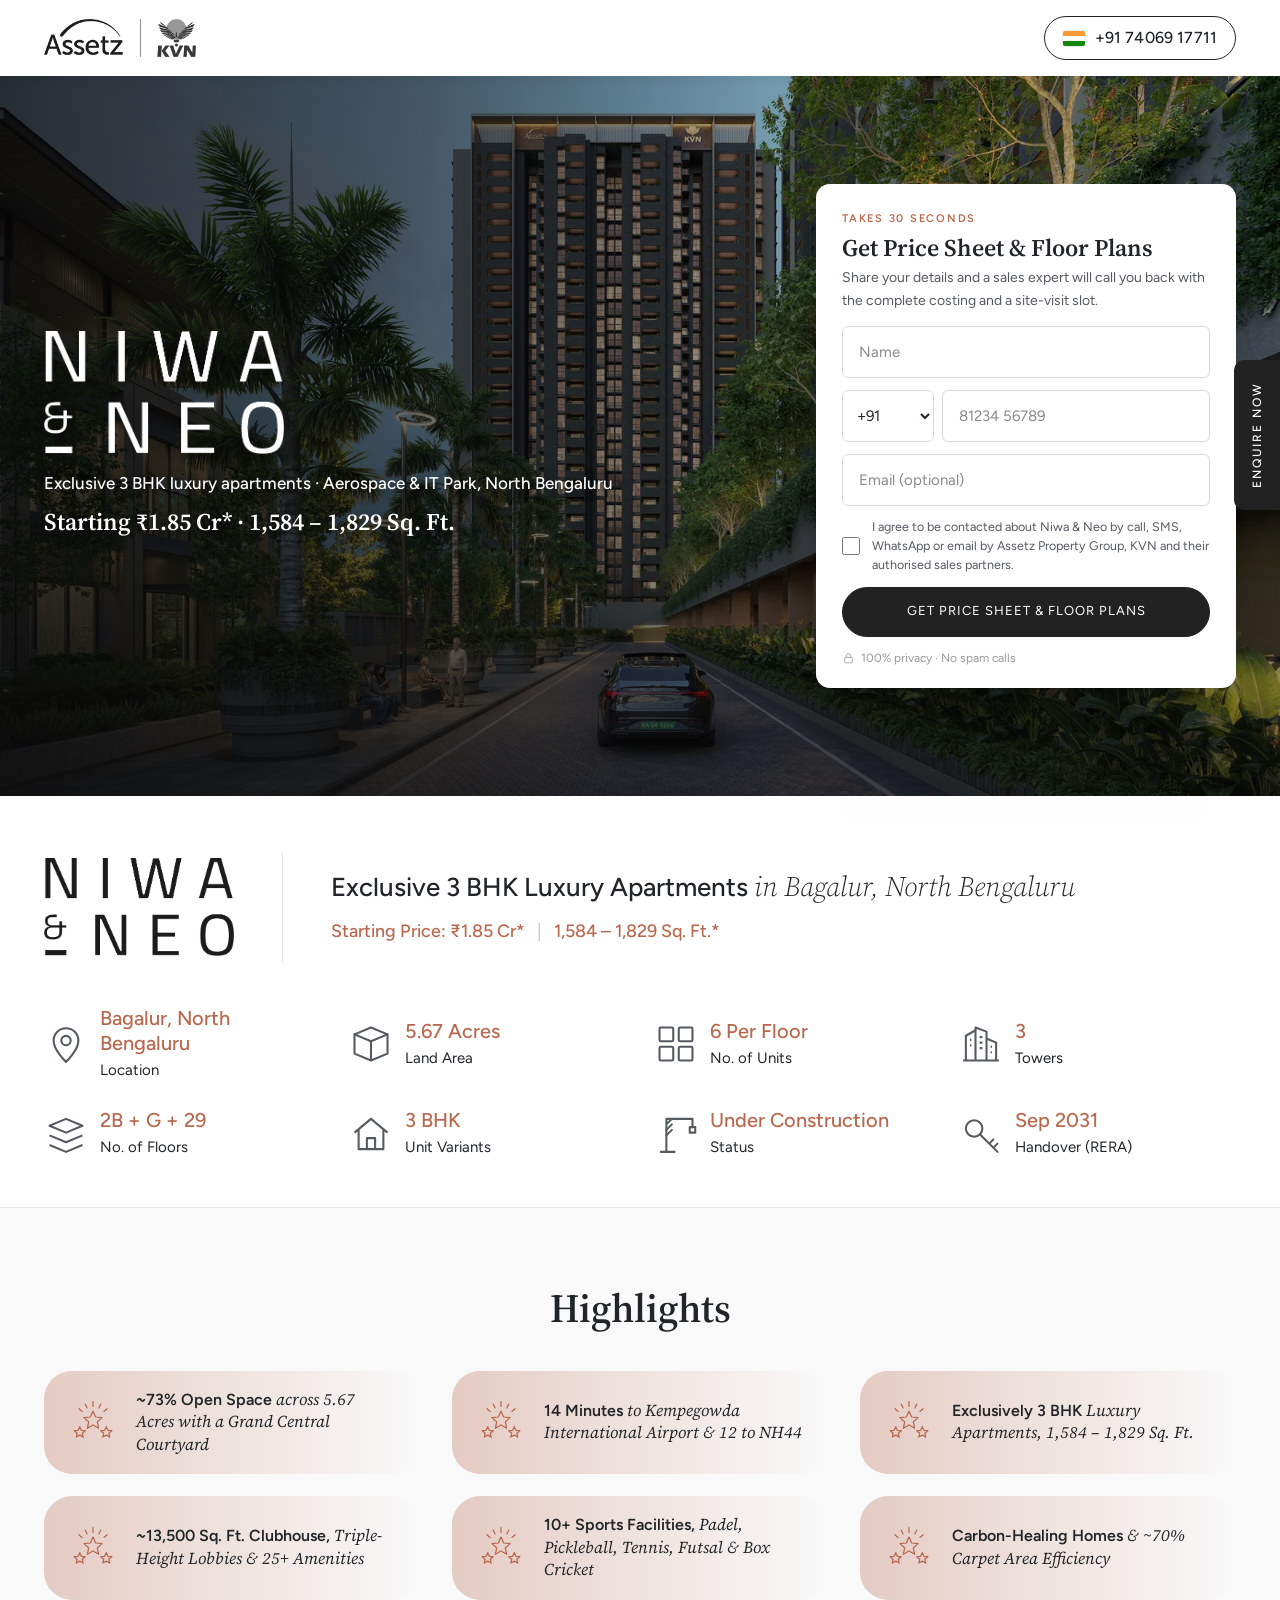
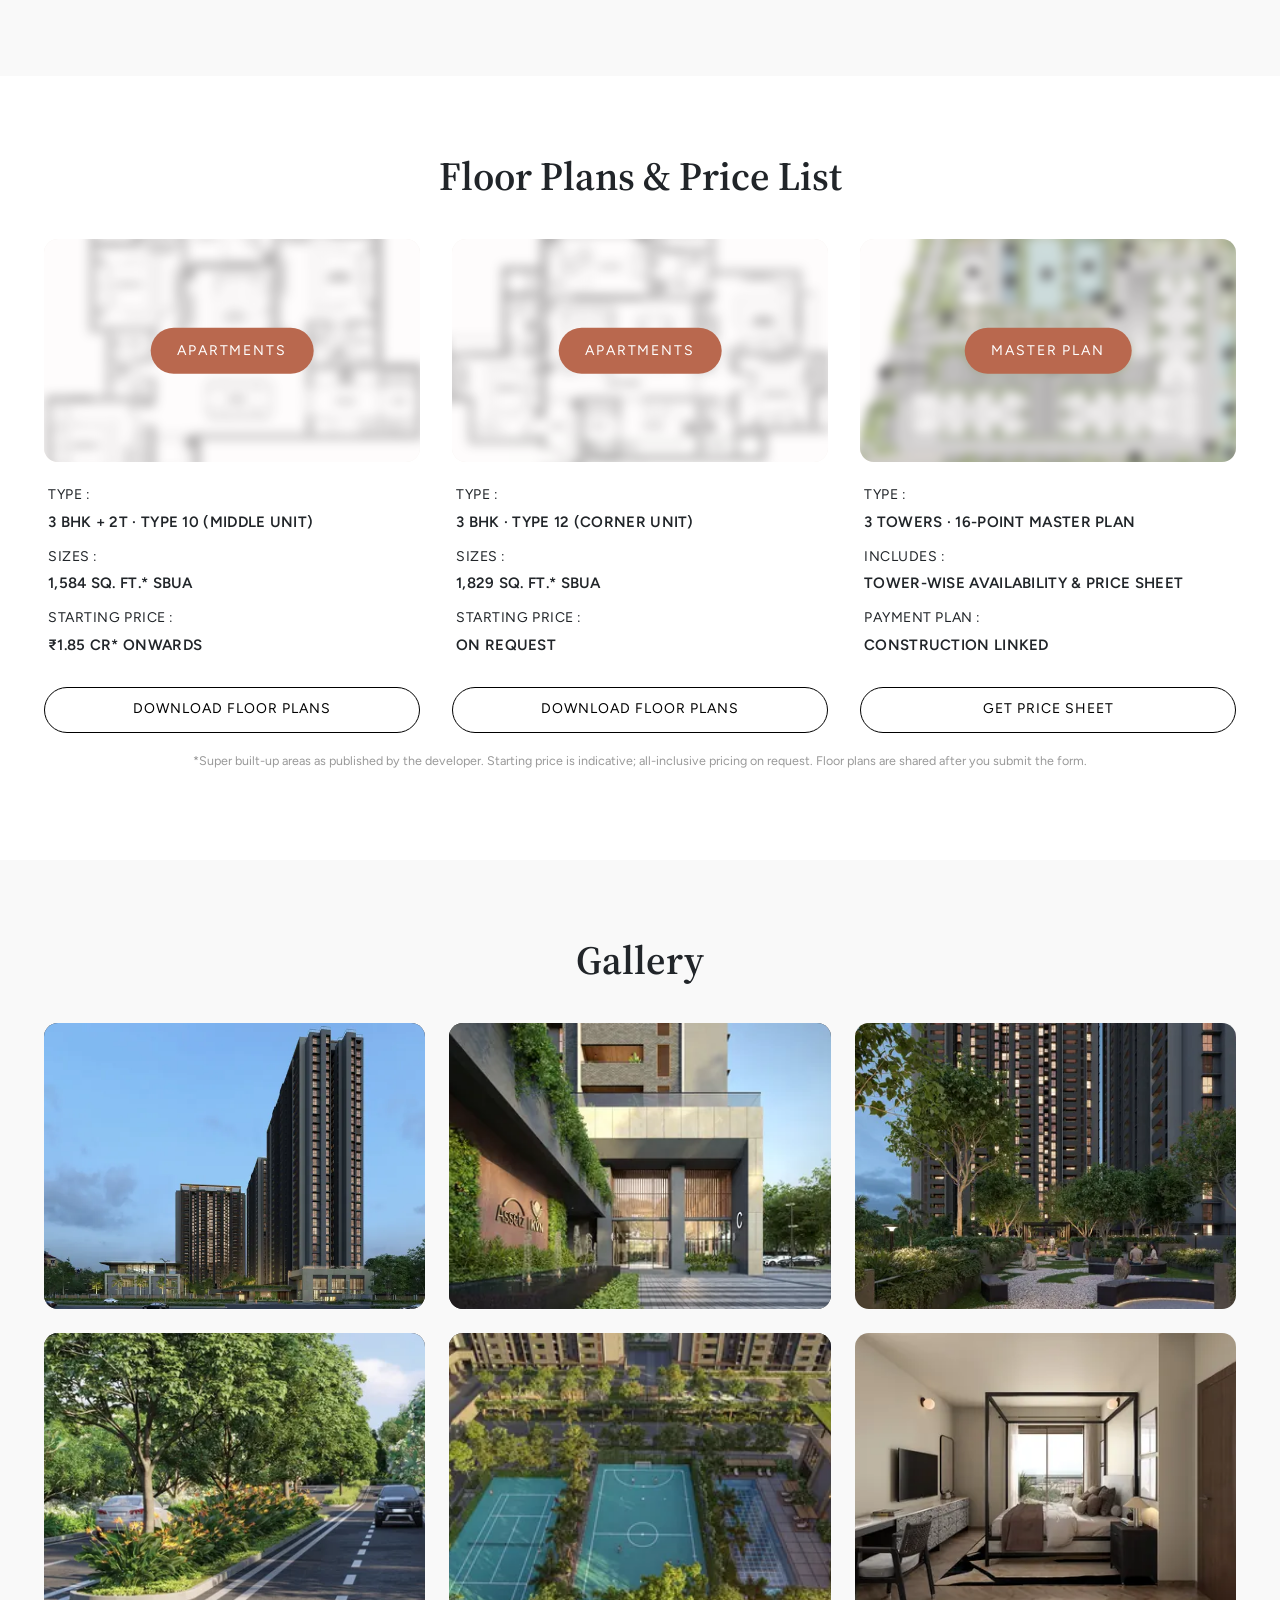
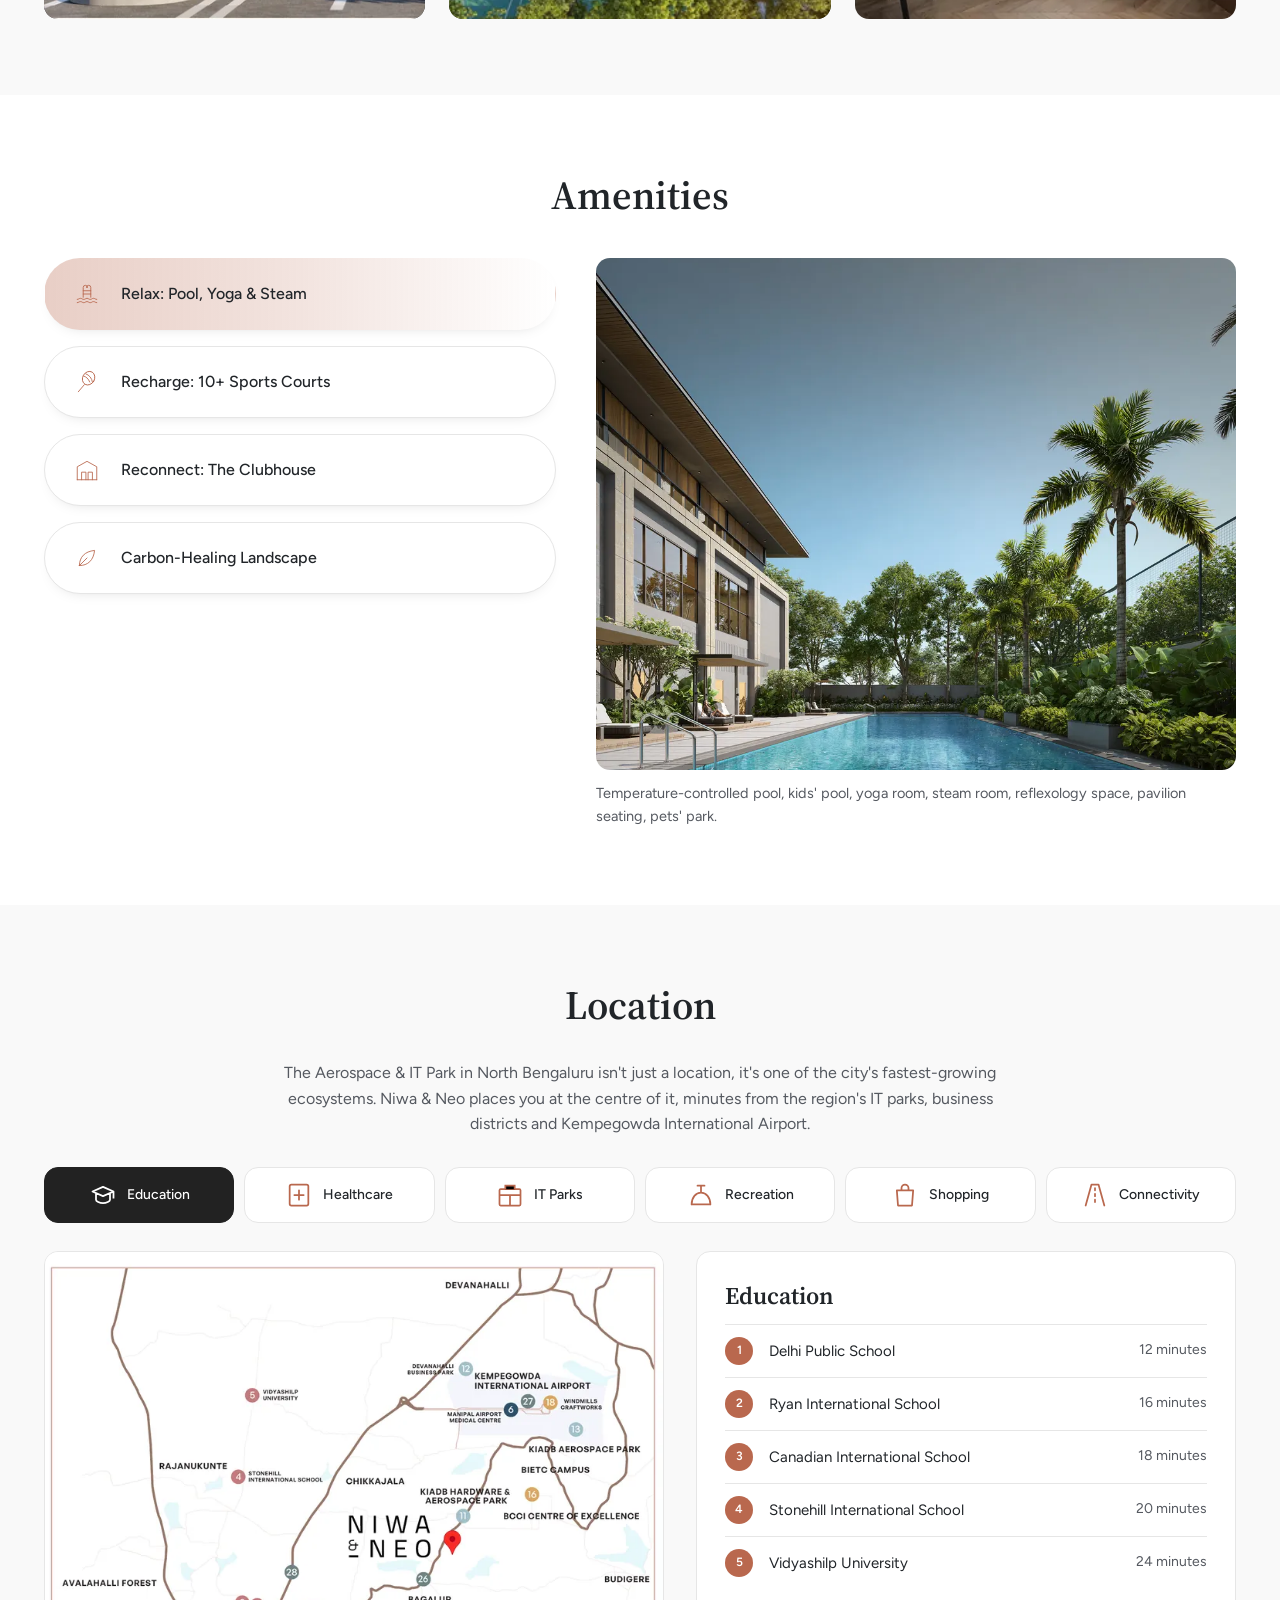
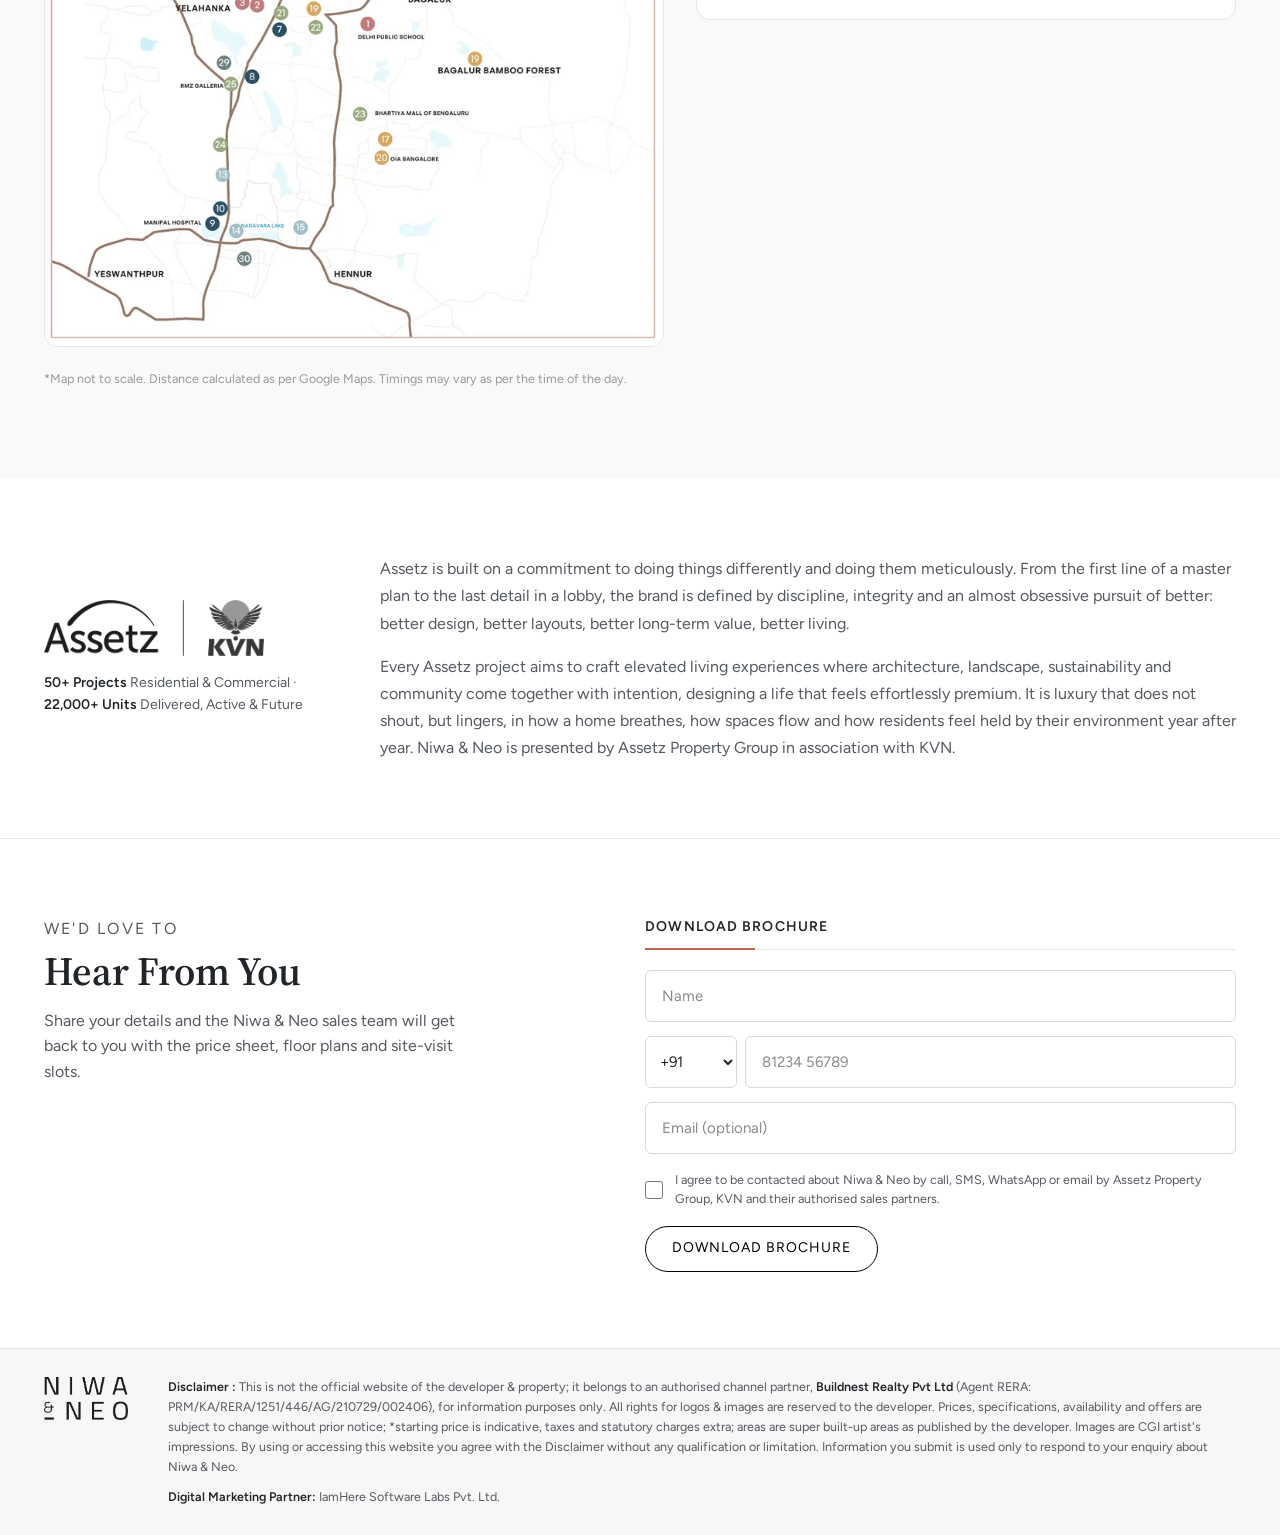
==== index.html @ aed6b08c "Remove Authorized Channel Partner tag from header Co-Authored-By: Claude Opus 5.5 <noreply@anthropic" ====
<!DOCTYPE html>
<html lang="en-IN">
<head>
<meta charset="utf-8">
<meta name="viewport" content="width=device-width, initial-scale=1, viewport-fit=cover">
<title>Niwa and Neo Landing</title>
<meta name="description" content="Assetz Niwa & Neo: exclusive 3 BHK luxury apartments at Aerospace & IT Park, Bagalur, North Bengaluru. Three towers around a grand courtyard on 5.67 acres with ~73% open space, 25+ amenities and a ~13,500 sq ft clubhouse. Starting ₹1.85 Cr*. RERA registered.">
<meta name="theme-color" content="#222222">
<meta property="og:type" content="website">
<meta property="og:title" content="Assetz Niwa &amp; Neo, North Bengaluru — 3 BHK Luxury Apartments">
<meta property="og:description" content="Exclusive 3 BHK luxury apartments near Kempegowda International Airport and the Aerospace &amp; IT Park. 5.67 acres, 3 towers, ~73% open space. By Assetz Property Group &amp; KVN.">
<meta property="og:image" content="assets/img/hero-1600.webp">
<meta name="twitter:card" content="summary_large_image">
<link rel="icon" href="favicon.ico" sizes="any">
<link rel="icon" href="assets/img/favicon-32.png" type="image/png" sizes="32x32">
<link rel="icon" href="assets/img/favicon-512.png" type="image/png" sizes="512x512">
<link rel="apple-touch-icon" href="assets/img/apple-touch-icon.png">

<link rel="preconnect" href="https://fonts.googleapis.com">
<link rel="preconnect" href="https://fonts.gstatic.com" crossorigin>
<link href="https://fonts.googleapis.com/css2?family=Source+Serif+4:ital,opsz,wght@0,8..60,400;0,8..60,600;1,8..60,300;1,8..60,400&family=Figtree:wght@300;400;500;600&display=swap" rel="stylesheet">
<link rel="preload" as="image" href="assets/img/hero-1000.webp" media="(max-width: 899px)">
<link rel="preload" as="image" href="assets/img/hero-1600.webp" media="(min-width: 900px)">
<link rel="stylesheet" href="assets/css/styles.css">

<script src="assets/js/config.js"></script>
<script>
  window.dataLayer = window.dataLayer || [];
  (function (id) {
    if (!id) return;
    (function(w,d,s,l,i){w[l]=w[l]||[];w[l].push({'gtm.start':new Date().getTime(),event:'gtm.js'});var f=d.getElementsByTagName(s)[0],j=d.createElement(s),dl=l!='dataLayer'?'&l='+l:'';j.async=true;j.src='https://www.googletagmanager.com/gtm.js?id='+i+dl;f.parentNode.insertBefore(j,f);})(window,document,'script','dataLayer',id);
  })(window.SS_CONFIG && window.SS_CONFIG.gtmId);
</script>

<script type="application/ld+json">
{
  "@context": "https://schema.org",
  "@type": "ApartmentComplex",
  "name": "Assetz Niwa & Neo",
  "description": "Exclusive 3 BHK luxury apartments by Assetz Property Group and KVN at Aerospace & IT Park, Bagalur, North Bengaluru.",
  "address": {"@type": "PostalAddress", "streetAddress": "Aerospace & IT Park, Bagalur", "addressLocality": "Bengaluru", "addressRegion": "Karnataka", "postalCode": "562149", "addressCountry": "IN"}
}
</script>
</head>

<body>
<!-- Inline icon sprite -->
<svg class="sprite" width="0" height="0" aria-hidden="true" focusable="false">
  <symbol id="i-pin" viewBox="0 0 24 24"><path d="M12 22s7-6.4 7-12a7 7 0 1 0-14 0c0 5.6 7 12 7 12z" fill="none" stroke="currentColor" stroke-width="1.5"/><circle cx="12" cy="10" r="2.6" fill="none" stroke="currentColor" stroke-width="1.5"/></symbol>
  <symbol id="i-phone" viewBox="0 0 24 24"><path fill="currentColor" d="M6.6 10.8a15.1 15.1 0 0 0 6.6 6.6l2.2-2.2c.3-.3.7-.4 1-.2 1.1.4 2.3.6 3.6.6.6 0 1 .4 1 1V20c0 .6-.4 1-1 1A17 17 0 0 1 3 4c0-.6.4-1 1-1h3.5c.6 0 1 .4 1 1 0 1.3.2 2.5.6 3.6.1.3 0 .7-.2 1z"/></symbol>
  <symbol id="i-wa" viewBox="0 0 24 24"><path fill="currentColor" d="M12 2a10 10 0 0 0-8.6 15.1L2 22l5-1.3A10 10 0 1 0 12 2zm0 18.2c-1.6 0-3.1-.4-4.4-1.2l-.3-.2-3 .8.8-2.9-.2-.3A8.2 8.2 0 1 1 12 20.2zm4.5-6.1c-.2-.1-1.5-.7-1.7-.8-.2-.1-.4-.1-.6.1l-.8 1c-.1.2-.3.2-.5.1a6.7 6.7 0 0 1-3.3-2.9c-.3-.4.2-.4.7-1.4.1-.2 0-.3 0-.5l-.8-1.8c-.2-.5-.4-.4-.6-.4h-.5c-.2 0-.5.1-.7.3-.2.3-.9.9-.9 2.2s.9 2.5 1 2.7c.1.2 1.8 2.8 4.4 3.9 1.6.7 2.3.8 3.1.6.5-.1 1.5-.6 1.7-1.2.2-.6.2-1.1.2-1.2-.1-.1-.3-.2-.5-.3z"/></symbol>
  <symbol id="i-lock" viewBox="0 0 24 24"><rect x="5" y="10" width="14" height="10" rx="1.5" fill="none" stroke="currentColor" stroke-width="1.5"/><path d="M8 10V7a4 4 0 0 1 8 0v3" fill="none" stroke="currentColor" stroke-width="1.5"/></symbol>
  <symbol id="i-check" viewBox="0 0 24 24"><circle cx="12" cy="12" r="11" fill="none" stroke="currentColor" stroke-width="1.4"/><path d="M7 12.5l3.2 3.2L17 9" fill="none" stroke="currentColor" stroke-width="1.8" stroke-linecap="round" stroke-linejoin="round"/></symbol>
  <symbol id="i-close" viewBox="0 0 24 24"><path d="M6 6l12 12M18 6L6 18" stroke="currentColor" stroke-width="1.8" stroke-linecap="round"/></symbol>
  <symbol id="i-school" viewBox="0 0 24 24"><path d="M3 9l9-4 9 4-9 4z M6 11v5c0 1.5 3 3 6 3s6-1.5 6-3v-5M21 9v6" fill="none" stroke="currentColor" stroke-width="1.5" stroke-linejoin="round"/></symbol>
  <symbol id="i-hospital" viewBox="0 0 24 24"><rect x="4" y="3" width="16" height="18" rx="1.5" fill="none" stroke="currentColor" stroke-width="1.5"/><path d="M12 8v8M8 12h8" stroke="currentColor" stroke-width="1.5" stroke-linecap="round"/></symbol>
  <symbol id="i-office" viewBox="0 0 24 24"><rect x="3" y="7" width="18" height="14" rx="1" fill="none" stroke="currentColor" stroke-width="1.5"/><path d="M8 7V4h8v3M3 12h18M12 12v9" stroke="currentColor" stroke-width="1.5"/></symbol>
  <symbol id="i-leisure" viewBox="0 0 24 24"><path d="M4 20c0-6 3.6-10 8-10s8 4 8 10M12 10V4M9 4h6" fill="none" stroke="currentColor" stroke-width="1.5" stroke-linecap="round" stroke-linejoin="round"/><path d="M4 20h16" stroke="currentColor" stroke-width="1.5" stroke-linecap="round"/></symbol>
  <symbol id="i-bag" viewBox="0 0 24 24"><path d="M5 8h14l-1 13H6z M9 8V6a3 3 0 0 1 6 0v2" fill="none" stroke="currentColor" stroke-width="1.5" stroke-linejoin="round"/></symbol>
  <symbol id="i-road" viewBox="0 0 24 24"><path d="M4 21L9 3h6l5 18M12 6v2M12 11v2M12 16v2" fill="none" stroke="currentColor" stroke-width="1.5" stroke-linecap="round" stroke-linejoin="round"/></symbol>
  <symbol id="i-stars" viewBox="0 0 64 64"><g fill="none" stroke="currentColor" stroke-width="1.6" stroke-linejoin="round" stroke-linecap="round"><path d="M32 18l3.4 7.6 8.3.8-6.3 5.5 1.9 8.1L32 35.8 24.7 40l1.9-8.1-6.3-5.5 8.3-.8z"/><path d="M15 38l2.1 4.6 5 .5-3.8 3.3 1.1 4.9L15 48.8l-4.4 2.5 1.1-4.9-3.8-3.3 5-.5zM49 38l2.1 4.6 5 .5-3.8 3.3 1.1 4.9L49 48.8l-4.4 2.5 1.1-4.9-3.8-3.3 5-.5z"/><path d="M32 6v6M22 9l2.5 5M42 9l-2.5 5M14 15l4 3.5M50 15l-4 3.5"/></g></symbol>
  <!-- key fact icons -->
  <symbol id="f-pin" viewBox="0 0 32 32"><g fill="none" stroke="currentColor" stroke-width="1.5" stroke-linejoin="round"><path d="M16 29s9-8.2 9-15.5a9 9 0 0 0-18 0C7 20.8 16 29 16 29z"/><circle cx="16" cy="13.5" r="3.4"/></g></symbol>
  <symbol id="f-area" viewBox="0 0 32 32"><g fill="none" stroke="currentColor" stroke-width="1.5" stroke-linecap="round" stroke-linejoin="round"><path d="M4 9l12-5 12 5-12 5z"/><path d="M4 9v14l12 5 12-5V9M16 14v14"/></g></symbol>
  <symbol id="f-units" viewBox="0 0 32 32"><g fill="none" stroke="currentColor" stroke-width="1.5" stroke-linejoin="round"><rect x="4" y="4" width="10" height="10" rx="1"/><rect x="18" y="4" width="10" height="10" rx="1"/><rect x="4" y="18" width="10" height="10" rx="1"/><rect x="18" y="18" width="10" height="10" rx="1"/></g></symbol>
  <symbol id="f-tower" viewBox="0 0 32 32"><g fill="none" stroke="currentColor" stroke-width="1.5" stroke-linejoin="round"><path d="M5 28V10l7-4v22M12 28V4l8 3v21M20 28V12l7 3v13M3 28h26"/><path d="M15 11h2M15 15h2M15 19h2M8 13h1M8 17h1M23 18h1M23 22h1"/></g></symbol>
  <symbol id="f-floors" viewBox="0 0 32 32"><g fill="none" stroke="currentColor" stroke-width="1.5" stroke-linejoin="round"><path d="M4 24l12 5 12-5M4 17l12 5 12-5M4 10l12-5 12 5-12 5z"/></g></symbol>
  <symbol id="f-home" viewBox="0 0 32 32"><g fill="none" stroke="currentColor" stroke-width="1.5" stroke-linejoin="round"><path d="M4 15L16 5l12 10M7 13v14h18V13"/><path d="M13 27v-8h6v8"/></g></symbol>
  <symbol id="f-crane" viewBox="0 0 32 32"><g fill="none" stroke="currentColor" stroke-width="1.5" stroke-linejoin="round" stroke-linecap="round"><path d="M9 29V5M5 29h10M9 5h19M9 9l4-4M28 5v6M26 11h4v4h-4z"/><path d="M9 13l4-4M9 17l4-4"/></g></symbol>
  <symbol id="f-key" viewBox="0 0 32 32"><g fill="none" stroke="currentColor" stroke-width="1.5" stroke-linejoin="round" stroke-linecap="round"><circle cx="11" cy="12" r="6"/><path d="M15.5 16.5L28 29M22 23l3-3M25 26l3-3"/></g></symbol>
  <symbol id="f-ruler" viewBox="0 0 32 32"><g fill="none" stroke="currentColor" stroke-width="1.5" stroke-linejoin="round" stroke-linecap="round"><rect x="3" y="11" width="26" height="10" rx="1.5"/><path d="M8 11v4M13 11v6M18 11v4M23 11v6"/></g></symbol>
  <symbol id="f-cal" viewBox="0 0 32 32"><g fill="none" stroke="currentColor" stroke-width="1.5" stroke-linejoin="round"><rect x="4" y="7" width="24" height="21" rx="2"/><path d="M4 13h24M10 4v6M22 4v6"/></g></symbol>
  <symbol id="f-doc" viewBox="0 0 32 32"><g fill="none" stroke="currentColor" stroke-width="1.5" stroke-linejoin="round"><path d="M8 3h11l7 7v19H8z M19 3v7h7"/><path d="M12 16h10M12 21h10"/></g></symbol>
  <symbol id="f-plan" viewBox="0 0 32 32"><g fill="none" stroke="currentColor" stroke-width="1.5" stroke-linejoin="round" stroke-linecap="round"><path d="M4 5l8 3 8-3 8 3v19l-8-3-8 3-8-3z M12 8v19M20 5v19"/></g></symbol>
  <!-- amenity icons -->
  <symbol id="a-pool" viewBox="0 0 48 48"><g fill="none" stroke="currentColor" stroke-width="1.6" stroke-linecap="round"><path d="M17 30V12a4 4 0 0 1 8 0M31 30V12a4 4 0 0 0-8 0M17 18h14M17 24h14"/><path d="M6 34c3 0 3-2 6-2s3 2 6 2 3-2 6-2 3 2 6 2 3-2 6-2 3 2 6 2M6 40c3 0 3-2 6-2s3 2 6 2 3-2 6-2 3 2 6 2 3-2 6-2 3 2 6 2"/></g></symbol>
  <symbol id="a-sport" viewBox="0 0 48 48"><g fill="none" stroke="currentColor" stroke-width="1.6" stroke-linecap="round"><ellipse cx="27" cy="17" rx="11" ry="13" transform="rotate(30 27 17)"/><path d="M19 29L8 42M22 9c6 2 11 8 12 15M18 13c4 1 9 5 11 11"/></g></symbol>
  <symbol id="a-club" viewBox="0 0 48 48"><g fill="none" stroke="currentColor" stroke-width="1.6" stroke-linecap="round" stroke-linejoin="round"><path d="M6 42V18l18-10 18 10v24M6 42h36M14 42V28h8v14M26 42V28h8v14"/></g></symbol>
  <symbol id="a-leaf" viewBox="0 0 48 48"><g fill="none" stroke="currentColor" stroke-width="1.6" stroke-linecap="round" stroke-linejoin="round"><path d="M10 38c0-16 10-26 28-28-2 18-12 28-28 28zm0 0l14-14"/></g></symbol>
  <symbol id="a-kids" viewBox="0 0 48 48"><g fill="none" stroke="currentColor" stroke-width="1.6" stroke-linecap="round" stroke-linejoin="round"><path d="M8 42l6-28h20l6 28M14 14l20 28M34 14L14 42"/><path d="M4 42h40"/></g></symbol>
</svg>
<a class="skip" href="#main">Skip to content</a>

<!-- ============ HEADER ============ -->
<header class="site-header" id="top">
  <div class="wrap header-inner">
    <a class="brand" href="#top" aria-label="Assetz KVN, back to top">
      <img src="assets/img/assetz-kvn.png" width="1006" height="252" alt="Assetz | KVN">
    </a>
    <a class="phone-pill js-phone" href="tel:+917406917711" data-cta="header_call" aria-label="Call sales on +91 74069 17711">
      <span class="flag" aria-hidden="true"><i></i><i></i><i></i></span>
      <span>+91 <span class="js-phone-text">74069&nbsp;17711</span></span>
    </a>
  </div>
</header>

<main id="main">

<!-- ============ BANNER ============ -->
<section class="banner hero" id="hero" aria-label="Niwa &amp; Neo">
  <img src="assets/img/hero-1600.webp" srcset="assets/img/hero-640.webp 640w, assets/img/hero-1000.webp 1000w, assets/img/hero-1600.webp 1600w" sizes="100vw" width="3340" height="1908" alt="Artist's impression of the Niwa &amp; Neo towers rising above the trees, North Bengaluru" fetchpriority="high">
  <div class="hero-shade" aria-hidden="true"></div>
  <div class="wrap hero-grid">
    <div class="hero-copy">
      <img class="hero-mark" src="assets/img/niwa-neo-white.png" width="521" height="267" alt="Niwa &amp; Neo">
      <p class="hero-line">Exclusive 3 BHK luxury apartments · Aerospace &amp; IT Park, North Bengaluru</p>
      <p class="hero-price">Starting ₹1.85 Cr* · 1,584 – 1,829 Sq. Ft.</p>
    </div>
    <div class="hero-form">
      <p class="hf-tag">Takes 30 seconds</p>
      <p class="form-title">Get Price Sheet &amp; Floor Plans</p>
      <p class="form-lede">Share your details and a sales expert will call you back with the complete costing and a site-visit slot.</p>
      <div class="js-form-slot" data-form-id="hero" data-submit-label="Get Price Sheet &amp; Floor Plans"></div>
      <p class="assure"><svg aria-hidden="true" width="13" height="13"><use href="#i-lock"/></svg> 100% privacy · No spam calls</p>
    </div>
  </div>
</section>

<!-- ============ INTRO + KEY FACTS ============ -->
<section class="intro-band" id="intro" aria-labelledby="hero-title">
  <div class="wrap">
    <div class="intro-top">
      <div class="intro-logo"><img src="assets/img/niwa-neo.png" width="521" height="267" alt="Niwa &amp; Neo"></div>
      <div class="intro-text">
        <h1 id="hero-title">Exclusive 3 BHK Luxury Apartments <em>in Bagalur, North Bengaluru</em></h1>
        <p class="intro-price">Starting Price: ₹1.85 Cr* <i aria-hidden="true">|</i> 1,584 – 1,829 Sq. Ft.*</p>
      </div>
    </div>
    <ul class="kf-grid">
      <li><svg aria-hidden="true" width="44" height="44"><use href="#f-pin"/></svg><div><strong>Bagalur, North Bengaluru</strong><span>Location</span></div></li>
      <li><svg aria-hidden="true" width="44" height="44"><use href="#f-area"/></svg><div><strong>5.67 Acres</strong><span>Land Area</span></div></li>
      <li><svg aria-hidden="true" width="44" height="44"><use href="#f-units"/></svg><div><strong>6 Per Floor</strong><span>No. of Units</span></div></li>
      <li><svg aria-hidden="true" width="44" height="44"><use href="#f-tower"/></svg><div><strong>3</strong><span>Towers</span></div></li>
      <li><svg aria-hidden="true" width="44" height="44"><use href="#f-floors"/></svg><div><strong>2B + G + 29</strong><span>No. of Floors</span></div></li>
      <li><svg aria-hidden="true" width="44" height="44"><use href="#f-home"/></svg><div><strong>3 BHK</strong><span>Unit Variants</span></div></li>
      <li><svg aria-hidden="true" width="44" height="44"><use href="#f-crane"/></svg><div><strong>Under Construction</strong><span>Status</span></div></li>
      <li><svg aria-hidden="true" width="44" height="44"><use href="#f-key"/></svg><div><strong>Sep 2031</strong><span>Handover (RERA)</span></div></li>
    </ul>
  </div>
</section>

<!-- ============ HIGHLIGHTS ============ -->
<section class="section highlights" id="highlights" aria-labelledby="hl-title">
  <div class="wrap">
    <h2 id="hl-title" class="display center">Highlights</h2>
    <ul class="hl-grid">
      <li><svg aria-hidden="true" width="58" height="58"><use href="#i-stars"/></svg><p><strong>~73% Open Space</strong> <em>across 5.67 Acres with a Grand Central Courtyard</em></p></li>
      <li><svg aria-hidden="true" width="58" height="58"><use href="#i-stars"/></svg><p><strong>14 Minutes</strong> <em>to Kempegowda International Airport &amp; 12 to NH44</em></p></li>
      <li><svg aria-hidden="true" width="58" height="58"><use href="#i-stars"/></svg><p><strong>Exclusively 3 BHK</strong> <em>Luxury Apartments, 1,584 – 1,829 Sq. Ft.</em></p></li>
      <li><svg aria-hidden="true" width="58" height="58"><use href="#i-stars"/></svg><p><strong>~13,500 Sq. Ft. Clubhouse,</strong> <em>Triple-Height Lobbies &amp; 25+ Amenities</em></p></li>
      <li><svg aria-hidden="true" width="58" height="58"><use href="#i-stars"/></svg><p><strong>10+ Sports Facilities,</strong> <em>Padel, Pickleball, Tennis, Futsal &amp; Box Cricket</em></p></li>
      <li><svg aria-hidden="true" width="58" height="58"><use href="#i-stars"/></svg><p><strong>Carbon-Healing Homes</strong> <em>&amp; ~70% Carpet Area Efficiency</em></p></li>
    </ul>
  </div>
</section>

<!-- ============ FLOOR PLANS & PRICE LIST ============ -->
<section class="section pricing" id="pricing" aria-labelledby="pricing-title">
  <div class="wrap">
    <h2 id="pricing-title" class="display center">Floor Plans &amp; Price List</h2>
    <div class="fp-grid">
      <article class="fp-card">
        <button class="fp-img js-open-enquiry" type="button" data-cta="pricing_type10_img" data-intent="floor_plan" data-config="3 BHK Type 10" aria-label="Get the 3 BHK Type 10 floor plan">
          <img src="assets/img/plan-type10-card-600.webp" srcset="assets/img/plan-type10-card-600.webp 600w, assets/img/plan-type10-card-1100.webp 1100w" sizes="(min-width: 1000px) 33vw, (min-width: 700px) 50vw, 100vw" width="1370" height="1200" loading="lazy" decoding="async" alt="">
          <span class="fp-pill">Apartments</span>
        </button>
        <dl class="fp-info">
          <div><dt>Type :</dt><dd>3 BHK + 2T · Type 10 (Middle Unit)</dd></div>
          <div><dt>Sizes :</dt><dd>1,584 Sq. Ft.* SBUA</dd></div>
          <div><dt>Starting Price :</dt><dd>₹1.85 Cr* Onwards</dd></div>
        </dl>
        <button class="btn-outline js-open-enquiry" type="button" data-cta="pricing_type10" data-intent="floor_plan" data-config="3 BHK Type 10">Download Floor Plans</button>
      </article>
      <article class="fp-card">
        <button class="fp-img js-open-enquiry" type="button" data-cta="pricing_type12_img" data-intent="floor_plan" data-config="3 BHK Type 12" aria-label="Get the 3 BHK Type 12 floor plan">
          <img src="assets/img/plan-type12-card-600.webp" srcset="assets/img/plan-type12-card-600.webp 600w, assets/img/plan-type12-card-1100.webp 1100w" sizes="(min-width: 1000px) 33vw, (min-width: 700px) 50vw, 100vw" width="1370" height="1200" loading="lazy" decoding="async" alt="">
          <span class="fp-pill">Apartments</span>
        </button>
        <dl class="fp-info">
          <div><dt>Type :</dt><dd>3 BHK · Type 12 (Corner Unit)</dd></div>
          <div><dt>Sizes :</dt><dd>1,829 Sq. Ft.* SBUA</dd></div>
          <div><dt>Starting Price :</dt><dd>On Request</dd></div>
        </dl>
        <button class="btn-outline js-open-enquiry" type="button" data-cta="pricing_type12" data-intent="floor_plan" data-config="3 BHK Type 12">Download Floor Plans</button>
      </article>
      <article class="fp-card">
        <button class="fp-img js-open-enquiry" type="button" data-cta="pricing_master_img" data-intent="price" aria-label="Get the master plan and price sheet">
          <img src="assets/img/masterplan-900.webp" srcset="assets/img/masterplan-900.webp 900w, assets/img/masterplan-1600.webp 1600w" sizes="(min-width: 1000px) 33vw, (min-width: 700px) 50vw, 100vw" width="1540" height="980" loading="lazy" decoding="async" alt="">
          <span class="fp-pill">Master Plan</span>
        </button>
        <dl class="fp-info">
          <div><dt>Type :</dt><dd>3 Towers · 16-Point Master Plan</dd></div>
          <div><dt>Includes :</dt><dd>Tower-wise Availability &amp; Price Sheet</dd></div>
          <div><dt>Payment Plan :</dt><dd>Construction Linked</dd></div>
        </dl>
        <button class="btn-outline js-open-enquiry" type="button" data-cta="pricing_sheet" data-intent="price">Get Price Sheet</button>
      </article>
    </div>
    <p class="fineprint center">*Super built-up areas as published by the developer. Starting price is indicative; all-inclusive pricing on request. Floor plans are shared after you submit the form.</p>
    <!-- Plans revealed after a successful "floor_plan" enquiry -->
    <div class="plan-source" hidden>
      <button class="js-plan" type="button" data-full="assets/img/plan-type10-1600.webp" data-caption="3 BHK + 2T Type 10 (middle unit), 1,584 sq ft SBUA · ₹1.85 Cr*"></button>
      <button class="js-plan" type="button" data-full="assets/img/plan-type12-1600.webp" data-caption="3 BHK Type 12 (corner unit), 1,829 sq ft SBUA"></button>
      <button class="js-plan" type="button" data-full="assets/img/masterplan-1600.webp" data-caption="Master plan with numbered legend"></button>
    </div>
  </div>
</section>

<!-- ============ GALLERY ============ -->
<section class="section gallery-sec" id="gallery" aria-labelledby="gallery-title">
  <div class="wrap">
    <h2 id="gallery-title" class="display center">Gallery</h2>
    <div class="g-grid">
      <button class="js-lightbox" type="button" data-full="assets/img/towers-1600.webp" data-caption="The towers · Artist's impression"><img src="assets/img/towers-1000.webp" srcset="assets/img/towers-640.webp 640w, assets/img/towers-1000.webp 1000w" sizes="(min-width: 1000px) 33vw, (min-width: 700px) 50vw, 100vw" width="6000" height="4800" loading="lazy" decoding="async" alt="Artist's impression of the three towers"></button>
      <button class="js-lightbox" type="button" data-full="assets/img/arrival-1600.webp" data-caption="The arrival gateway · Artist's impression"><img src="assets/img/arrival-900.webp" srcset="assets/img/arrival-480.webp 480w, assets/img/arrival-900.webp 900w" sizes="(min-width: 1000px) 33vw, (min-width: 700px) 50vw, 100vw" width="6000" height="3430" loading="lazy" decoding="async" alt="Artist's impression of the arrival gateway"></button>
      <button class="js-lightbox" type="button" data-full="assets/img/courtyard-dusk-1600.webp" data-caption="The courtyard at dusk · Artist's impression"><img src="assets/img/courtyard-dusk-1000.webp" srcset="assets/img/courtyard-dusk-640.webp 640w, assets/img/courtyard-dusk-1000.webp 1000w" sizes="(min-width: 1000px) 33vw, (min-width: 700px) 50vw, 100vw" width="6000" height="3428" loading="lazy" decoding="async" alt="Artist's impression of the central courtyard"></button>
      <button class="js-lightbox" type="button" data-full="assets/img/driveway-1600.webp" data-caption="Driveway · Artist's impression"><img src="assets/img/driveway-900.webp" srcset="assets/img/driveway-480.webp 480w, assets/img/driveway-900.webp 900w" sizes="(min-width: 1000px) 33vw, (min-width: 700px) 50vw, 100vw" width="1778" height="1126" loading="lazy" decoding="async" alt="Artist's impression of the driveway"></button>
      <button class="js-lightbox" type="button" data-full="assets/img/sports-aerial-1600.webp" data-caption="Sports precinct · Artist's impression"><img src="assets/img/sports-aerial-900.webp" srcset="assets/img/sports-aerial-480.webp 480w, assets/img/sports-aerial-900.webp 900w" sizes="(min-width: 1000px) 33vw, (min-width: 700px) 50vw, 100vw" width="2087" height="949" loading="lazy" decoding="async" alt="Artist's impression of the sports courts"></button>
      <button class="js-lightbox" type="button" data-full="assets/img/bedroom-1600.webp" data-caption="Bedroom (sample interior) · Artist's impression"><img src="assets/img/bedroom-900.webp" srcset="assets/img/bedroom-480.webp 480w, assets/img/bedroom-900.webp 900w" sizes="(min-width: 1000px) 33vw, (min-width: 700px) 50vw, 100vw" width="2319" height="1546" loading="lazy" decoding="async" alt="Artist's impression of a bedroom"></button>
    </div>
  </div>
</section>

<!-- ============ AMENITIES ============ -->
<section class="section amenities" id="amenities" aria-labelledby="amenities-title">
  <div class="wrap">
    <h2 id="amenities-title" class="display center">Amenities</h2>
    <div class="am-split">
      <ul class="am-tabs" role="tablist" aria-label="Amenity groups">
        <li><button class="am-tab is-active" type="button" role="tab" aria-selected="true" data-target="am-relax"><span class="am-ic"><svg aria-hidden="true" width="26" height="26"><use href="#a-pool"/></svg></span>Relax: Pool, Yoga &amp; Steam</button></li>
        <li><button class="am-tab" type="button" role="tab" aria-selected="false" data-target="am-sport"><span class="am-ic"><svg aria-hidden="true" width="26" height="26"><use href="#a-sport"/></svg></span>Recharge: 10+ Sports Courts</button></li>
        <li><button class="am-tab" type="button" role="tab" aria-selected="false" data-target="am-club"><span class="am-ic"><svg aria-hidden="true" width="26" height="26"><use href="#a-club"/></svg></span>Reconnect: The Clubhouse</button></li>
        <li><button class="am-tab" type="button" role="tab" aria-selected="false" data-target="am-green"><span class="am-ic"><svg aria-hidden="true" width="26" height="26"><use href="#a-leaf"/></svg></span>Carbon-Healing Landscape</button></li>
      </ul>
      <div class="am-panels">
        <figure class="am-panel is-active" id="am-relax" role="tabpanel"><img src="assets/img/pool-day-1000.webp" width="3043" height="3845" loading="lazy" decoding="async" alt="Artist's impression of the temperature-controlled pool"><figcaption>Temperature-controlled pool, kids' pool, yoga room, steam room, reflexology space, pavilion seating, pets' park.</figcaption></figure>
        <figure class="am-panel" id="am-sport" role="tabpanel" hidden><img src="assets/img/sports-aerial-1600.webp" width="2087" height="949" loading="lazy" decoding="async" alt="Artist's impression of the sports courts"><figcaption>Gym, outdoor gym, jogging track, tennis, badminton, padel, pickleball, futsal and box cricket.</figcaption></figure>
        <figure class="am-panel" id="am-club" role="tabpanel" hidden><img src="assets/img/arrival-1600.webp" width="6000" height="3430" loading="lazy" decoding="async" alt="Artist's impression of the clubhouse arrival"><figcaption>Multipurpose and banquet halls, co-working space, meeting room, crèche, table tennis, billiards, carrom, kids' play areas.</figcaption></figure>
        <figure class="am-panel" id="am-green" role="tabpanel" hidden><img src="assets/img/courtyard-dusk-1600.webp" width="6000" height="3428" loading="lazy" decoding="async" alt="Artist's impression of the landscaped courtyard"><figcaption>~73% open space, rainwater harvesting, recycled water for landscaping, organic waste converter, EV charging, solar water heating.</figcaption></figure>
      </div>
    </div>
  </div>
</section>

<!-- ============ LOCATION ============ -->
<section class="section location" id="location" aria-labelledby="loc-title">
  <div class="wrap">
    <h2 id="loc-title" class="display center">Location</h2>
    <p class="loc-intro">The Aerospace &amp; IT Park in North Bengaluru isn't just a location, it's one of the city's fastest-growing ecosystems. Niwa &amp; Neo places you at the centre of it, minutes from the region's IT parks, business districts and Kempegowda International Airport.</p>
    <ul class="loc-tabs" role="tablist" aria-label="Landmark categories"><li><button class="loc-tab is-active" type="button" role="tab" aria-selected="true" data-target="loc-edu"><svg aria-hidden="true" width="28" height="28"><use href="#i-school"/></svg><span>Education</span></button></li><li><button class="loc-tab" type="button" role="tab" aria-selected="false" data-target="loc-health"><svg aria-hidden="true" width="28" height="28"><use href="#i-hospital"/></svg><span>Healthcare</span></button></li><li><button class="loc-tab" type="button" role="tab" aria-selected="false" data-target="loc-it"><svg aria-hidden="true" width="28" height="28"><use href="#i-office"/></svg><span>IT Parks</span></button></li><li><button class="loc-tab" type="button" role="tab" aria-selected="false" data-target="loc-rec"><svg aria-hidden="true" width="28" height="28"><use href="#i-leisure"/></svg><span>Recreation</span></button></li><li><button class="loc-tab" type="button" role="tab" aria-selected="false" data-target="loc-shop"><svg aria-hidden="true" width="28" height="28"><use href="#i-bag"/></svg><span>Shopping</span></button></li><li><button class="loc-tab" type="button" role="tab" aria-selected="false" data-target="loc-conn"><svg aria-hidden="true" width="28" height="28"><use href="#i-road"/></svg><span>Connectivity</span></button></li></ul>
    <div class="loc-split">
      <figure class="loc-map">
        <button class="js-lightbox" type="button" data-full="assets/img/location-map-1600.webp" data-caption="Location map with numbered landmarks (not to scale)">
          <img src="assets/img/location-map-800.webp" srcset="assets/img/location-map-800.webp 800w, assets/img/location-map-1600.webp 1600w" sizes="(min-width: 900px) 55vw, 100vw" width="1470" height="1650" loading="lazy" decoding="async" alt="Location map of Niwa &amp; Neo with numbered landmarks 1 to 30">
        </button>
      </figure>
      <div class="loc-panels"><div class="loc-panel is-active" id="loc-edu" role="tabpanel"><h3>Education</h3><ul class="loc-items"><li><span class="loc-no">1</span><span class="loc-name">Delhi Public School</span><span class="loc-time">12 minutes</span></li><li><span class="loc-no">2</span><span class="loc-name">Ryan International School</span><span class="loc-time">16 minutes</span></li><li><span class="loc-no">3</span><span class="loc-name">Canadian International School</span><span class="loc-time">18 minutes</span></li><li><span class="loc-no">4</span><span class="loc-name">Stonehill International School</span><span class="loc-time">20 minutes</span></li><li><span class="loc-no">5</span><span class="loc-name">Vidyashilp University</span><span class="loc-time">24 minutes</span></li></ul></div><div class="loc-panel" id="loc-health" role="tabpanel" hidden><h3>Healthcare</h3><ul class="loc-items"><li><span class="loc-no">6</span><span class="loc-name">Manipal Airport Medical Centre</span><span class="loc-time">15 minutes</span></li><li><span class="loc-no">7</span><span class="loc-name">Cytecare Hospitals</span><span class="loc-time">15 minutes</span></li><li><span class="loc-no">8</span><span class="loc-name">Sparsh Hospital</span><span class="loc-time">16 minutes</span></li><li><span class="loc-no">9</span><span class="loc-name">Manipal Hospital Hebbal</span><span class="loc-time">24 minutes</span></li><li><span class="loc-no">10</span><span class="loc-name">Aster CMI Hospital</span><span class="loc-time">26 minutes</span></li></ul></div><div class="loc-panel" id="loc-it" role="tabpanel" hidden><h3>IT Parks</h3><ul class="loc-items"><li><span class="loc-no">11</span><span class="loc-name">KIADB Hardware &amp; Aerospace Park</span><span class="loc-time">10 minutes</span></li><li><span class="loc-no">12</span><span class="loc-name">Devanahalli Business Park</span><span class="loc-time">18 minutes</span></li><li><span class="loc-no">13</span><span class="loc-name">L&amp;T Tech Park</span><span class="loc-time">22 minutes</span></li><li><span class="loc-no">14</span><span class="loc-name">Kirloskar Business Park</span><span class="loc-time">22 minutes</span></li><li><span class="loc-no">15</span><span class="loc-name">Manyata Tech Park</span><span class="loc-time">24 minutes</span></li></ul></div><div class="loc-panel" id="loc-rec" role="tabpanel" hidden><h3>Recreation</h3><ul class="loc-items"><li><span class="loc-no">16</span><span class="loc-name">BCCI Centre of Excellence</span><span class="loc-time">10 minutes</span></li><li><span class="loc-no">17</span><span class="loc-name">Byg Brewski Brewing Company</span><span class="loc-time">14 minutes</span></li><li><span class="loc-no">18</span><span class="loc-name">Windmills Craftworks</span><span class="loc-time">14 minutes</span></li><li><span class="loc-no">19</span><span class="loc-name">Bagalur Bamboo Forest</span><span class="loc-time">15 minutes</span></li><li><span class="loc-no">20</span><span class="loc-name">Oia Bangalore</span><span class="loc-time">20 minutes</span></li></ul></div><div class="loc-panel" id="loc-shop" role="tabpanel" hidden><h3>Shopping</h3><ul class="loc-items"><li><span class="loc-no">21</span><span class="loc-name">The Big Market</span><span class="loc-time">15 minutes</span></li><li><span class="loc-no">22</span><span class="loc-name">Allmart Hyper Market</span><span class="loc-time">15 minutes</span></li><li><span class="loc-no">23</span><span class="loc-name">Bharatiya Mall of Bengaluru</span><span class="loc-time">20 minutes</span></li><li><span class="loc-no">24</span><span class="loc-name">Phoenix Mall of Asia</span><span class="loc-time">20 minutes</span></li><li><span class="loc-no">25</span><span class="loc-name">RMZ Galleria</span><span class="loc-time">30 minutes</span></li></ul></div><div class="loc-panel" id="loc-conn" role="tabpanel" hidden><h3>Connectivity</h3><ul class="loc-items"><li><span class="loc-no">26</span><span class="loc-name">Bagalur</span><span class="loc-time">5 minutes</span></li><li><span class="loc-no">27</span><span class="loc-name">NH44 Bellary Road</span><span class="loc-time">12 minutes</span></li><li><span class="loc-no">28</span><span class="loc-name">Kempegowda International Airport</span><span class="loc-time">14 minutes</span></li><li><span class="loc-no">29</span><span class="loc-name">Yelahanka Railway Junction</span><span class="loc-time">25 minutes</span></li><li><span class="loc-no">30</span><span class="loc-name">Hebbal</span><span class="loc-time">25 minutes</span></li></ul></div></div>
    </div>
    <p class="fineprint">*Map not to scale. Distance calculated as per Google Maps. Timings may vary as per the time of the day.</p>
  </div>
</section>

<!-- ============ ABOUT DEVELOPER ============ -->
<section class="section about" id="about" aria-label="About Assetz">
  <div class="wrap about-grid">
    <div class="about-logo"><img src="assets/img/assetz-kvn.png" width="1006" height="252" alt="Assetz | KVN" loading="lazy" decoding="async"><p><strong>50+ Projects</strong> Residential &amp; Commercial · <strong>22,000+ Units</strong> Delivered, Active &amp; Future</p></div>
    <div class="about-text">
      <p>Assetz is built on a commitment to doing things differently and doing them meticulously. From the first line of a master plan to the last detail in a lobby, the brand is defined by discipline, integrity and an almost obsessive pursuit of better: better design, better layouts, better long-term value, better living.</p>
      <p>Every Assetz project aims to craft elevated living experiences where architecture, landscape, sustainability and community come together with intention, designing a life that feels effortlessly premium. It is luxury that does not shout, but lingers, in how a home breathes, how spaces flow and how residents feel held by their environment year after year. Niwa &amp; Neo is presented by Assetz Property Group in association with KVN.</p>
    </div>
  </div>
</section>

<!-- ============ ENQUIRY ============ -->
<section class="section contact" id="contact" aria-labelledby="contact-title">
  <div class="wrap contact-grid">
    <div class="contact-text">
      <p class="eyebrow">We'd love to</p>
      <h2 id="contact-title" class="display">Hear From You</h2>
      <p class="contact-sub">Share your details and the Niwa &amp; Neo sales team will get back to you with the price sheet, floor plans and site-visit slots.</p>
    </div>
    <div class="contact-form">
      <p class="form-label">Download Brochure</p>
      <div class="js-form-slot" data-form-id="inline" data-submit-label="Download Brochure"></div>
    </div>
  </div>
</section>

</main>

<!-- ============ FOOTER ============ -->
<footer class="site-footer">
  <div class="wrap foot-grid">
    <img class="foot-mark" src="assets/img/niwa-neo.png" width="521" height="267" alt="Niwa &amp; Neo" loading="lazy" decoding="async">
    <div class="foot-text">
      <p class="disclaimer"><strong>Disclaimer :</strong> This is not the official website of the developer &amp; property; it belongs to an authorised channel partner, <strong>Buildnest Realty Pvt Ltd</strong> (Agent RERA: PRM/KA/RERA/1251/446/AG/210729/002406), for information purposes only. All rights for logos &amp; images are reserved to the developer. Prices, specifications, availability and offers are subject to change without prior notice; *starting price is indicative, taxes and statutory charges extra; areas are super built-up areas as published by the developer. Images are CGI artist's impressions. By using or accessing this website you agree with the Disclaimer without any qualification or limitation. Information you submit is used only to respond to your enquiry about Niwa &amp; Neo. <span class="js-privacy-link"></span></p>
      <p class="disclaimer foot-credits"><strong>Digital Marketing Partner:</strong> IamHere Software Labs Pvt. Ltd.</p>
    </div>
  </div>
</footer>

<!-- Side tab: Enquire Now -->
<button class="side-tab js-open-enquiry" type="button" data-cta="side_tab" aria-label="Enquire now"><span>Enquire Now</span></button>

<!-- Floating WhatsApp (shown only when configured) -->
<a class="wa-float js-whatsapp" href="#" target="_blank" rel="noopener" data-cta="float_whatsapp" aria-label="Chat on WhatsApp" hidden><svg aria-hidden="true" width="28" height="28"><use href="#i-wa"/></svg></a>

<!-- Sticky action bar (phones) -->
<nav class="action-bar" aria-label="Quick actions">
  <a class="js-phone" href="tel:+917406917711" data-cta="sticky_call"><svg aria-hidden="true" width="18" height="18"><use href="#i-phone"/></svg>Call Now</a>
  <a class="js-whatsapp mb-wa" href="#" target="_blank" rel="noopener" data-cta="sticky_whatsapp" hidden><svg aria-hidden="true" width="18" height="18"><use href="#i-wa"/></svg>WhatsApp</a>
  <button class="js-open-enquiry" type="button" data-cta="sticky_brochure" data-intent="brochure">Download Brochure</button>
</nav>

<!-- Enquiry popup: offer panel + form -->
<dialog class="modal" id="enquiry-modal" aria-labelledby="modal-title">
  <button class="modal-close" type="button" aria-label="Close" data-close><svg aria-hidden="true" width="18" height="18"><use href="#i-close"/></svg></button>
  <div class="modal-grid">
    <aside class="modal-offer">
      <img class="modal-photo" src="assets/img/towers-1000.webp" srcset="assets/img/towers-640.webp 640w, assets/img/towers-1000.webp 1000w" sizes="(min-width: 860px) 400px, 100vw" width="6000" height="4800" alt="" decoding="async">
      <div class="modal-offer-inner">
        <img class="modal-logo" src="assets/img/niwa-neo-white.png" width="521" height="267" alt="Niwa &amp; Neo">
        <p class="modal-eyebrow">Exclusive 3 BHK · North Bengaluru</p>
        <h3>Get the complete price sheet before you visit.</h3>
        <ul class="modal-perks">
          <li><svg aria-hidden="true" width="18" height="18"><use href="#i-check"/></svg>All-inclusive pricing for Type 10 &amp; Type 12</li>
          <li><svg aria-hidden="true" width="18" height="18"><use href="#i-check"/></svg>Unit plans with room-wise dimensions</li>
          <li><svg aria-hidden="true" width="18" height="18"><use href="#i-check"/></svg>Construction-linked payment plan &amp; current offers</li>
          <li><svg aria-hidden="true" width="18" height="18"><use href="#i-check"/></svg>Priority slot for a private site visit</li>
        </ul>
        <ul class="modal-trust">
          <li><strong>RERA</strong>Registered</li>
          <li><strong>50+</strong>Assetz projects</li>
          <li><strong>22,000+</strong>Homes delivered &amp; planned</li>
        </ul>
      </div>
    </aside>
    <div class="modal-inner">
      <p class="modal-tag">Takes 30 seconds · Starting ₹1.85 Cr*</p>
      <h2 id="modal-title" class="form-title js-modal-title">Unlock price &amp; floor plans</h2>
      <p class="form-lede js-modal-lede">Tell us where to send them. A Niwa &amp; Neo sales expert will call you back with the details.</p>
      <div class="js-form-slot" data-form-id="modal"></div>
      <p class="assure"><svg aria-hidden="true" width="13" height="13"><use href="#i-lock"/></svg> 100% privacy. No spam, ever. Your details go only to the Niwa &amp; Neo sales team.</p>
    </div>
  </div>
</dialog>

<!-- Image lightbox -->
<dialog class="lightbox" id="lightbox" aria-label="Image viewer">
  <button class="modal-close" type="button" aria-label="Close" data-close><svg aria-hidden="true" width="18" height="18"><use href="#i-close"/></svg></button>
  <button class="lb-nav lb-prev" type="button" aria-label="Previous image">&#8249;</button>
  <figure><img src="" alt=""><figcaption></figcaption></figure>
  <button class="lb-nav lb-next" type="button" aria-label="Next image">&#8250;</button>
</dialog>

<template id="lead-form-tpl">
  <form class="lead-form" novalidate>
    <div class="field">
      <label for="tpl-name" class="sr-only">Name</label>
      <input id="tpl-name" name="name" type="text" autocomplete="name" required minlength="2" maxlength="80" placeholder="Name">
      <p class="err" id="tpl-name-err" aria-live="polite"></p>
    </div>
    <div class="field">
      <label for="tpl-phone" class="sr-only">Mobile number</label>
      <div class="phone-row">
        <select name="cc" aria-label="Country code">
          <option value="+91" selected>+91</option>
          <option value="+971">+971</option>
          <option value="+966">+966</option>
          <option value="+974">+974</option>
          <option value="+965">+965</option>
          <option value="+968">+968</option>
          <option value="+973">+973</option>
          <option value="+1">+1</option>
          <option value="+44">+44</option>
          <option value="+65">+65</option>
          <option value="+61">+61</option>
        </select>
        <input id="tpl-phone" name="phone" type="tel" inputmode="numeric" autocomplete="tel-national" required maxlength="15" placeholder="81234 56789">
      </div>
      <p class="err" id="tpl-phone-err" aria-live="polite"></p>
    </div>
    <div class="field">
      <label for="tpl-email" class="sr-only">Email</label>
      <input id="tpl-email" name="email" type="email" inputmode="email" autocomplete="email" maxlength="120" placeholder="Email (optional)">
      <p class="err" id="tpl-email-err" aria-live="polite"></p>
    </div>
    <div class="hp" aria-hidden="true">
      <label for="tpl-company">Company</label>
      <input id="tpl-company" name="company" type="text" tabindex="-1" autocomplete="off">
    </div>
    <label class="consent">
      <input type="checkbox" name="consent" required>
      <span class="consent-text">I agree to be contacted about Niwa &amp; Neo by call, SMS, WhatsApp or email by <span class="js-consent-entity"></span>.</span>
    </label>
    <p class="err" id="tpl-consent-err" aria-live="polite"></p>
    <button class="btn-outline btn-submit" type="submit">Submit</button>
    <p class="form-status" role="status" aria-live="polite"></p>
  </form>
</template>

<noscript><p class="noscript">Enquiry form needs JavaScript. Call the sales team on +91 74069&nbsp;17711.</p></noscript>

<script src="assets/js/editor.js" defer></script>
<script src="assets/js/main.js" defer></script>
</body>
</html>
---- assets/css/styles.css ----
/* Assetz Niwa & Neo — landing page styles.
   Format, fonts and colours follow the Sobha Sanctuary (dubai-sales-team.com) template:
   serif display headings (Chronicle Display → Source Serif 4), grotesque body (Ringside → Figtree),
   text #212529, grey #999, beige accent #c7a386, navy badge #064a69, dark pill buttons #222, #f9f9f9 bands. */
:root {
  --ink: #212529;
  --grey: #999999;
  --grey-2: #555960;
  --beige: #b9684e;            /* terracotta accent */
  --beige-soft: rgba(185, 104, 78, .32);
  --beige-faint: rgba(185, 104, 78, .18);
  --navy: #064a69;
  --dark: #222222;
  --band: #f9f9f9;
  --band-2: #f8f7f7;
  --white: #ffffff;
  --line: #e6e6e6;
  --serif: "Source Serif 4", "Chronicle Display", Georgia, "Times New Roman", serif;
  --sans: "Figtree", "Ringside", system-ui, -apple-system, "Segoe UI", sans-serif;
  --wrap: 1296px;
  --gutter: clamp(16px, 4vw, 44px);
  --header-h: 76px;
  --radius: 14px;
  --pill: 50px;
  color-scheme: light;
}
*, *::before, *::after { box-sizing: border-box; }
[hidden] { display: none !important; }
html { scroll-behavior: smooth; scroll-padding-top: calc(var(--header-h) + 12px); -webkit-text-size-adjust: 100%; font-synthesis-weight: none; }
body { margin: 0; font-family: var(--sans); font-weight: 400; font-size: 16px; line-height: 1.6; color: var(--ink); background: var(--white); overflow-x: hidden; }
img { max-width: 100%; height: auto; display: block; }
a { color: inherit; }
button { font: inherit; color: inherit; cursor: pointer; }
h1, h2, h3 { margin: 0; font-weight: 500; line-height: 1.15; }
p { margin: 0 0 1em; }
.sprite { position: absolute; width: 0; height: 0; overflow: hidden; }
.sr-only { position: absolute; width: 1px; height: 1px; overflow: hidden; clip: rect(0 0 0 0); }
.skip { position: absolute; left: -999px; top: 8px; background: var(--white); padding: 8px 14px; z-index: 100; }
.skip:focus { left: 8px; }
a:focus-visible, button:focus-visible, [tabindex]:focus-visible { outline: 2px solid var(--beige); outline-offset: 3px; }
.wrap { width: 100%; max-width: var(--wrap); margin: 0 auto; padding: 0 var(--gutter); }
.center { text-align: center; }
.section { padding: clamp(48px, 6vw, 80px) 0; }
.display { font-family: var(--serif); font-weight: 600; font-size: clamp(32px, 3.4vw, 40px); line-height: 1.15; color: var(--ink); margin-bottom: clamp(26px, 3.5vw, 40px); }
.fineprint { font-size: 12.5px; color: var(--grey); margin-top: 18px; line-height: 1.6; }

/* ---------- buttons (Sobha: dark pill, 12px, letter-spaced caps; outline pill 14px) ---------- */
.btn { white-space: nowrap; display: inline-flex; align-items: center; justify-content: center; gap: 8px; min-height: 42px; padding: 0 22px; border: 1px solid var(--dark); border-radius: var(--pill); background: var(--dark); color: #fff; font-size: 12px; font-weight: 500; letter-spacing: 1px; text-transform: uppercase; text-decoration: none; transition: background-color .2s, transform .2s, box-shadow .2s; }
.btn:hover { background: #000; transform: translateY(-1px); box-shadow: 0 10px 20px -12px rgba(0,0,0,.5); }
.btn[disabled] { opacity: .65; cursor: progress; }
.btn-outline { display: inline-flex; align-items: center; justify-content: center; min-height: 46px; padding: 0 26px; border: 1px solid #000; border-radius: var(--pill); background: transparent; color: #000; font-size: 14px; font-weight: 400; letter-spacing: 1px; text-transform: uppercase; transition: background-color .2s, color .2s; }
.btn-outline:hover { background: var(--dark); color: #fff; border-color: var(--dark); }

/* ---------- header (white, logo left, phone pill right) ---------- */
.site-header { position: sticky; top: 0; z-index: 40; background: var(--white); box-shadow: 0 2px 12px rgba(0,0,0,.06); }
.header-inner { height: var(--header-h); display: flex; align-items: center; justify-content: space-between; gap: 16px; }
.brand { display: inline-flex; align-items: center; min-height: 44px; }
.brand img { height: 38px; width: auto; max-width: none; }
.phone-pill { display: inline-flex; align-items: center; gap: 10px; min-height: 44px; padding: 0 18px; border: 1px solid var(--ink); border-radius: var(--pill); font-size: 16px; font-weight: 500; text-decoration: none; letter-spacing: .01em; transition: background-color .2s, color .2s; }
.phone-pill:hover { background: var(--dark); color: #fff; border-color: var(--dark); }
.flag { display: inline-flex; flex-direction: column; width: 22px; height: 15px; border-radius: 2px; overflow: hidden; box-shadow: 0 0 0 1px rgba(0,0,0,.08); }
.flag i { flex: 1; display: block; }
.flag i:nth-child(1) { background: #ff9933; } .flag i:nth-child(2) { background: #fff; } .flag i:nth-child(3) { background: #138808; }
@media (max-width: 480px) { .brand img { height: 30px; } .phone-pill { font-size: 14px; padding: 0 12px; } }

/* ---------- banner ---------- */
.banner { background: var(--dark); }
.banner > img { width: 100%; height: clamp(260px, 56vw, 720px); object-fit: cover; object-position: 50% 42%; }

/* ---------- intro + key facts ---------- */
.intro-band { background: var(--white); padding: clamp(32px, 4.5vw, 56px) 0 clamp(28px, 4vw, 48px); border-bottom: 1px solid var(--line); }
.intro-top { display: grid; gap: 22px; align-items: center; justify-items: center; text-align: center; }
.intro-logo img { width: 190px; height: auto; }
.intro-text h1 { font-family: var(--sans); font-weight: 500; font-size: clamp(22px, 2.2vw, 26px); line-height: 1.3; color: var(--ink); }
.intro-text h1 em { font-family: var(--serif); font-style: italic; font-weight: 300; font-size: 1.08em; color: var(--ink); }
.intro-price { margin: 12px 0 0; font-size: clamp(15px, 1.4vw, 18px); font-weight: 500; color: var(--beige); }
.intro-price i { font-style: normal; margin: 0 8px; color: #e3c3b7; }
@media (min-width: 900px) {
  .intro-top { grid-template-columns: auto auto 1fr; gap: 0; text-align: left; justify-items: stretch; }
  .intro-top::before { content: ""; grid-column: 2; grid-row: 1; width: 1px; height: 110px; background: var(--line); margin: 0 48px; }
  .intro-logo { grid-column: 1; grid-row: 1; justify-self: center; }
  .intro-text { grid-column: 3; grid-row: 1; }
}
.kf-grid { list-style: none; margin: clamp(28px, 4vw, 44px) 0 0; padding: 0; display: grid; grid-template-columns: repeat(2, minmax(0, 1fr)); gap: 22px 16px; }
.kf-grid li { display: flex; align-items: center; gap: 12px; min-width: 0; }
.kf-grid svg { flex: 0 0 auto; width: 36px; height: 36px; color: var(--grey-2); }
.kf-grid strong { display: block; font-weight: 500; font-size: 16px; line-height: 1.25; color: var(--beige); }
.kf-grid span { display: block; margin-top: 2px; font-size: 13.5px; color: var(--ink); }
@media (min-width: 900px) {
  .kf-grid { grid-template-columns: repeat(4, 1fr); gap: 26px 28px; }
  .kf-grid svg { width: 44px; height: 44px; }
  .kf-grid strong { font-size: 20px; }
  .kf-grid span { font-size: 15px; }
}

/* ---------- highlights (beige gradient pills, radius 28px) ---------- */
.highlights { background: var(--band); }
.hl-grid { list-style: none; margin: 0; padding: 0; display: grid; grid-template-columns: 1fr; gap: 16px; }
.hl-grid li { display: flex; align-items: center; gap: 18px; min-height: 90px; padding: 18px 24px; border-radius: 28px; background: linear-gradient(90deg, var(--beige-soft) 0%, var(--beige-faint) 41%, rgba(185,104,78,0) 100%); }
.hl-grid svg { flex: 0 0 auto; width: 50px; height: 50px; color: var(--beige); }
.hl-grid p { margin: 0; font-size: 16px; line-height: 1.35; color: var(--ink); }
.hl-grid strong { font-weight: 600; }
.hl-grid em { font-family: var(--serif); font-style: italic; font-weight: 400; font-size: 1.04em; }
@media (min-width: 700px) { .hl-grid { grid-template-columns: repeat(2, 1fr); gap: 20px 24px; } }
@media (min-width: 1100px) { .hl-grid { grid-template-columns: repeat(3, 1fr); gap: 22px 32px; } }

/* ---------- unit cards ---------- */
.units { background: var(--white); }
.unit-grid { display: grid; grid-template-columns: 1fr; gap: 24px; }
.unit-card { background: var(--band); border-radius: var(--radius); overflow: hidden; display: flex; flex-direction: column; }
.unit-media { position: relative; aspect-ratio: 4 / 3; background: var(--dark); }
.unit-media img { width: 100%; height: 100%; object-fit: cover; }
.unit-media::after { content: ""; position: absolute; inset: 0; background: linear-gradient(0deg, rgba(0,0,0,.72) 0%, rgba(0,0,0,.1) 55%, transparent 100%); }
.unit-badge { position: absolute; top: 14px; right: 14px; z-index: 1; background: var(--navy); color: #fff; font-size: 12px; font-weight: 500; letter-spacing: .04em; text-transform: uppercase; padding: 7px 14px; border-radius: var(--pill); }
.unit-title { position: absolute; left: 0; right: 0; bottom: 0; z-index: 1; padding: 16px 18px; color: #fff; }
.unit-title h3 { font-family: var(--serif); font-weight: 600; font-size: 20px; letter-spacing: .02em; text-transform: uppercase; }
.unit-title p { margin: 4px 0 0; font-size: 15px; font-weight: 500; }
.unit-facts { list-style: none; margin: 0; padding: 18px 18px 8px; display: grid; gap: 12px; }
.unit-facts li { display: flex; align-items: center; gap: 10px; font-size: 15px; color: var(--ink); }
.unit-facts svg { flex: 0 0 auto; color: var(--ink); }
.unit-card .btn { margin: 10px 18px 20px; align-self: flex-start; }
@media (min-width: 700px) { .unit-grid { grid-template-columns: repeat(2, 1fr); } }
@media (min-width: 1000px) { .unit-grid { grid-template-columns: repeat(3, 1fr); } }

/* ---------- gallery (3 x 2 rounded grid) ---------- */
.gallery-sec { background: var(--band); }
.g-grid { display: grid; grid-template-columns: 1fr; gap: 20px; }
.g-grid button { display: block; width: 100%; padding: 0; border: 0; border-radius: var(--radius); overflow: hidden; background: var(--dark); cursor: zoom-in; }
.g-grid img { width: 100%; aspect-ratio: 4 / 3; object-fit: cover; transition: transform .7s ease; }
.g-grid button:hover img { transform: scale(1.04); }
@media (min-width: 700px) { .g-grid { grid-template-columns: repeat(2, 1fr); } }
@media (min-width: 1000px) { .g-grid { grid-template-columns: repeat(3, 1fr); gap: 24px; } }

/* ---------- amenities (tab pills left, image right) ---------- */
.amenities { background: var(--white); }
.am-split { display: grid; gap: 28px; align-items: start; }
.am-tabs { list-style: none; margin: 0; padding: 0; display: grid; gap: 16px; }
.am-tab { display: flex; align-items: center; gap: 14px; width: 100%; min-height: 72px; padding: 0 22px; border: 1px solid var(--line); border-radius: var(--pill); background: var(--white); text-align: left; font-size: 16px; font-weight: 500; color: var(--ink); box-shadow: 0 6px 16px -12px rgba(0,0,0,.25); transition: background .25s, border-color .25s; }
.am-tab:hover { border-color: var(--beige); }
.am-tab.is-active { border-color: transparent; background: linear-gradient(90deg, var(--beige-soft) 0%, var(--beige-faint) 50%, rgba(185,104,78,0) 100%), var(--white); }
.am-ic { flex: 0 0 auto; width: 40px; height: 40px; display: grid; place-items: center; color: var(--beige); }
.am-panels { position: relative; }
.am-panel { margin: 0; }
.am-panel img { width: 100%; aspect-ratio: 4 / 3; object-fit: cover; border-radius: var(--radius); }
.am-panel figcaption { margin-top: 12px; font-size: 14.5px; color: var(--grey-2); }
@media (min-width: 900px) { .am-split { grid-template-columns: 1fr 1.25fr; gap: 40px; } .am-panel img { aspect-ratio: 4 / 3.2; } }

/* ---------- floor plans & price list ---------- */
.pricing { background: var(--band); }
.fp-grid { display: grid; grid-template-columns: 1fr; gap: 32px; }
.fp-card { min-width: 0; display: flex; flex-direction: column; }
.fp-img { position: relative; display: block; width: 100%; aspect-ratio: 16 / 9.5; padding: 0; border: 0; border-radius: var(--radius); background: #f5ece8; overflow: hidden; cursor: pointer; }
.fp-img img { width: 100%; height: 100%; object-fit: cover; object-position: 50% 40%; filter: blur(5px); opacity: .85; transform: scale(1.1); transition: filter .4s; }
.fp-img:hover img { filter: blur(3px); }
.fp-pill { position: absolute; left: 50%; top: 50%; transform: translate(-50%, -50%); background: var(--beige); color: #fff; padding: 12px 26px; border-radius: var(--pill); font-size: 14px; font-weight: 400; letter-spacing: .14em; text-transform: uppercase; white-space: nowrap; }
.fp-info { margin: 22px 0 18px; padding: 0 4px; }
.fp-info div { margin-bottom: 12px; }
.fp-info dt { font-size: 14px; letter-spacing: .04em; text-transform: uppercase; color: var(--ink); }
.fp-info dd { margin: 3px 0 0; font-size: 15px; font-weight: 600; letter-spacing: .02em; text-transform: uppercase; color: var(--ink); }
.fp-card .btn-outline { margin-top: auto; width: 100%; }
@media (min-width: 700px) { .fp-grid { grid-template-columns: repeat(2, 1fr); gap: 36px 28px; } }
@media (min-width: 1000px) { .fp-grid { grid-template-columns: repeat(3, 1fr); gap: 32px; } }

/* ---------- about developer ---------- */
.about { background: var(--white); }
.about-grid { display: grid; gap: 28px; align-items: center; }
.about-logo img { width: 220px; height: auto; }
.about-logo p { margin: 16px 0 0; font-size: 14px; color: var(--grey-2); }
.about-logo strong { color: var(--ink); font-weight: 600; }
.about-text p { font-size: 16px; color: var(--grey-2); line-height: 1.7; }
.about-text p:last-child { margin-bottom: 0; }
@media (min-width: 900px) { .about-grid { grid-template-columns: 280px 1fr; gap: 56px; } }

/* ---------- enquiry section ---------- */
.contact { background: var(--white); border-top: 1px solid var(--line); }
.contact-grid { display: grid; gap: 32px; }
.eyebrow { margin: 0 0 6px; font-size: 16px; letter-spacing: .14em; text-transform: uppercase; color: var(--grey-2); }
.contact .display { margin-bottom: 14px; }
.contact-sub { color: var(--grey-2); max-width: 44ch; }
.form-label { margin: 0 0 20px; padding-bottom: 10px; font-size: 14px; font-weight: 600; letter-spacing: .08em; text-transform: uppercase; color: var(--ink); border-bottom: 1px solid var(--line); position: relative; }
.form-label::after { content: ""; position: absolute; left: 0; bottom: -1px; width: 110px; height: 2px; background: var(--beige); }
@media (min-width: 900px) { .contact-grid { grid-template-columns: 1fr 1.1fr; gap: 64px; align-items: start; } }

/* ---------- footer ---------- */
.site-footer { background: var(--band-2); color: var(--grey-2); padding: 28px 0 calc(96px + env(safe-area-inset-bottom)); font-size: 13px; border-top: 1px solid var(--line); }
.foot-grid { display: grid; gap: 18px; align-items: start; }
.foot-mark { width: 84px; height: auto; }
.foot-partner { margin: 0 0 8px; font-size: 13.5px; color: var(--ink); }
.disclaimer { margin: 0; font-size: 12.5px; line-height: 1.6; color: var(--grey-2); }
.disclaimer strong { color: var(--ink); font-weight: 600; }
.disclaimer a { color: var(--ink); }
.foot-links { display: flex; gap: 14px; font-size: 13.5px; }
.foot-links a { color: var(--ink); text-decoration: none; }
.foot-links a:hover { text-decoration: underline; }
@media (min-width: 900px) { .foot-grid { grid-template-columns: 100px 1fr auto; gap: 24px; } .site-footer { padding-bottom: 28px; } }

/* ---------- side tab, WhatsApp float, sticky bar ---------- */
.side-tab { display: none; position: fixed; right: 0; top: 40%; z-index: 44; width: 48px; height: 160px; padding: 0; border: 0; border-radius: 10px 0 0 10px; background: var(--dark); color: #fff; transition: background-color .2s; }
.side-tab span { display: block; transform: rotate(-90deg); white-space: nowrap; font-size: 12px; font-weight: 500; letter-spacing: 2px; text-transform: uppercase; }
.side-tab:hover { background: #000; }
@media (min-width: 900px) { .side-tab { display: grid; place-items: center; } }
.wa-float { position: fixed; left: 20px; bottom: 92px; z-index: 44; width: 52px; height: 52px; border-radius: 50%; display: grid; place-items: center; background: #25d366; color: #fff; box-shadow: 0 10px 24px -8px rgba(0,0,0,.5); }
@media (min-width: 900px) { .wa-float { bottom: 28px; left: 24px; } }
.action-bar { position: fixed; z-index: 45; left: 0; right: 0; bottom: 0; display: flex; gap: 8px; padding: 10px 12px calc(10px + env(safe-area-inset-bottom)); background: rgba(34,34,34,.97); transform: translateY(110%); transition: transform .25s ease; }
.action-bar.is-visible { transform: none; }
.action-bar > * { flex: 1 1 0; min-height: 46px; display: inline-flex; align-items: center; justify-content: center; gap: 6px; border-radius: var(--pill); font-weight: 500; font-size: 13px; letter-spacing: 1px; text-transform: uppercase; text-decoration: none; }
.action-bar a { color: #fff; border: 1px solid rgba(255,255,255,.4); }
.action-bar .mb-wa { color: #fff; background: #25d366; border-color: #25d366; }
.action-bar button { flex-grow: 1.4; border: 0; background: #fff; color: var(--dark); }
@media (min-width: 900px) { .action-bar { display: none; } }

/* ---------- forms (Sobha: light bordered fields, placeholder labels, outline Submit pill) ---------- */
.form-title { font-family: var(--serif); font-weight: 600; font-size: 28px; line-height: 1.15; margin-bottom: 6px; }
.form-lede { font-size: 14px; color: var(--grey-2); margin-bottom: 18px; }
.lead-form { display: grid; gap: 14px; }
.field { margin: 0; padding: 0; border: 0; min-width: 0; }
.field legend { display: block; font-size: 13px; font-weight: 500; margin-bottom: 8px; color: var(--ink); padding: 0; }
.opt { font-weight: 400; color: var(--grey); }
.lead-form input[type=text], .lead-form input[type=tel], .lead-form input[type=email], .lead-form select { width: 100%; height: 52px; padding: 0 16px; border: 1px solid #d9d9d9; border-radius: 6px; background: #fff; font: inherit; font-size: 15px; color: var(--ink); }
.lead-form input::placeholder { color: #8a8a8a; }
.lead-form input:focus, .lead-form select:focus { outline: none; border-color: var(--beige); box-shadow: 0 0 0 3px rgba(185,104,78,.25); }
.lead-form input[aria-invalid="true"] { border-color: #b3261e; }
.phone-row { display: grid; grid-template-columns: 92px 1fr; gap: 8px; }
.phone-row select { padding: 0 10px; }
.chips { display: flex; flex-wrap: wrap; gap: 8px; }
.chips legend { width: 100%; }
.chips label { position: relative; margin: 0; }
.chips input { position: absolute; opacity: 0; inset: 0; margin: 0; cursor: pointer; }
.chips label span { display: inline-flex; align-items: center; min-height: 42px; padding: 0 16px; border: 1px solid #d9d9d9; border-radius: var(--pill); font-size: 13.5px; background: #fff; transition: background-color .15s, border-color .15s, color .15s; }
.chips label input:checked + span { background: var(--dark); color: #fff; border-color: var(--dark); }
.chips input:focus-visible + span { outline: 2px solid var(--beige); outline-offset: 2px; }
.consent { display: grid; grid-template-columns: 20px 1fr; gap: 10px; align-items: center; font-size: 12.5px; color: var(--grey-2); line-height: 1.5; min-height: 44px; }
.consent input { width: 18px; height: 18px; margin: 0; accent-color: var(--dark); }
.err { margin: 4px 0 0; font-size: 12.5px; color: #b3261e; }
.err:empty { display: none; }
.form-status { margin: 0; font-size: 13.5px; }
.form-status:empty { display: none; }
.form-status.is-error { color: #8c1d18; background: #fbeceb; padding: 10px 12px; border-radius: 6px; }
.form-status a { font-weight: 600; }
.hp { position: absolute !important; left: -9999px; width: 1px; height: 1px; overflow: hidden; }
.btn-submit { justify-self: start; min-width: 140px; }
.form-success { text-align: left; padding: 6px 0; }
.form-success h4 { font-family: var(--serif); font-size: 24px; font-weight: 600; margin: 0 0 8px; }
.form-success p { font-size: 14px; color: var(--grey-2); }
.form-success .tick { width: 44px; height: 44px; border-radius: 50%; background: var(--beige); display: grid; place-items: center; margin-bottom: 14px; color: #fff; }
.form-success .btn-dark { display: inline-flex; align-items: center; min-height: 42px; padding: 0 22px; border-radius: var(--pill); background: var(--dark); color: #fff; border: 0; font-size: 12px; letter-spacing: 1px; text-transform: uppercase; }

/* ---------- modal + lightbox ---------- */
dialog { border: 0; padding: 0; }
dialog::backdrop { background: rgba(0, 0, 0, .7); }
.modal { width: min(480px, calc(100% - 24px)); max-height: calc(100svh - 24px); border-radius: 14px; background: var(--white); color: var(--ink); overflow: auto; box-shadow: 0 40px 100px -30px rgba(0,0,0,.6); }
.modal[open] { animation: pop .3s ease; }
@keyframes pop { from { opacity: 0; transform: translateY(12px) scale(.98); } to { opacity: 1; transform: none; } }
.modal-inner { padding: 30px 26px 24px; }
.modal-logo { width: 120px; height: auto; margin: 0 auto 18px; }
.modal-inner .form-title, .modal-inner .form-lede { text-align: center; }
.assure { display: flex; align-items: center; justify-content: center; gap: 6px; margin: 14px 0 0; font-size: 12px; color: var(--grey); }
.modal .btn-submit { justify-self: stretch; width: 100%; background: var(--dark); color: #fff; border-color: var(--dark); font-size: 13px; }
.modal-close { position: absolute; top: 10px; right: 10px; width: 40px; height: 40px; border: 0; border-radius: 50%; background: rgba(0,0,0,.06); color: var(--ink); display: grid; place-items: center; z-index: 3; }
.modal-close:hover { background: rgba(0,0,0,.12); }
.lightbox { width: 100vw; height: 100svh; max-width: none; max-height: none; background: rgba(15, 15, 15, .96); color: #fff; }
.lightbox[open] { display: grid; place-items: center; }
.lightbox figure { margin: 0; max-width: min(1400px, 94vw); }
.lightbox img { max-height: 82svh; width: auto; margin: 0 auto; background: #fff; }
.lightbox figcaption { color: #cfc8c1; text-align: center; margin-top: 10px; font-size: 14px; }
.lightbox .modal-close { background: rgba(255,255,255,.12); color: #fff; }
.lb-nav { position: absolute; top: 50%; transform: translateY(-50%); width: 48px; height: 64px; background: rgba(255,255,255,.08); border: 0; color: #fff; font-size: 36px; }
.lb-prev { left: 8px; }
.lb-next { right: 8px; }
.noscript { position: fixed; bottom: 0; left: 0; right: 0; background: #f6e6df; padding: 12px; text-align: center; margin: 0; z-index: 99; }
section[id] { scroll-margin-top: calc(var(--header-h) + 8px); }
html:not(.ss-editing) [data-edit]:empty { display: none; }
.review-mode [data-review] { outline: 2px dashed #d97706; outline-offset: 4px; }
@media (prefers-reduced-motion: reduce) { html { scroll-behavior: auto; } *, *::before, *::after { transition: none !important; animation: none !important; } }
.unit-media { overflow: hidden; }
.unit-media img { position: absolute; inset: 0; }
.unit-media img[height="3845"] { object-position: 50% 70%; }
#am-relax img { object-position: 50% 78%; }
/* Section order: Highlights (grey) → Floor plans (white) → Gallery (grey) → Amenities (white) → Location */
.pricing { background: var(--white); }

/* ---------- location (assetzproperty.com/niwaandneo: category tabs + numbered map + landmark lists) ---------- */
.location { background: var(--band); color: var(--ink); }
.loc-intro { max-width: 760px; margin: -8px auto 30px; text-align: center; color: var(--grey-2); font-size: 16px; }
.loc-tabs { list-style: none; margin: 0 0 28px; padding: 0; display: grid; grid-template-columns: repeat(3, 1fr); gap: 10px; }
.loc-tab { width: 100%; min-height: 64px; display: flex; flex-direction: column; align-items: center; justify-content: center; gap: 6px; padding: 10px 8px; border: 1px solid var(--line); border-radius: var(--radius); background: var(--white); font-size: 13px; font-weight: 500; color: var(--ink); transition: background .25s, border-color .25s, color .25s; }
.loc-tab svg { color: var(--beige); }
.loc-tab:hover { border-color: var(--beige); }
.loc-tab.is-active { background: var(--dark); border-color: var(--dark); color: #fff; }
.loc-tab.is-active svg { color: #fff; }
.loc-split { display: grid; gap: 24px; align-items: start; }
.loc-map { margin: 0; }
.loc-map button { display: block; width: 100%; padding: 0; border: 1px solid var(--line); border-radius: var(--radius); background: #fff; overflow: hidden; cursor: zoom-in; }
.loc-map img { width: 100%; height: auto; }
.loc-panels { background: var(--white); border: 1px solid var(--line); border-radius: var(--radius); padding: 24px 22px; }
.loc-panel h3 { font-family: var(--serif); font-weight: 600; font-size: 24px; margin-bottom: 14px; }
.loc-items { list-style: none; margin: 0; padding: 0; }
.loc-items li { display: grid; grid-template-columns: 32px 1fr auto; align-items: center; gap: 12px; padding: 12px 0; border-top: 1px solid var(--line); font-size: 15px; }
.loc-no { width: 28px; height: 28px; border-radius: 50%; background: var(--beige); color: #fff; font-size: 12px; font-weight: 600; display: grid; place-items: center; }
.loc-name { color: var(--ink); }
.loc-time { color: var(--grey-2); white-space: nowrap; font-size: 14px; }
.location .fineprint { margin-top: 22px; }
@media (min-width: 700px) { .loc-tabs { grid-template-columns: repeat(6, 1fr); } .loc-tab { flex-direction: row; gap: 10px; min-height: 56px; font-size: 14px; } }
@media (min-width: 900px) { .loc-split { grid-template-columns: 1.15fr 1fr; gap: 32px; } .loc-panels { padding: 30px 28px; } }

/* ---------- conversion popup ---------- */
.modal { width: min(880px, calc(100% - 24px)); border-radius: 16px; overflow: hidden auto; }
.modal-grid { display: grid; grid-template-columns: 1fr; }
.modal-offer { position: relative; min-height: 190px; background: var(--dark); color: #fff; overflow: hidden; }
.modal-photo { position: absolute; inset: 0; width: 100%; height: 100%; object-fit: cover; object-position: 50% 20%; }
.modal-offer-inner { position: relative; z-index: 1; height: 100%; display: flex; flex-direction: column; justify-content: flex-end; padding: 22px 22px 20px; background: linear-gradient(180deg, rgba(10,10,10,.25) 0%, rgba(10,10,10,.6) 45%, rgba(10,10,10,.92) 100%); }
.modal-offer .modal-logo { width: 96px; margin: 0 0 12px; }
.modal-eyebrow { margin: 0 0 6px; font-size: 11px; letter-spacing: .16em; text-transform: uppercase; color: var(--beige); }
.modal-offer h3 { font-family: var(--serif); font-weight: 600; font-size: 22px; line-height: 1.2; margin-bottom: 12px; }
.modal-perks, .modal-trust { list-style: none; margin: 0; padding: 0; }
.modal-perks { display: none; gap: 8px; }
.modal-perks li { display: flex; align-items: center; gap: 10px; font-size: 14px; color: #eee8e1; }
.modal-perks svg { flex: 0 0 auto; color: var(--beige); }
.modal-trust { display: flex; gap: 18px; margin-top: 16px; padding-top: 14px; border-top: 1px solid rgba(255,255,255,.2); }
.modal-trust li { font-size: 11px; line-height: 1.3; color: #d9d4ce; }
.modal-trust strong { display: block; font-size: 16px; font-weight: 600; color: #fff; }
.modal-inner { padding: 24px 22px 20px; }
.modal-tag { margin: 0 0 6px; font-size: 11.5px; font-weight: 600; letter-spacing: .14em; text-transform: uppercase; color: var(--beige); }
.modal-inner .form-title, .modal-inner .form-lede { text-align: left; }
.modal-inner .form-title { font-size: 26px; }
.modal .btn-submit { min-height: 52px; font-size: 13px; }
.modal .assure { justify-content: flex-start; text-align: left; }
.modal .lead-form { gap: 12px; }
@media (min-width: 860px) {
  .modal-grid { grid-template-columns: 400px 1fr; min-height: 560px; }
  .modal-offer { min-height: 0; }
  .modal-offer-inner { padding: 30px 28px 26px; }
  .modal-perks { display: grid; }
  .modal-offer h3 { font-size: 26px; }
  .modal-inner { padding: 34px 32px 26px; display: flex; flex-direction: column; justify-content: center; }
  .modal-close { background: rgba(0,0,0,.06); }
}

/* ---------- thank-you page ---------- */
.ty { background: var(--band); min-height: calc(100vh - var(--header-h)); display: grid; place-items: start center; padding: clamp(40px, 6vw, 80px) 0; }
.ty-card { background: var(--white); border-radius: 16px; box-shadow: 0 30px 60px -40px rgba(0,0,0,.35); max-width: 760px; width: 100%; padding: clamp(28px, 5vw, 56px); text-align: center; }
.ty-tick { width: 64px; height: 64px; border-radius: 50%; background: var(--beige); color: #fff; display: grid; place-items: center; margin: 0 auto 18px; }
.ty-card .display { margin-bottom: 10px; }
.ty-lede { font-size: 17px; color: var(--grey-2); max-width: 52ch; margin: 0 auto 26px; }
.ty-steps { list-style: none; margin: 0 auto 30px; padding: 0; display: grid; gap: 12px; text-align: left; max-width: 520px; }
.ty-steps li { display: grid; grid-template-columns: 32px 1fr; gap: 12px; align-items: start; font-size: 15px; color: var(--ink); }
.ty-steps .no { width: 28px; height: 28px; border-radius: 50%; background: var(--dark); color: #fff; font-size: 12px; font-weight: 600; display: grid; place-items: center; margin-top: 1px; }
.ty-actions { display: flex; flex-wrap: wrap; justify-content: center; gap: 12px; margin-bottom: 8px; }
.ty-actions .btn, .ty-actions .btn-outline { min-height: 48px; }
.ty-plans { margin-top: 36px; padding-top: 28px; border-top: 1px solid var(--line); text-align: left; }
.ty-plans h2 { font-family: var(--serif); font-weight: 600; font-size: 24px; margin-bottom: 6px; text-align: center; }
.ty-plans > p { text-align: center; color: var(--grey-2); font-size: 14.5px; margin-bottom: 18px; }
.ty-grid { display: grid; grid-template-columns: 1fr; gap: 16px; }
.ty-grid figure { margin: 0; background: var(--band); border-radius: var(--radius); overflow: hidden; }
.ty-grid button { display: block; width: 100%; padding: 0; border: 0; background: #fff; cursor: zoom-in; }
.ty-grid figcaption { padding: 10px 14px 12px; font-size: 13.5px; color: var(--ink); }
.ty-grid figcaption strong { display: block; font-weight: 600; }
.ty-back { display: inline-block; margin-top: 24px; font-size: 14px; color: var(--grey-2); }
@media (min-width: 700px) { .ty-grid { grid-template-columns: repeat(3, 1fr); } }

/* side tab: vertical text via writing-mode (robust), close buttons always clickable */
.side-tab { width: 46px; height: auto; padding: 22px 0; }
.side-tab span { transform: none; writing-mode: vertical-rl; transform: rotate(180deg); display: inline-block; line-height: 1; }
.modal-close, .modal-close * { pointer-events: auto; }
.modal-close svg { pointer-events: none; }

/* ---------- hero lead form ---------- */
.hero { position: relative; isolation: isolate; }
.hero > img { height: clamp(420px, 60vw, 760px); }
.hero-shade { position: absolute; inset: 0; z-index: 0; background: linear-gradient(90deg, rgba(10,10,10,.55) 0%, rgba(10,10,10,.25) 45%, rgba(10,10,10,.15) 100%), linear-gradient(0deg, rgba(10,10,10,.5), transparent 40%); }
.hero-grid { position: relative; z-index: 1; display: grid; gap: 22px; padding-top: 28px; padding-bottom: 28px; }
.hero-copy { color: #fff; text-align: center; }
.hero-eyebrow { margin: 0 0 10px; font-size: 11.5px; letter-spacing: .2em; text-transform: uppercase; color: var(--beige); }
.hero-mark { width: clamp(150px, 20vw, 240px); height: auto; margin: 0 auto 14px; filter: drop-shadow(0 6px 18px rgba(0,0,0,.45)); }
.hero-line { margin: 0 0 6px; font-size: 15px; color: #f1ece6; }
.hero-price { margin: 0; font-family: var(--serif); font-size: 20px; font-weight: 600; color: #fff; }
.hero-form { background: var(--white); border-radius: var(--radius); padding: 22px 20px 18px; box-shadow: 0 40px 80px -30px rgba(0,0,0,.6); max-width: 440px; width: 100%; margin: 0 auto; }
.hf-tag { margin: 0 0 6px; font-size: 11px; font-weight: 600; letter-spacing: .16em; text-transform: uppercase; color: var(--beige); }
.hero-form .form-title { font-size: 24px; }
.hero-form .form-lede { margin-bottom: 14px; }
.hero-form .lead-form { gap: 12px; }
.hero-form .btn-submit { justify-self: stretch; width: 100%; background: var(--dark); color: #fff; border-color: var(--dark); min-height: 50px; font-size: 13px; }
.hero-form .assure { justify-content: flex-start; margin-top: 12px; }
.hero-form .js-form-slot { min-height: 300px; }
@media (max-width: 899px) {
  .hero { background: var(--white); }
  .hero > img { position: absolute; inset: 0; width: 100%; height: 100%; }
  .hero-shade { background: linear-gradient(180deg, rgba(10,10,10,.35) 0%, rgba(10,10,10,.7) 100%); }
  .hero-grid { padding-top: 36px; padding-bottom: 36px; }
}
@media (min-width: 900px) {
  .hero > img { position: absolute; inset: 0; width: 100%; height: 100%; }
  .hero { min-height: clamp(560px, 62vw, 720px); display: flex; align-items: center; }
  .hero-grid { grid-template-columns: minmax(0, 1fr) 420px; align-items: center; gap: 48px; padding-top: 56px; padding-bottom: 56px; width: 100%; }
  .hero-copy { text-align: left; }
  .hero-mark { margin: 0 0 16px; }
  .hero-line { font-size: 17px; }
  .hero-price { font-size: 24px; }
  .hero-form { margin: 0 0 0 auto; padding: 26px 26px 20px; }
}
/* Hero legibility: stronger left-to-right gradient plus a soft scrim behind the copy */
.hero-shade { background: linear-gradient(90deg, rgba(8,8,8,.82) 0%, rgba(8,8,8,.62) 32%, rgba(8,8,8,.3) 60%, rgba(8,8,8,.15) 100%), linear-gradient(0deg, rgba(8,8,8,.55), transparent 45%); }
.hero-copy { text-shadow: 0 2px 14px rgba(0,0,0,.55); }
.hero-line { color: #fff; font-weight: 500; }
@media (max-width: 899px) { .hero-shade { background: linear-gradient(180deg, rgba(8,8,8,.6) 0%, rgba(8,8,8,.7) 40%, rgba(8,8,8,.8) 100%); } }
/* Thank-you page: centre the card in the viewport */
.ty { display: block; }
.ty > .wrap { display: flex; justify-content: center; }
.ty-card { margin: 0 auto; }

.foot-credits { margin-top: 10px; }
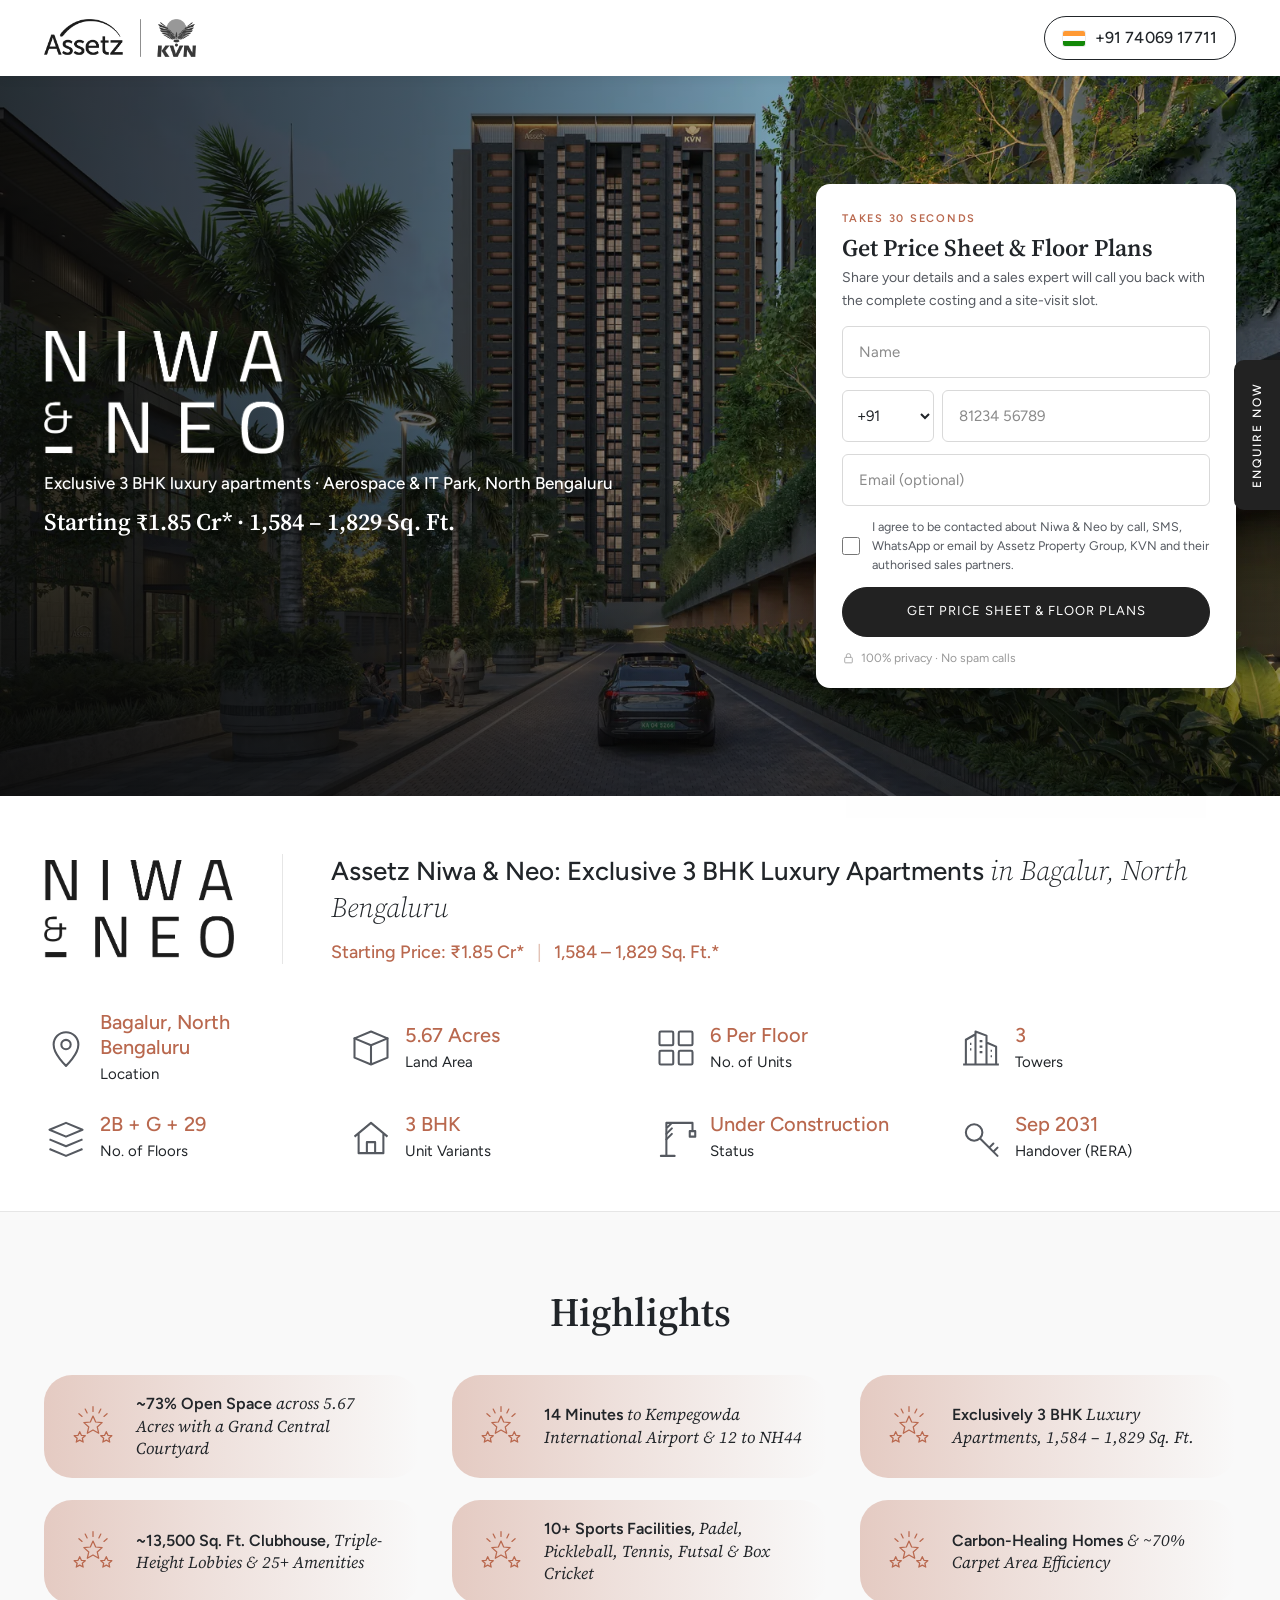
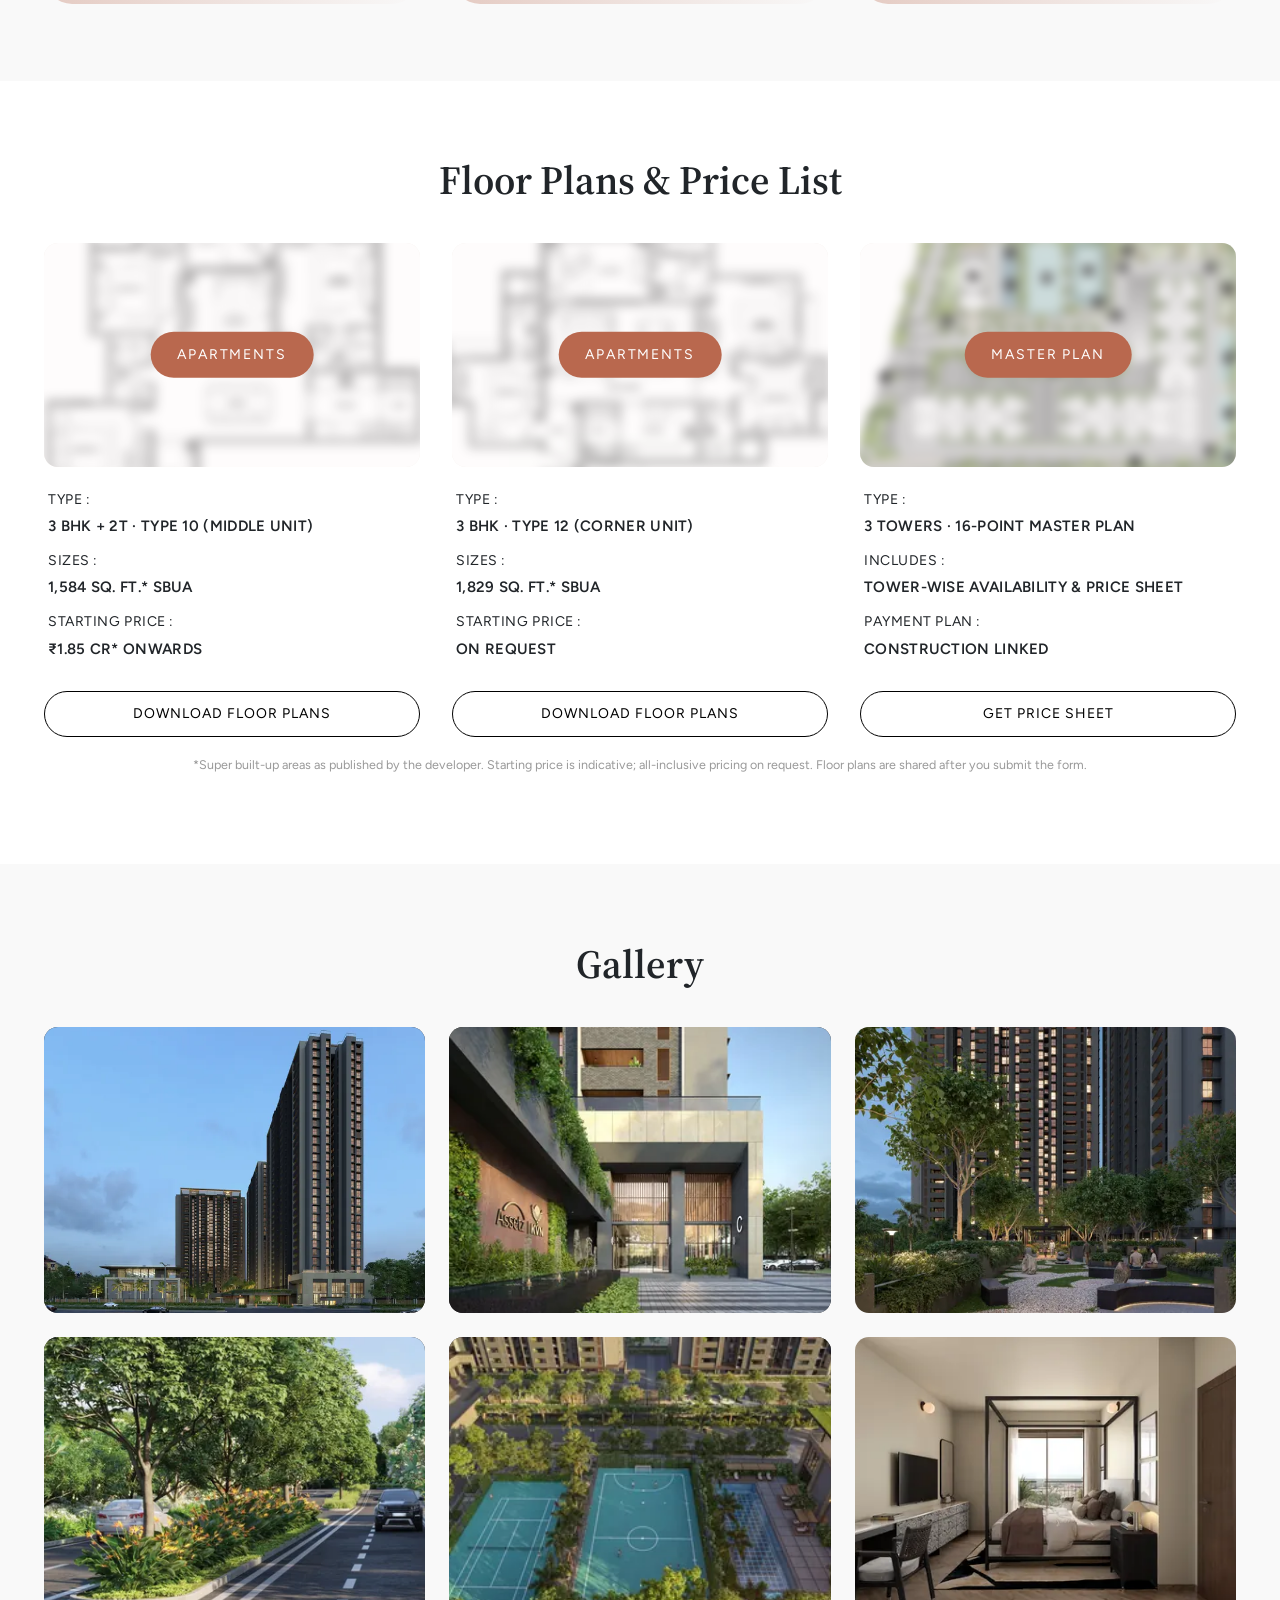
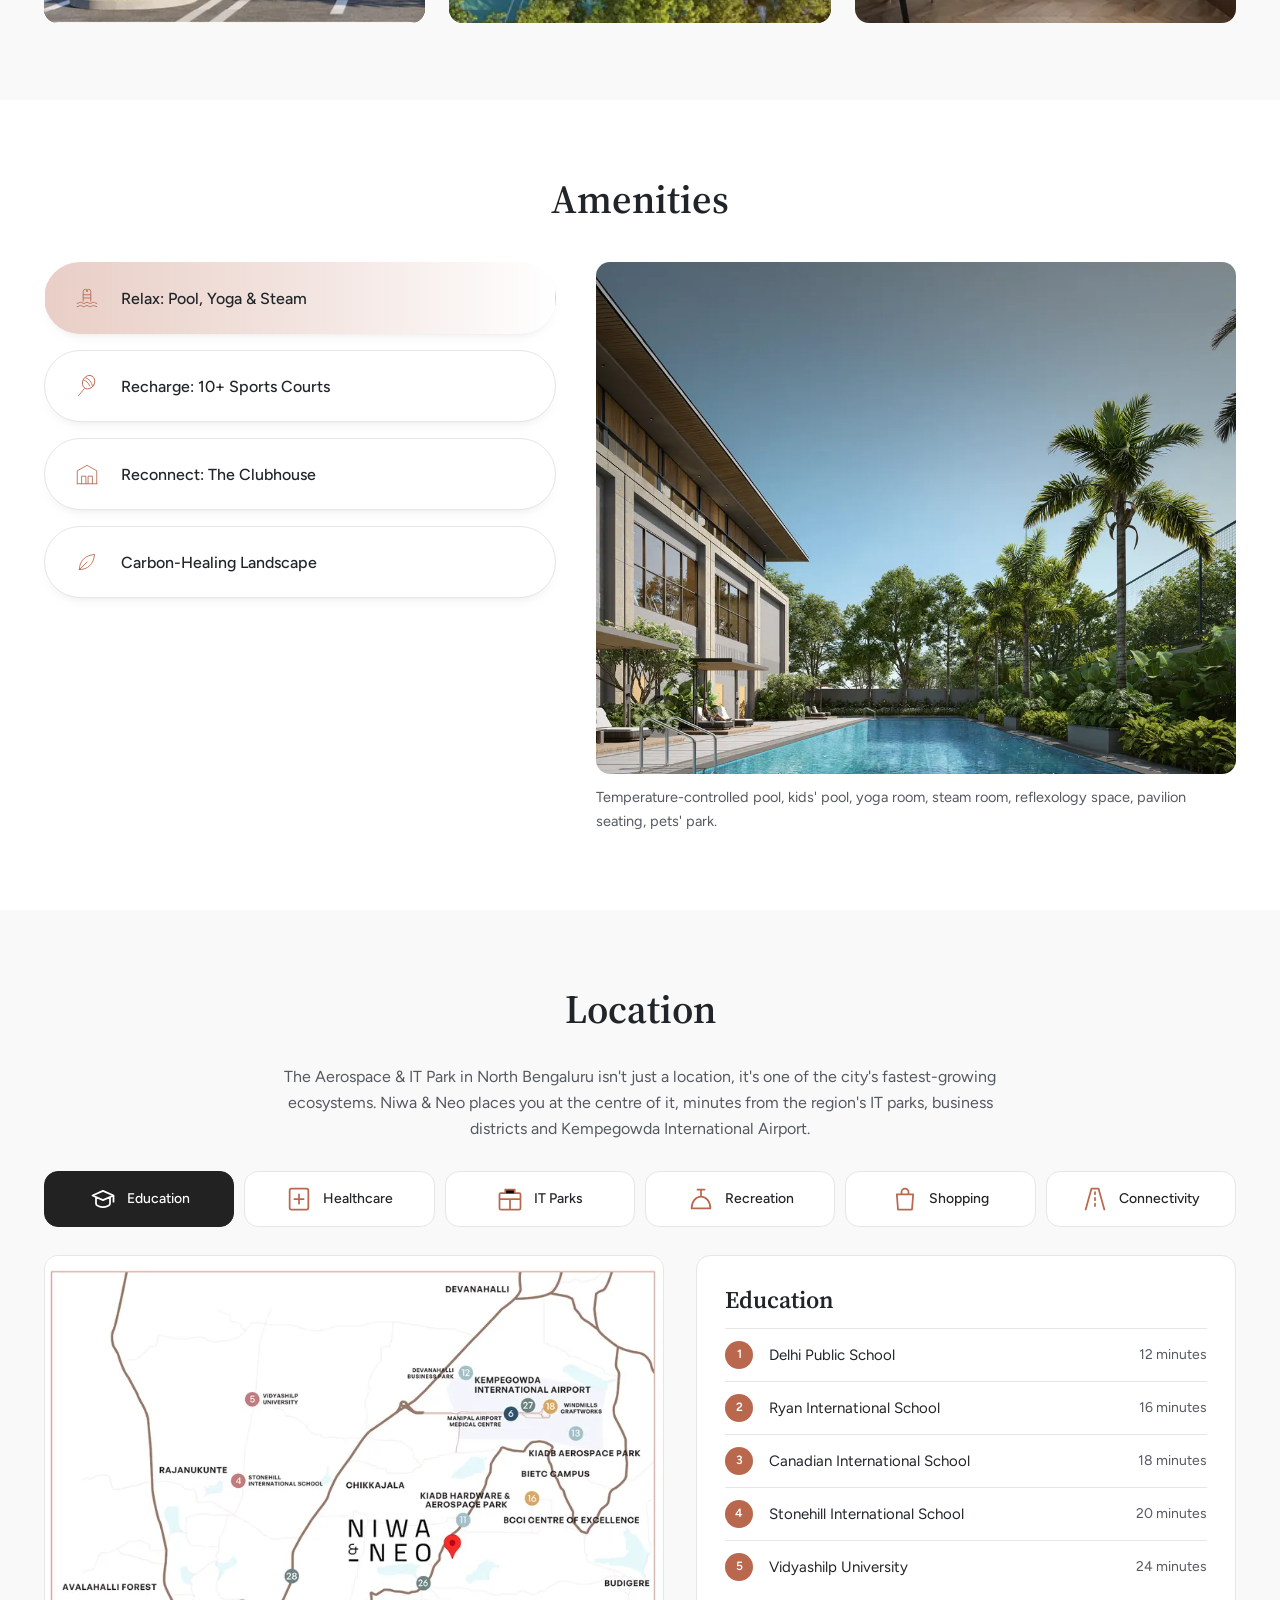
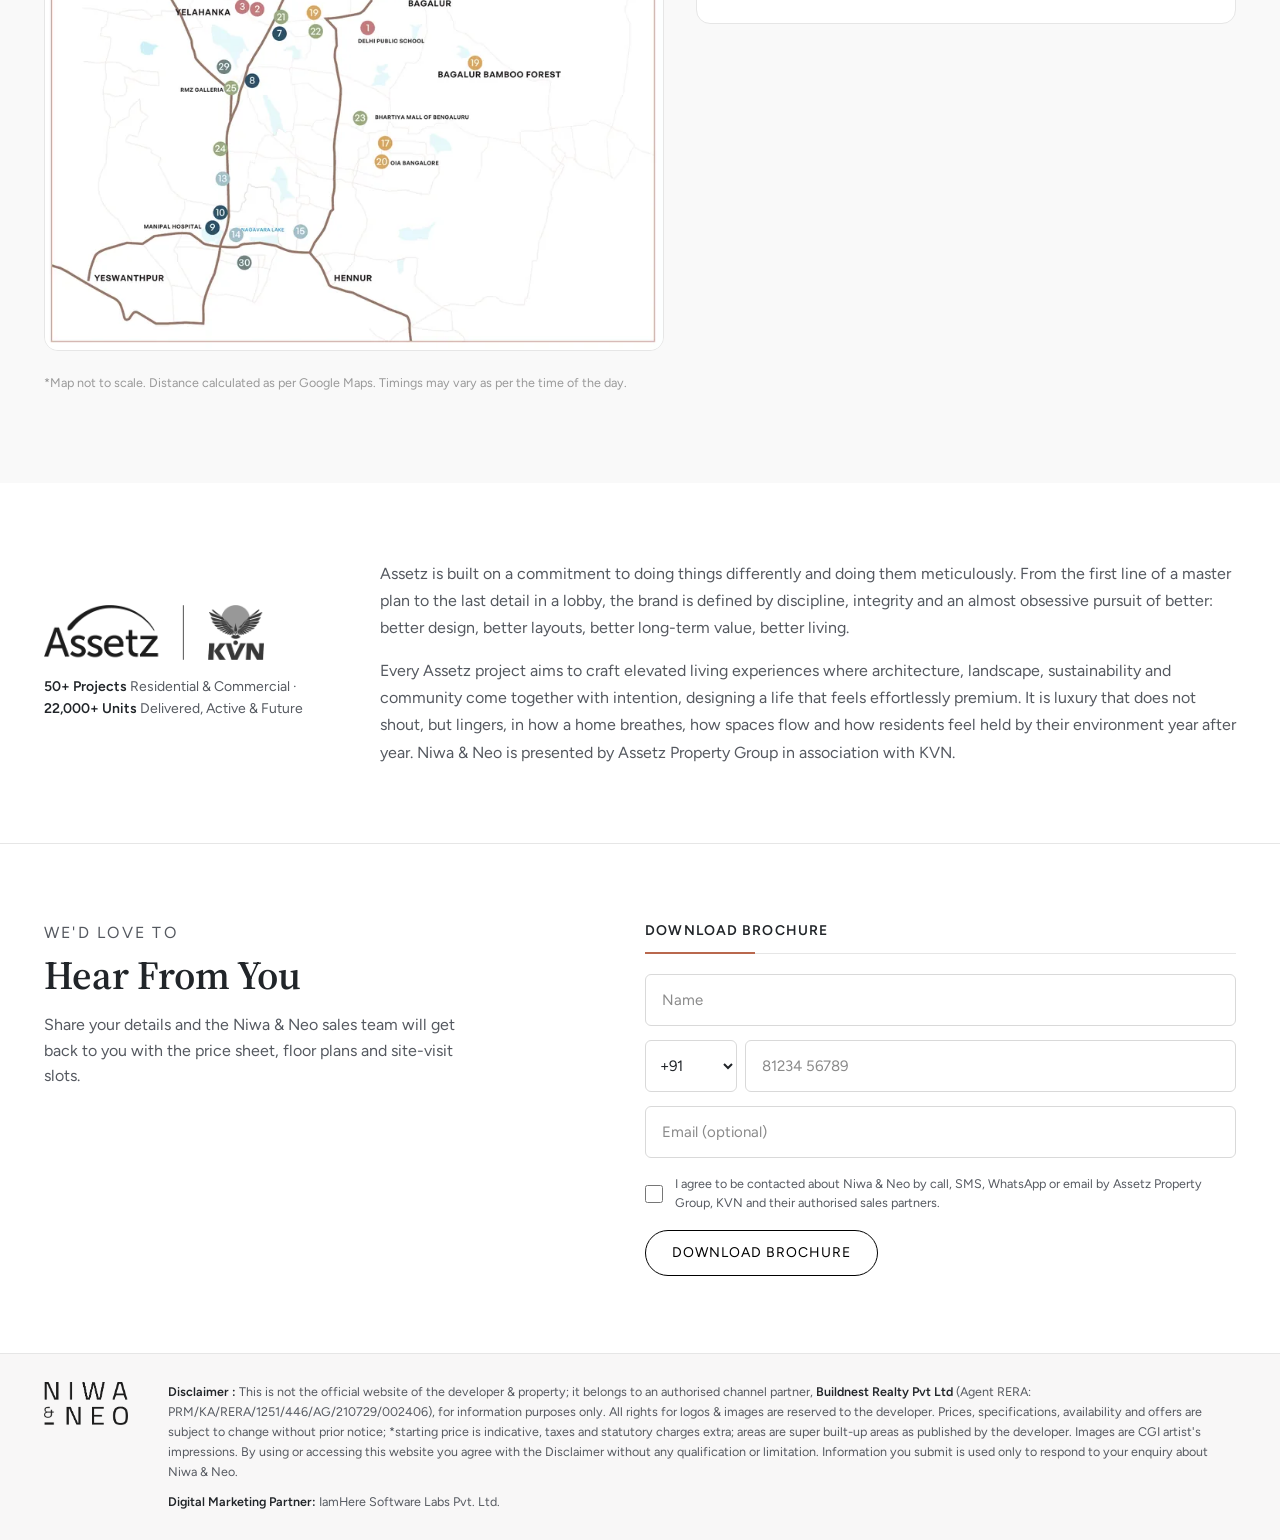
==== commit 8bf156d6: "Put Assetz Niwa & Neo in page title and H1 for ad relevance Co-Authored-By: Claude Opus 5.5 <noreply" ====
--- a/index.html
+++ b/index.html
@@ -1,9 +1,17 @@
 <!DOCTYPE html>
 <html lang="en-IN">
 <head>
+<!-- Google Tag Manager -->
+<script async src="https://www.googletagmanager.com/gtm.js?id=GTM-W48DJN79"></script>
+<script>
+  window.dataLayer = window.dataLayer || [];
+  function gtag(){dataLayer.push(arguments);}
+  gtag('js', new Date());
+</script>
+<!-- End Google Tag Manager -->
 <meta charset="utf-8">
 <meta name="viewport" content="width=device-width, initial-scale=1, viewport-fit=cover">
-<title>Niwa and Neo Landing</title>
+<title>Assetz Niwa &amp; Neo Bagalur | 3 BHK from ₹1.85 Cr* | Price &amp; Floor Plans</title>
 <meta name="description" content="Assetz Niwa & Neo: exclusive 3 BHK luxury apartments at Aerospace & IT Park, Bagalur, North Bengaluru. Three towers around a grand courtyard on 5.67 acres with ~73% open space, 25+ amenities and a ~13,500 sq ft clubhouse. Starting ₹1.85 Cr*. RERA registered.">
 <meta name="theme-color" content="#222222">
 <meta property="og:type" content="website">
@@ -120,9 +128,9 @@
 <section class="intro-band" id="intro" aria-labelledby="hero-title">
   <div class="wrap">
     <div class="intro-top">
-      <div class="intro-logo"><img src="assets/img/niwa-neo.png" width="521" height="267" alt="Niwa &amp; Neo"></div>
+      <div class="intro-logo"><img src="assets/img/niwa-neo.png" width="521" height="267" alt="Assetz Niwa &amp; Neo logo"></div>
       <div class="intro-text">
-        <h1 id="hero-title">Exclusive 3 BHK Luxury Apartments <em>in Bagalur, North Bengaluru</em></h1>
+        <h1 id="hero-title">Assetz Niwa &amp; Neo: Exclusive 3 BHK Luxury Apartments <em>in Bagalur, North Bengaluru</em></h1>
         <p class="intro-price">Starting Price: ₹1.85 Cr* <i aria-hidden="true">|</i> 1,584 – 1,829 Sq. Ft.*</p>
       </div>
     </div>
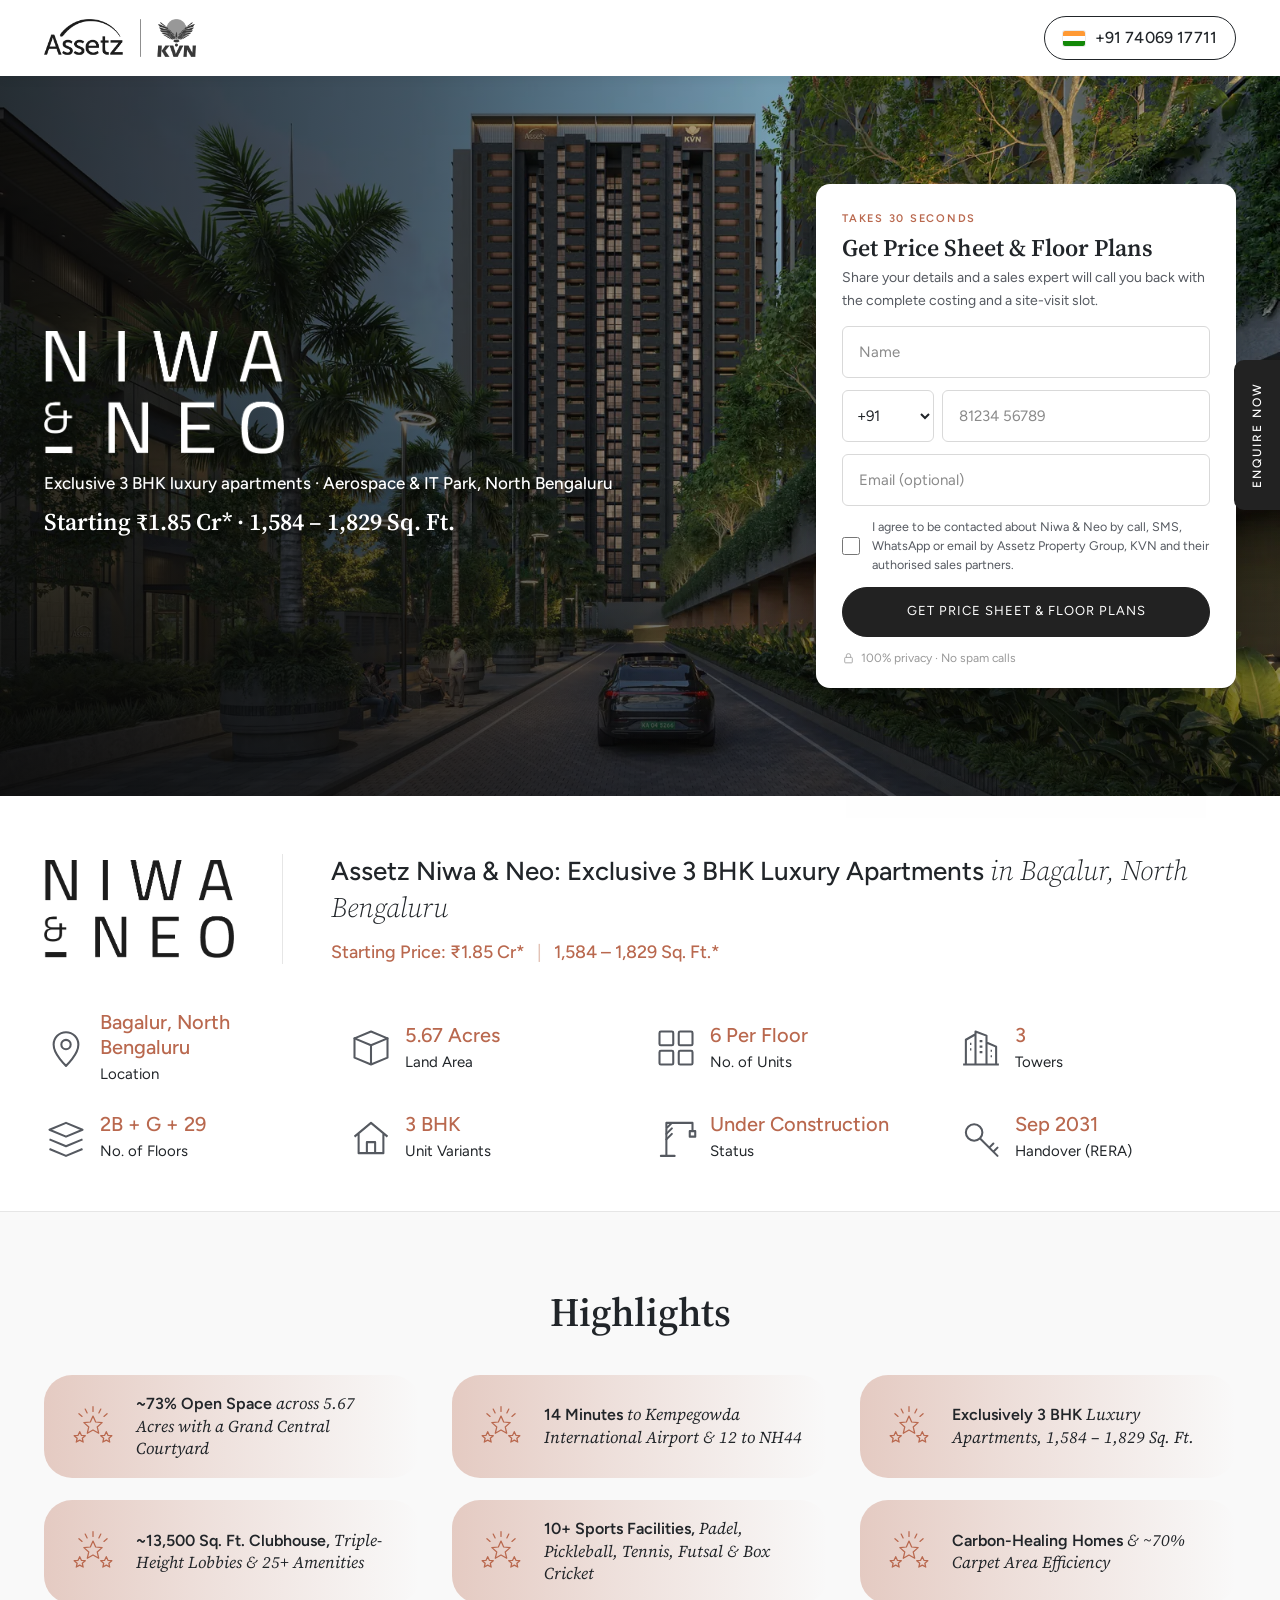
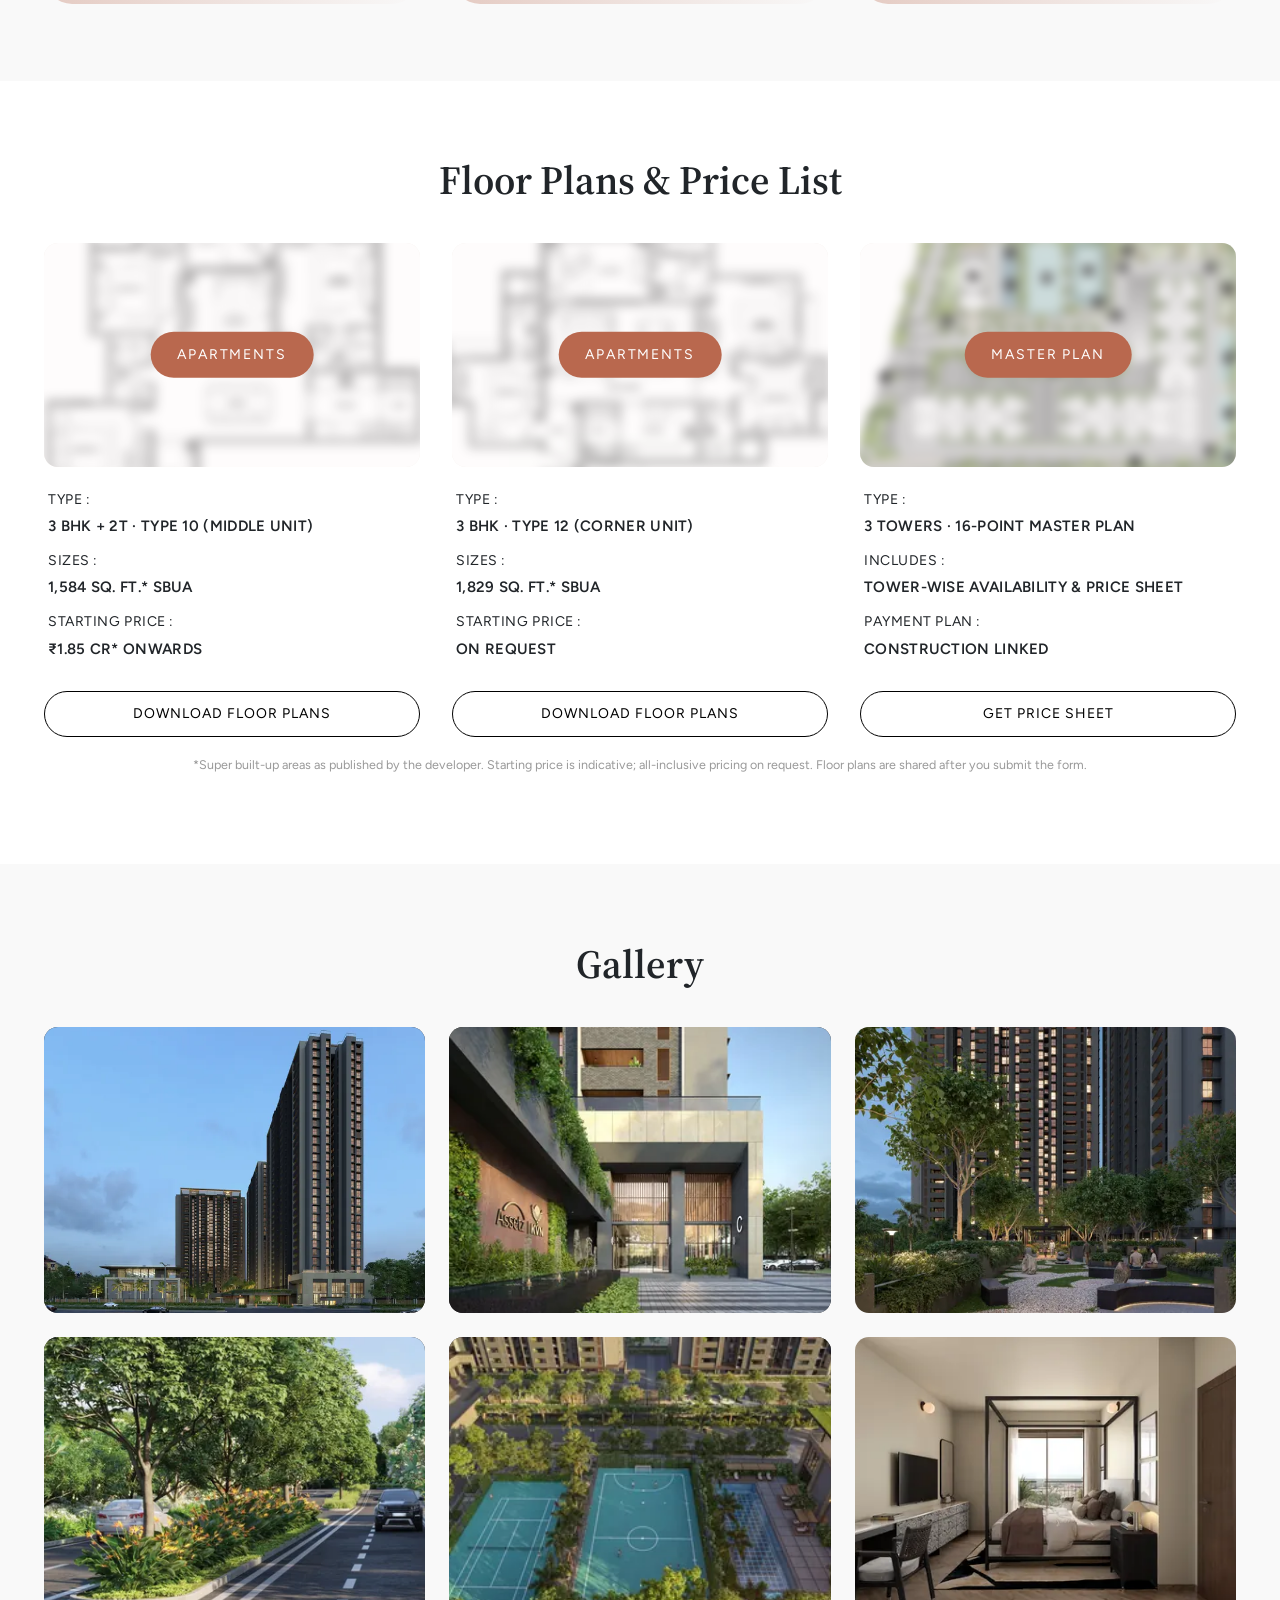
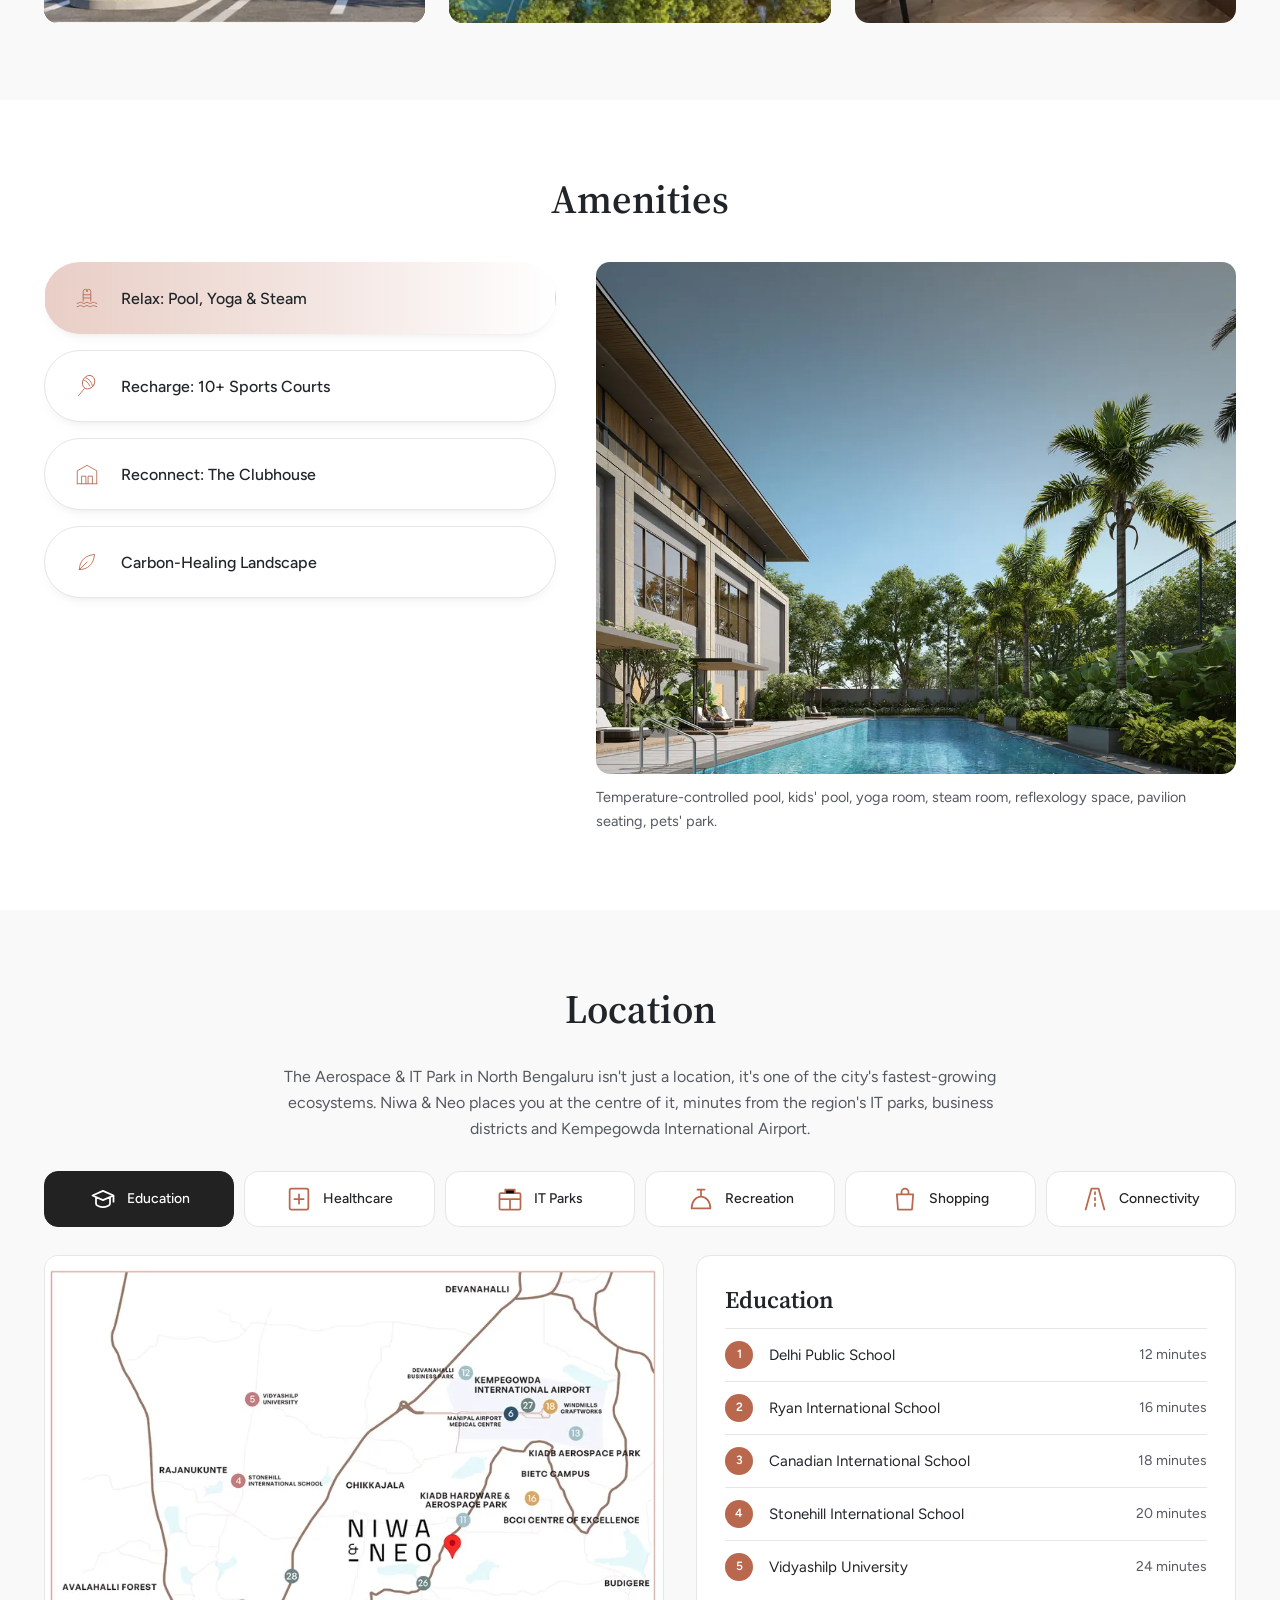
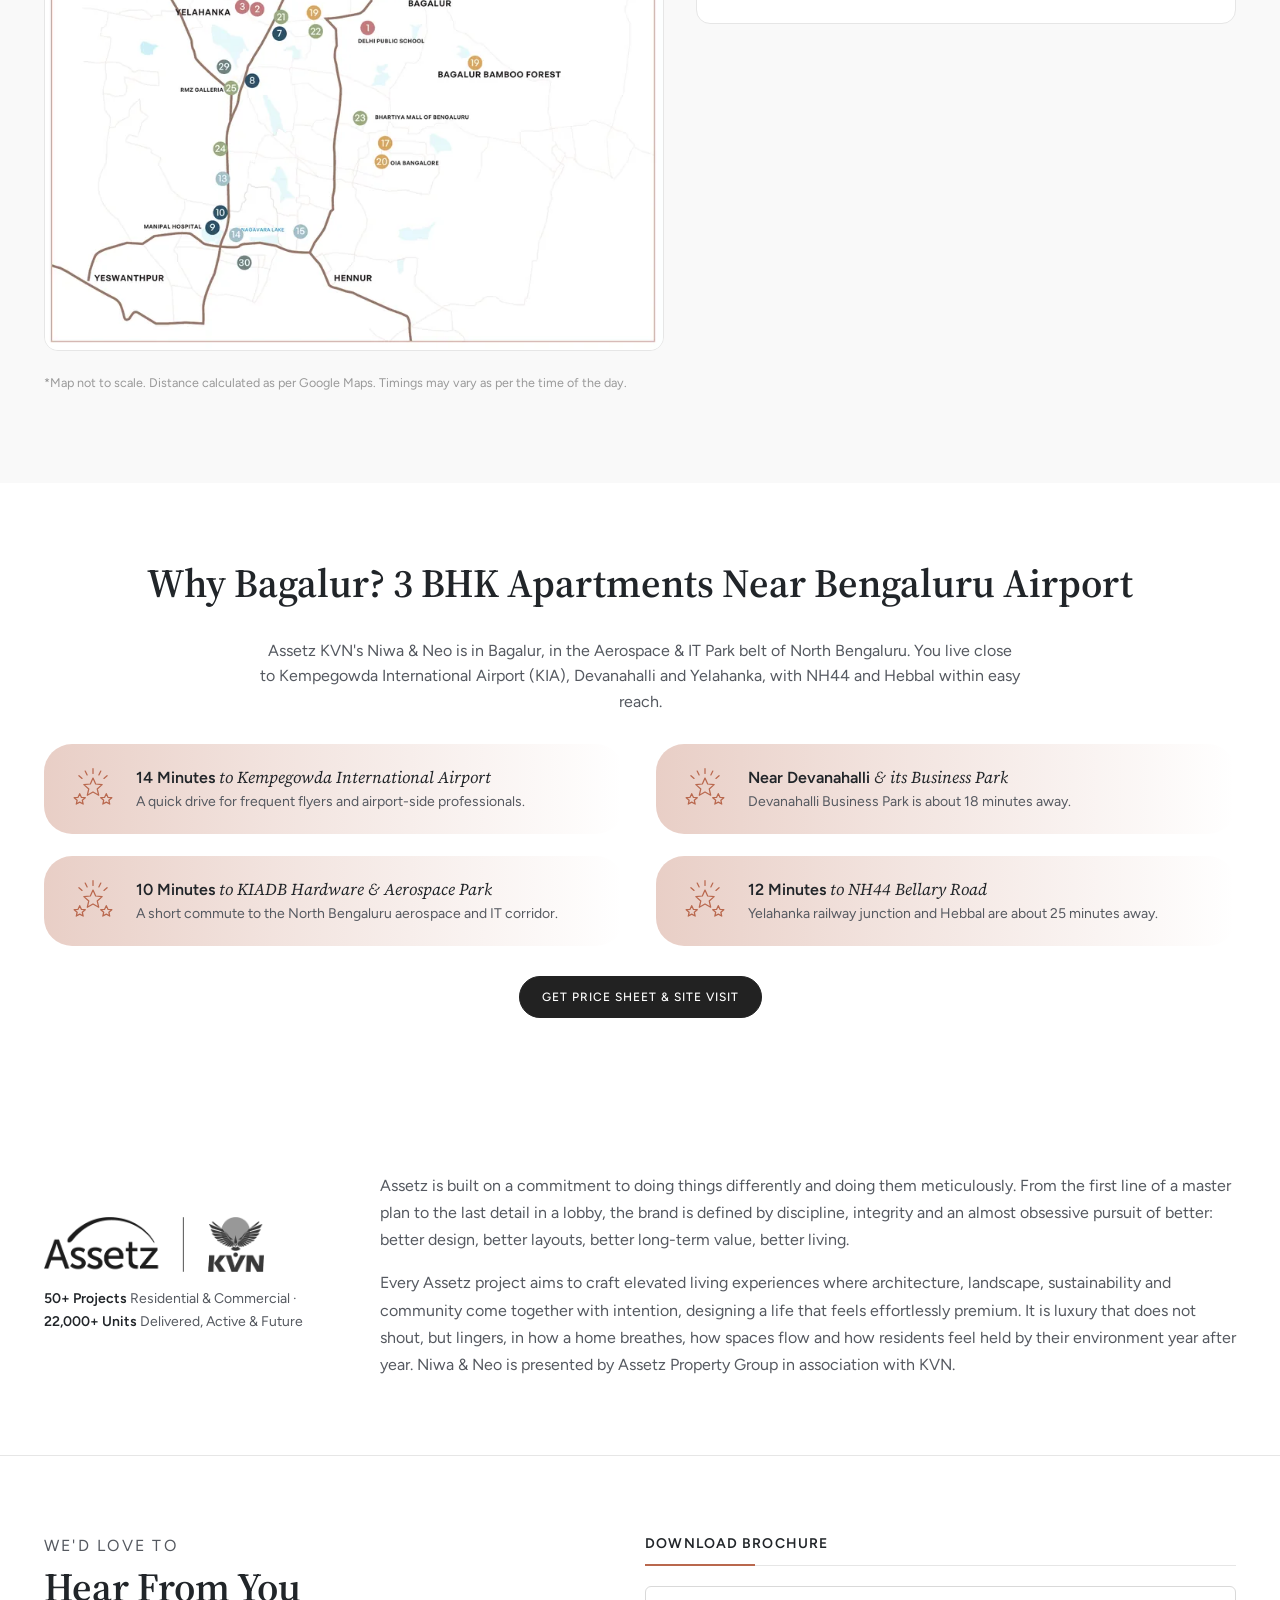
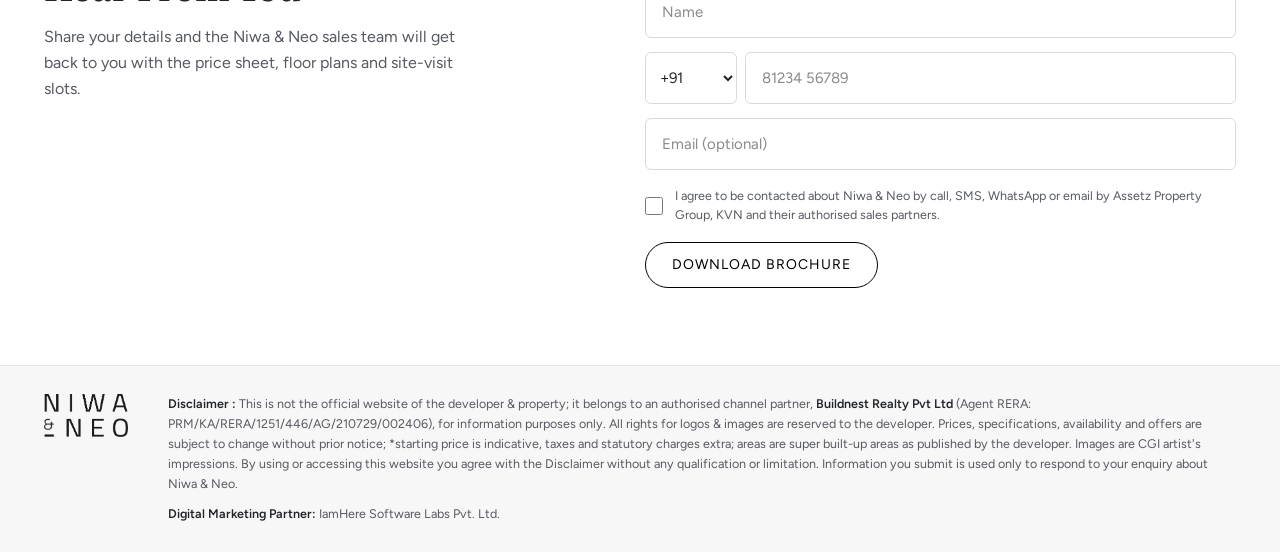
==== commit 4775bc57: "Add 'Why Bagalur' section: airport, Devanahalli, Aerospace Park relevance for Quality Score Co-Autho" ====
--- a/index.html
+++ b/index.html
@@ -268,6 +268,21 @@
   </div>
 </section>
 
+<!-- ============ WHY BAGALUR ============ -->
+<section class="section why-bagalur" id="why-bagalur" aria-labelledby="why-title">
+  <div class="wrap">
+    <h2 id="why-title" class="display center">Why Bagalur? 3 BHK Apartments Near Bengaluru Airport</h2>
+    <p class="loc-intro">Assetz KVN's Niwa &amp; Neo is in Bagalur, in the Aerospace &amp; IT Park belt of North Bengaluru. You live close to Kempegowda International Airport (KIA), Devanahalli and Yelahanka, with NH44 and Hebbal within easy reach.</p>
+    <ul class="hl-grid why-grid">
+      <li><svg aria-hidden="true" width="58" height="58"><use href="#i-stars"/></svg><div><h3><strong>14 Minutes</strong> <em>to Kempegowda International Airport</em></h3><p>A quick drive for frequent flyers and airport-side professionals.</p></div></li>
+      <li><svg aria-hidden="true" width="58" height="58"><use href="#i-stars"/></svg><div><h3><strong>Near Devanahalli</strong> <em>&amp; its Business Park</em></h3><p>Devanahalli Business Park is about 18 minutes away.</p></div></li>
+      <li><svg aria-hidden="true" width="58" height="58"><use href="#i-stars"/></svg><div><h3><strong>10 Minutes</strong> <em>to KIADB Hardware &amp; Aerospace Park</em></h3><p>A short commute to the North Bengaluru aerospace and IT corridor.</p></div></li>
+      <li><svg aria-hidden="true" width="58" height="58"><use href="#i-stars"/></svg><div><h3><strong>12 Minutes</strong> <em>to NH44 Bellary Road</em></h3><p>Yelahanka railway junction and Hebbal are about 25 minutes away.</p></div></li>
+    </ul>
+    <p class="why-cta"><button class="btn js-open-enquiry" type="button" data-cta="why_bagalur" data-intent="price">Get Price Sheet &amp; Site Visit</button></p>
+  </div>
+</section>
+
 <!-- ============ ABOUT DEVELOPER ============ -->
 <section class="section about" id="about" aria-label="About Assetz">
   <div class="wrap about-grid">
--- a/assets/css/styles.css
+++ b/assets/css/styles.css
@@ -409,3 +409,10 @@
 .ty-card { margin: 0 auto; }
 
 .foot-credits { margin-top: 10px; }
+
+/* Why Bagalur */
+.why-bagalur { background: var(--white); }
+.why-grid h3 { margin: 0; font-size: 16px; font-weight: 400; line-height: 1.35; color: var(--ink); }
+.why-grid h3 + p { margin: 4px 0 0; font-size: 14px; color: var(--grey-2); }
+@media (min-width: 1100px) { .why-grid { grid-template-columns: repeat(2, 1fr); } }
+.why-cta { text-align: center; margin: 30px 0 0; }
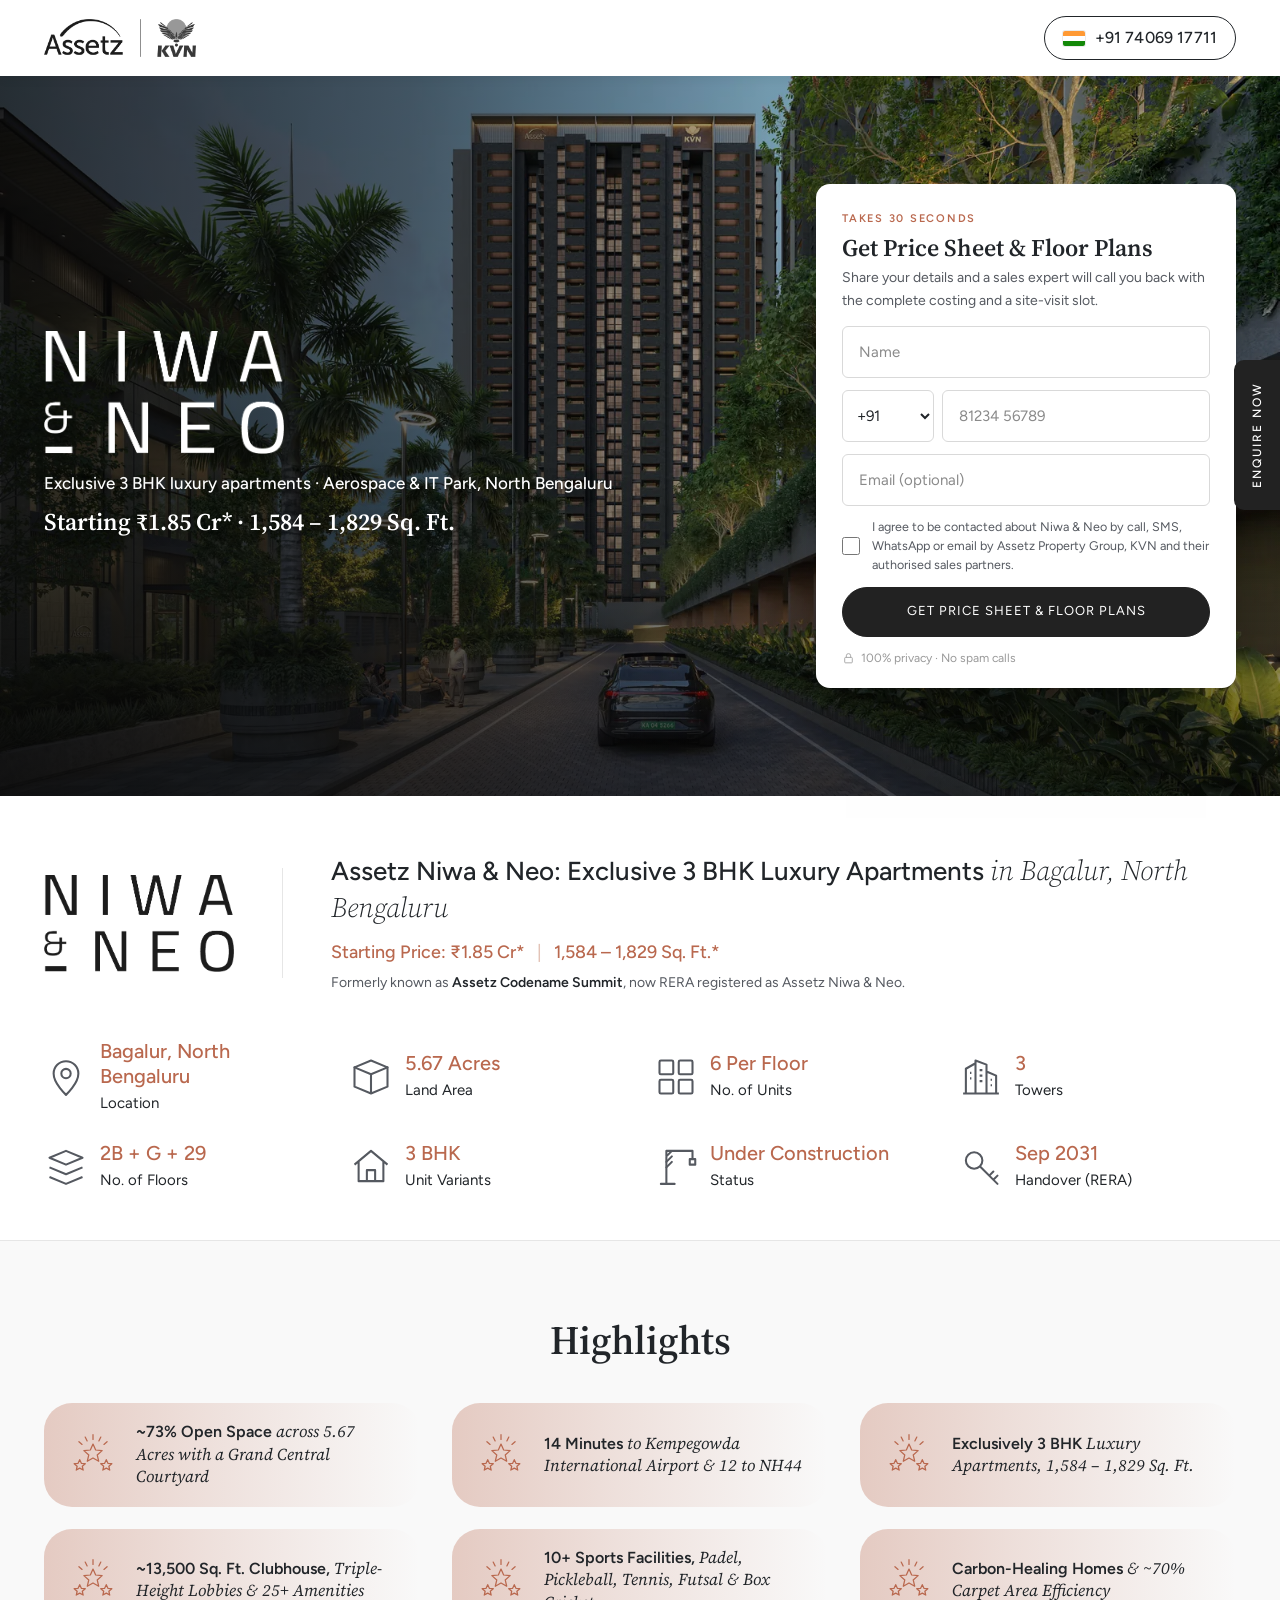
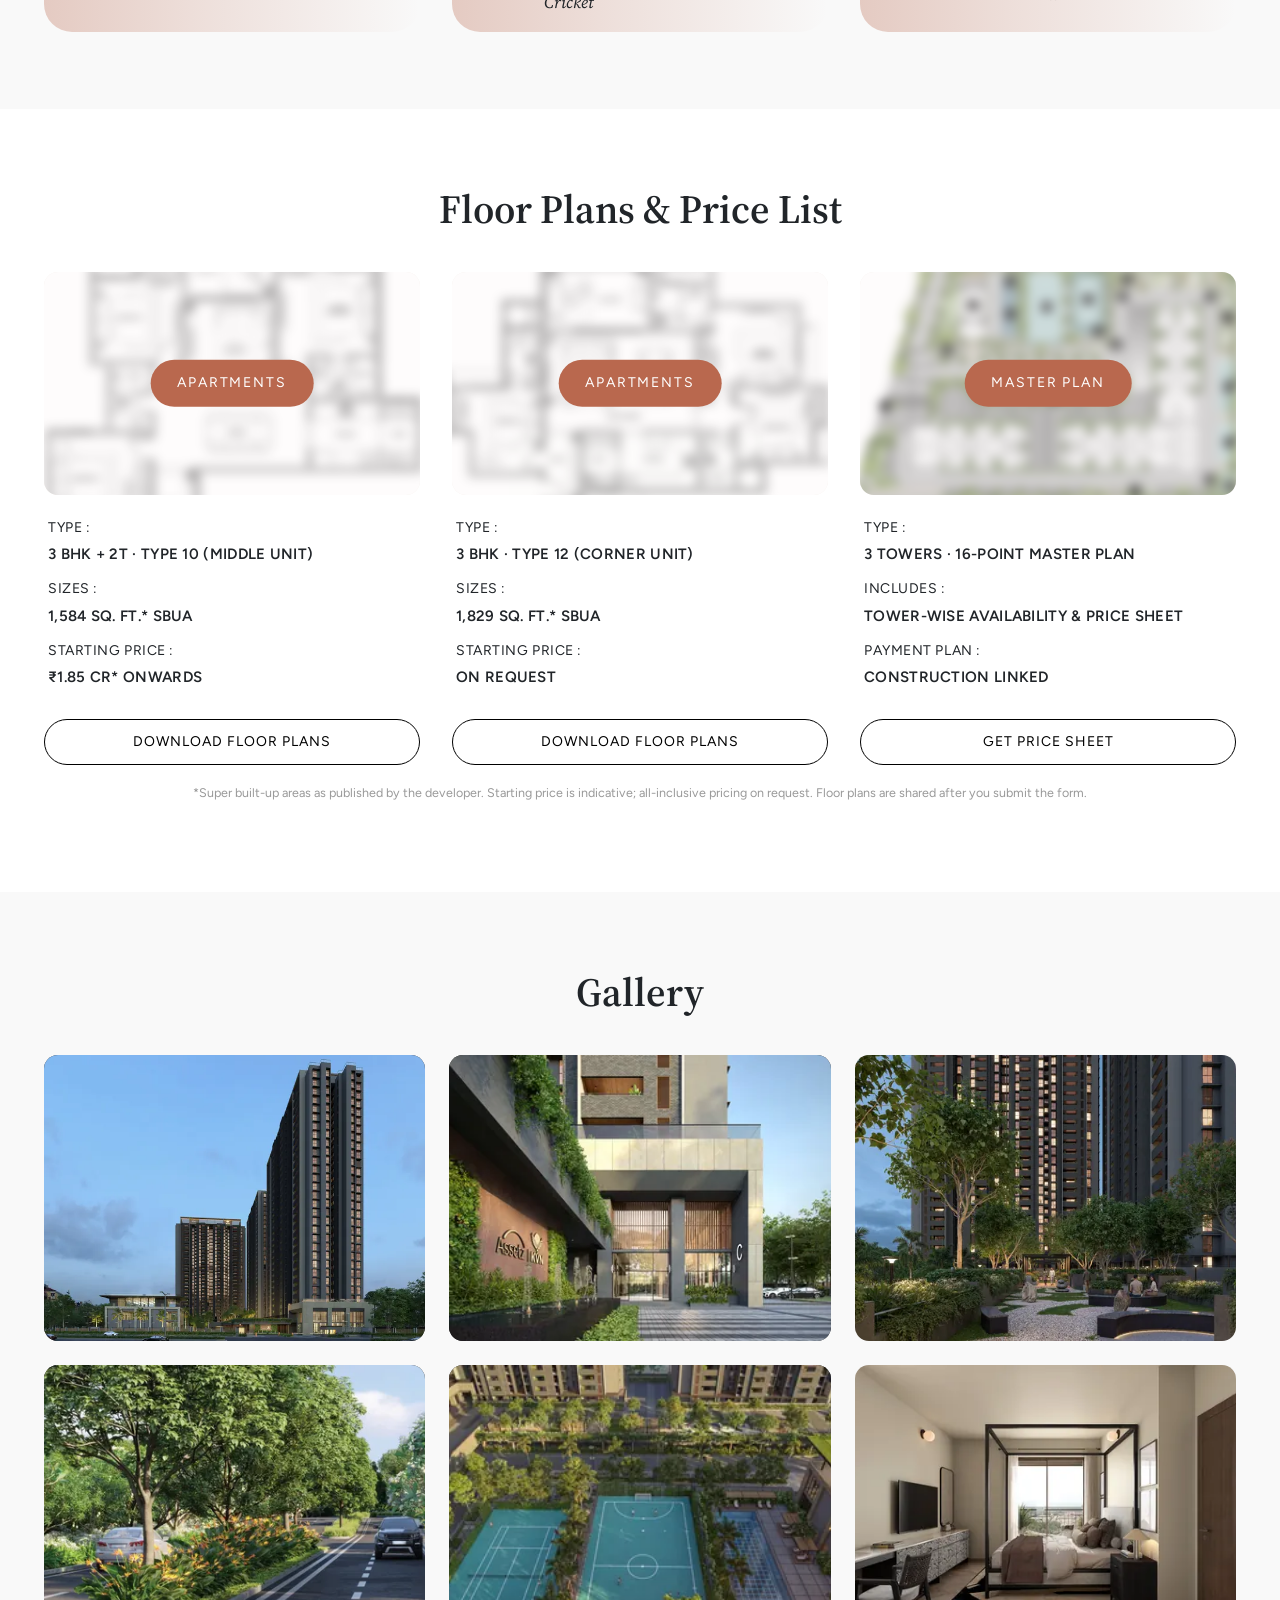
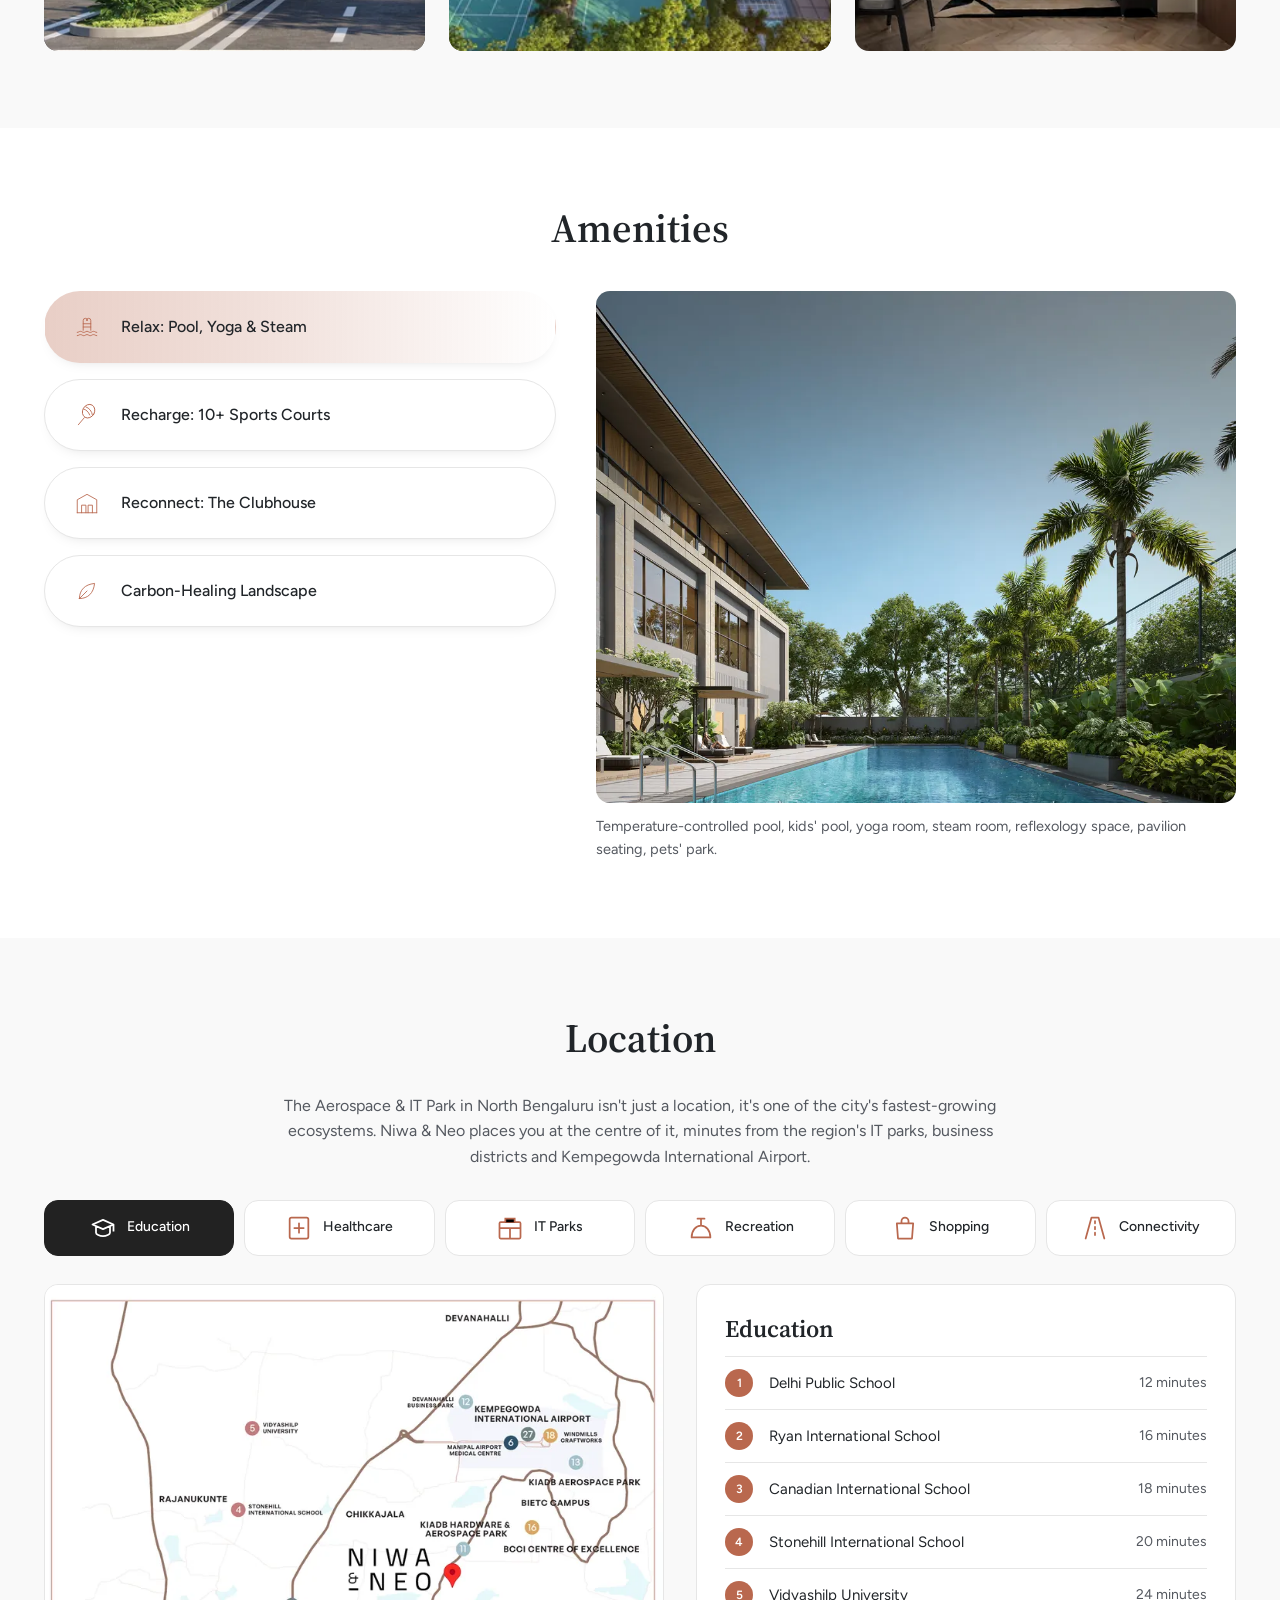
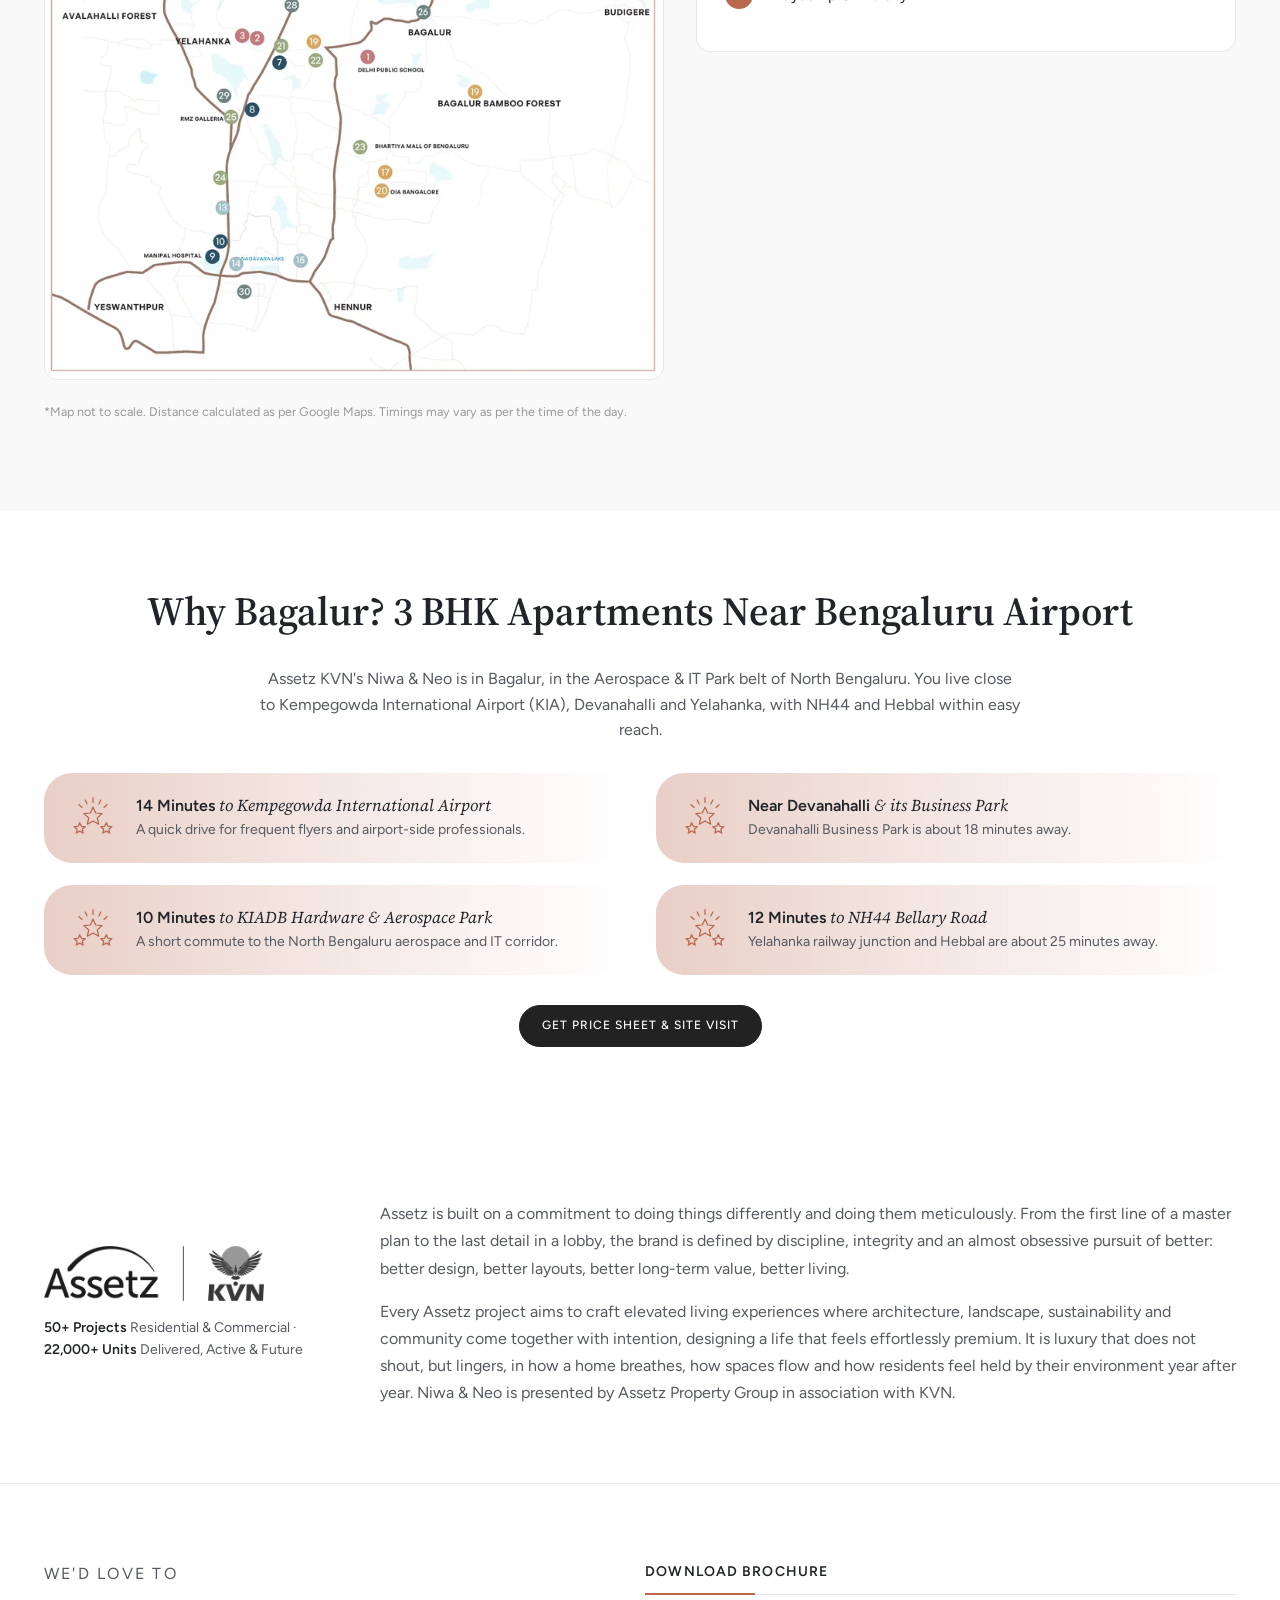
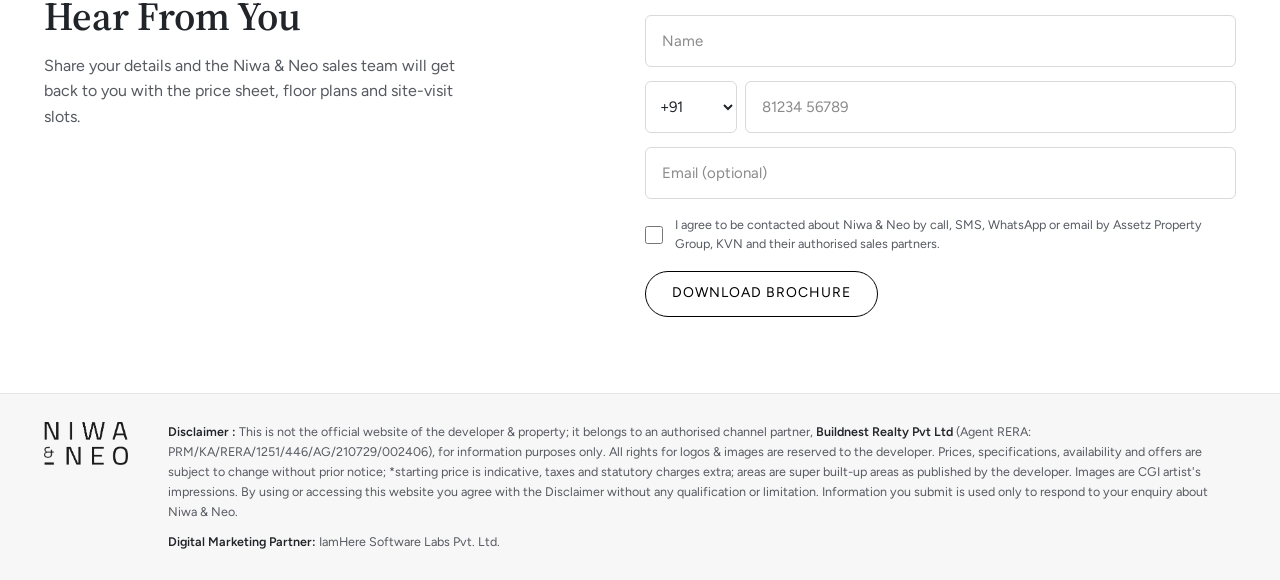
==== commit 953199f9: "Mention former name Assetz Codename Summit in intro Co-Authored-By: Claude Opus 5.5 <noreply@anthrop" ====
--- a/index.html
+++ b/index.html
@@ -132,6 +132,7 @@
       <div class="intro-text">
         <h1 id="hero-title">Assetz Niwa &amp; Neo: Exclusive 3 BHK Luxury Apartments <em>in Bagalur, North Bengaluru</em></h1>
         <p class="intro-price">Starting Price: ₹1.85 Cr* <i aria-hidden="true">|</i> 1,584 – 1,829 Sq. Ft.*</p>
+        <p class="intro-aka">Formerly known as <strong>Assetz Codename Summit</strong>, now RERA registered as Assetz Niwa &amp; Neo.</p>
       </div>
     </div>
     <ul class="kf-grid">
--- a/assets/css/styles.css
+++ b/assets/css/styles.css
@@ -416,3 +416,5 @@
 .why-grid h3 + p { margin: 4px 0 0; font-size: 14px; color: var(--grey-2); }
 @media (min-width: 1100px) { .why-grid { grid-template-columns: repeat(2, 1fr); } }
 .why-cta { text-align: center; margin: 30px 0 0; }
+.intro-aka { margin: 6px 0 0; font-size: 14px; color: var(--grey-2); }
+.intro-aka strong { color: var(--ink); font-weight: 600; }
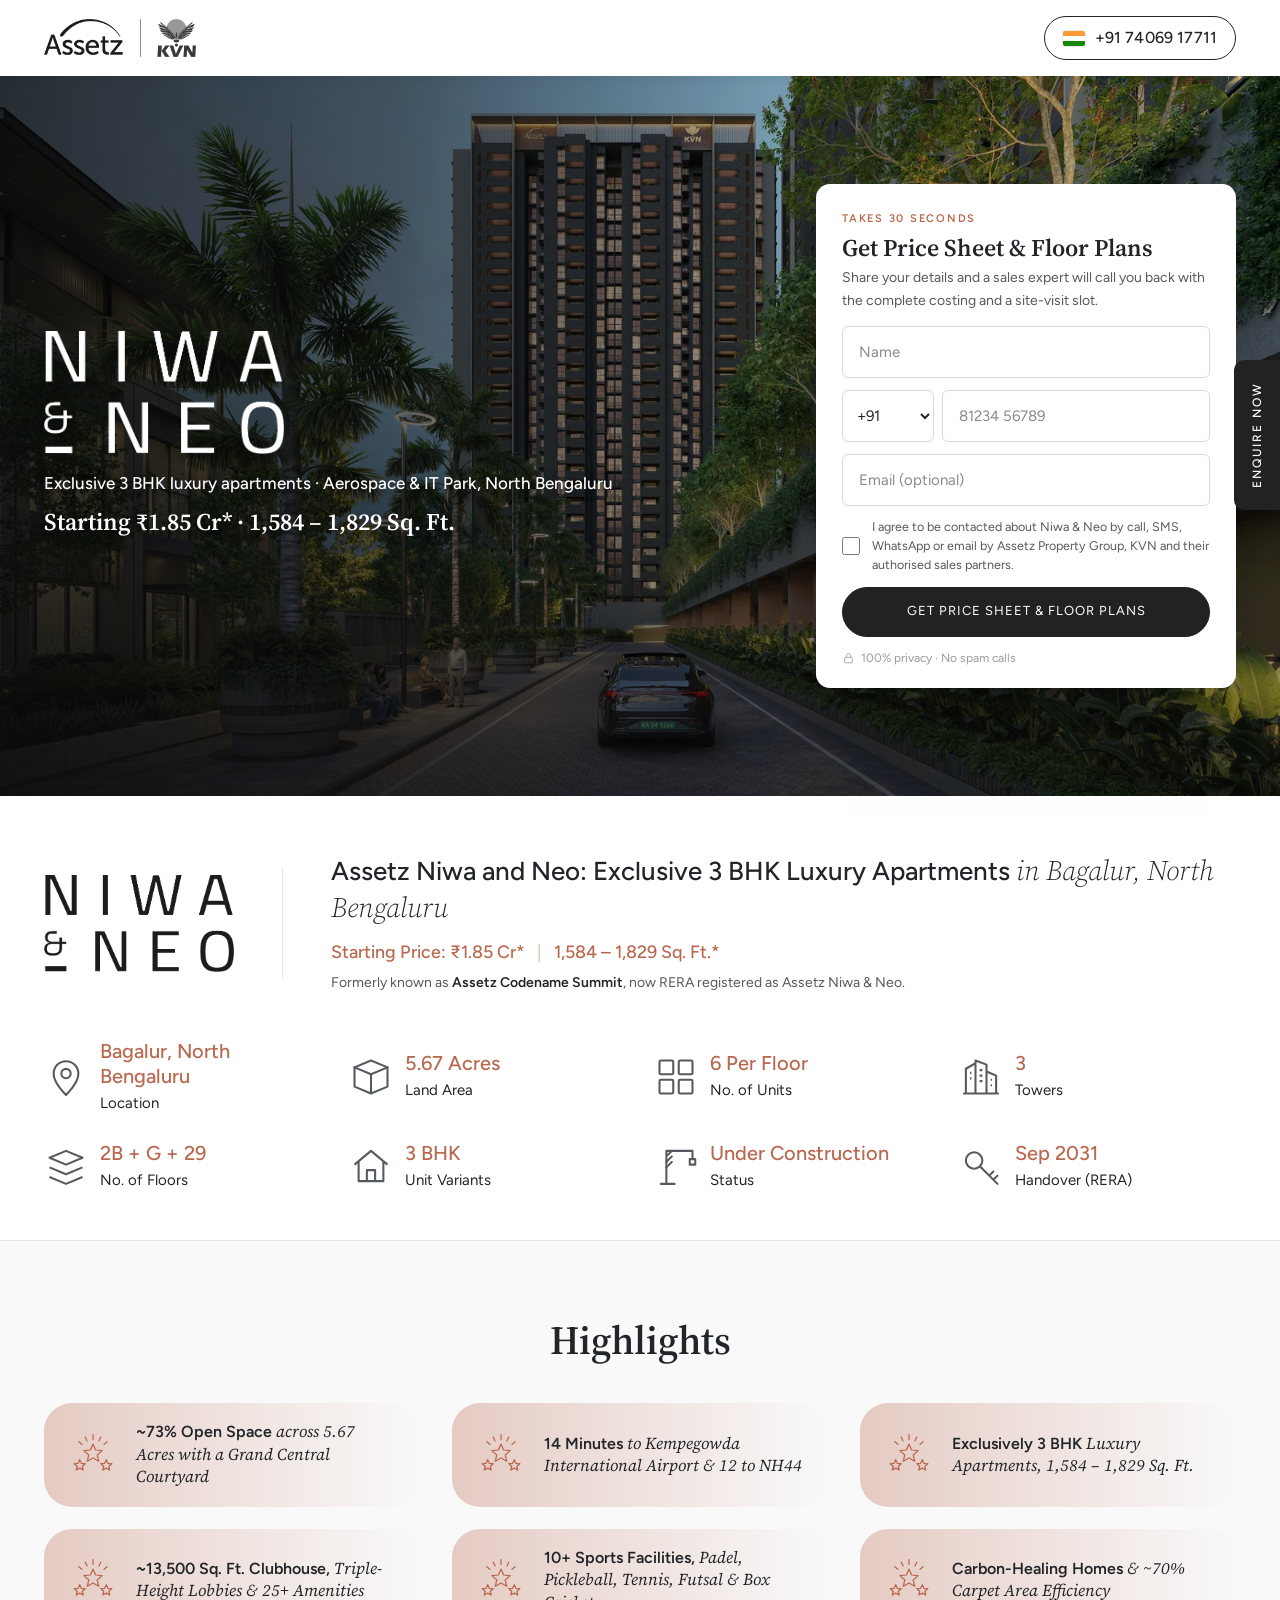
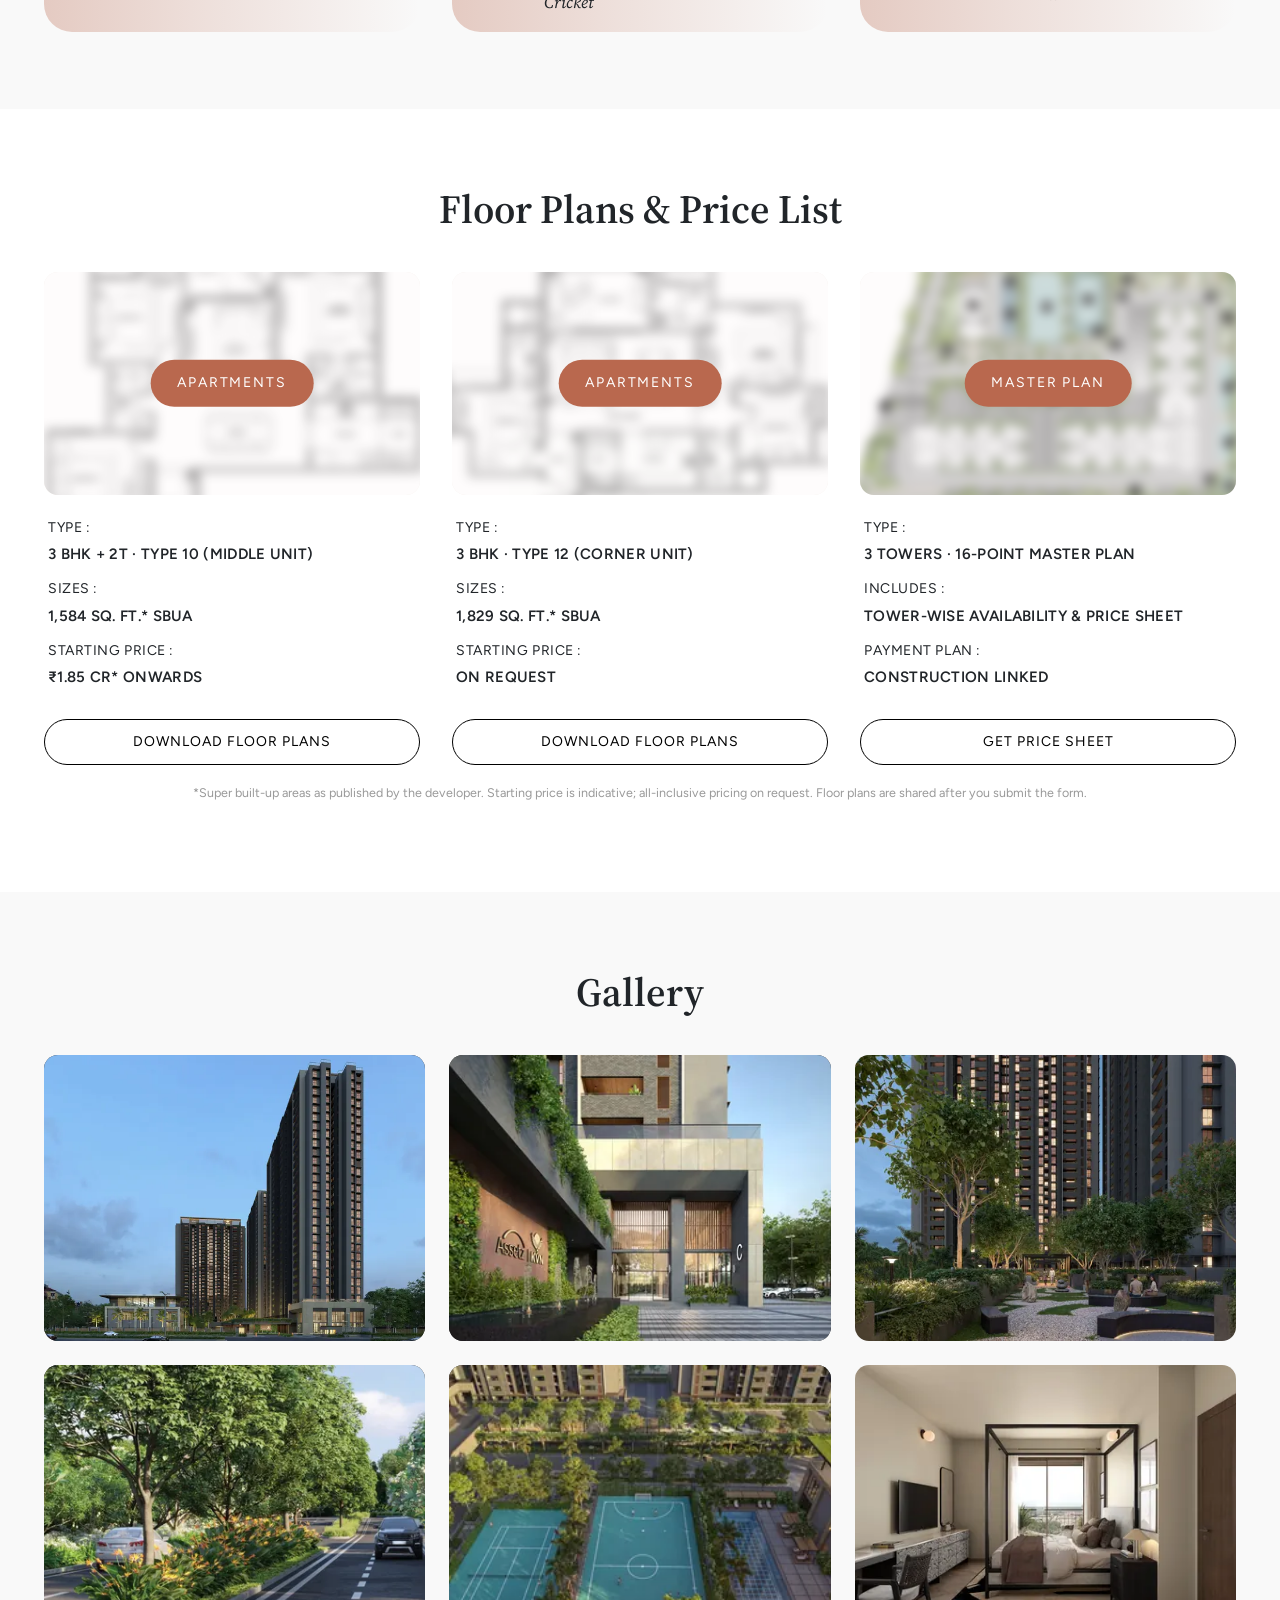
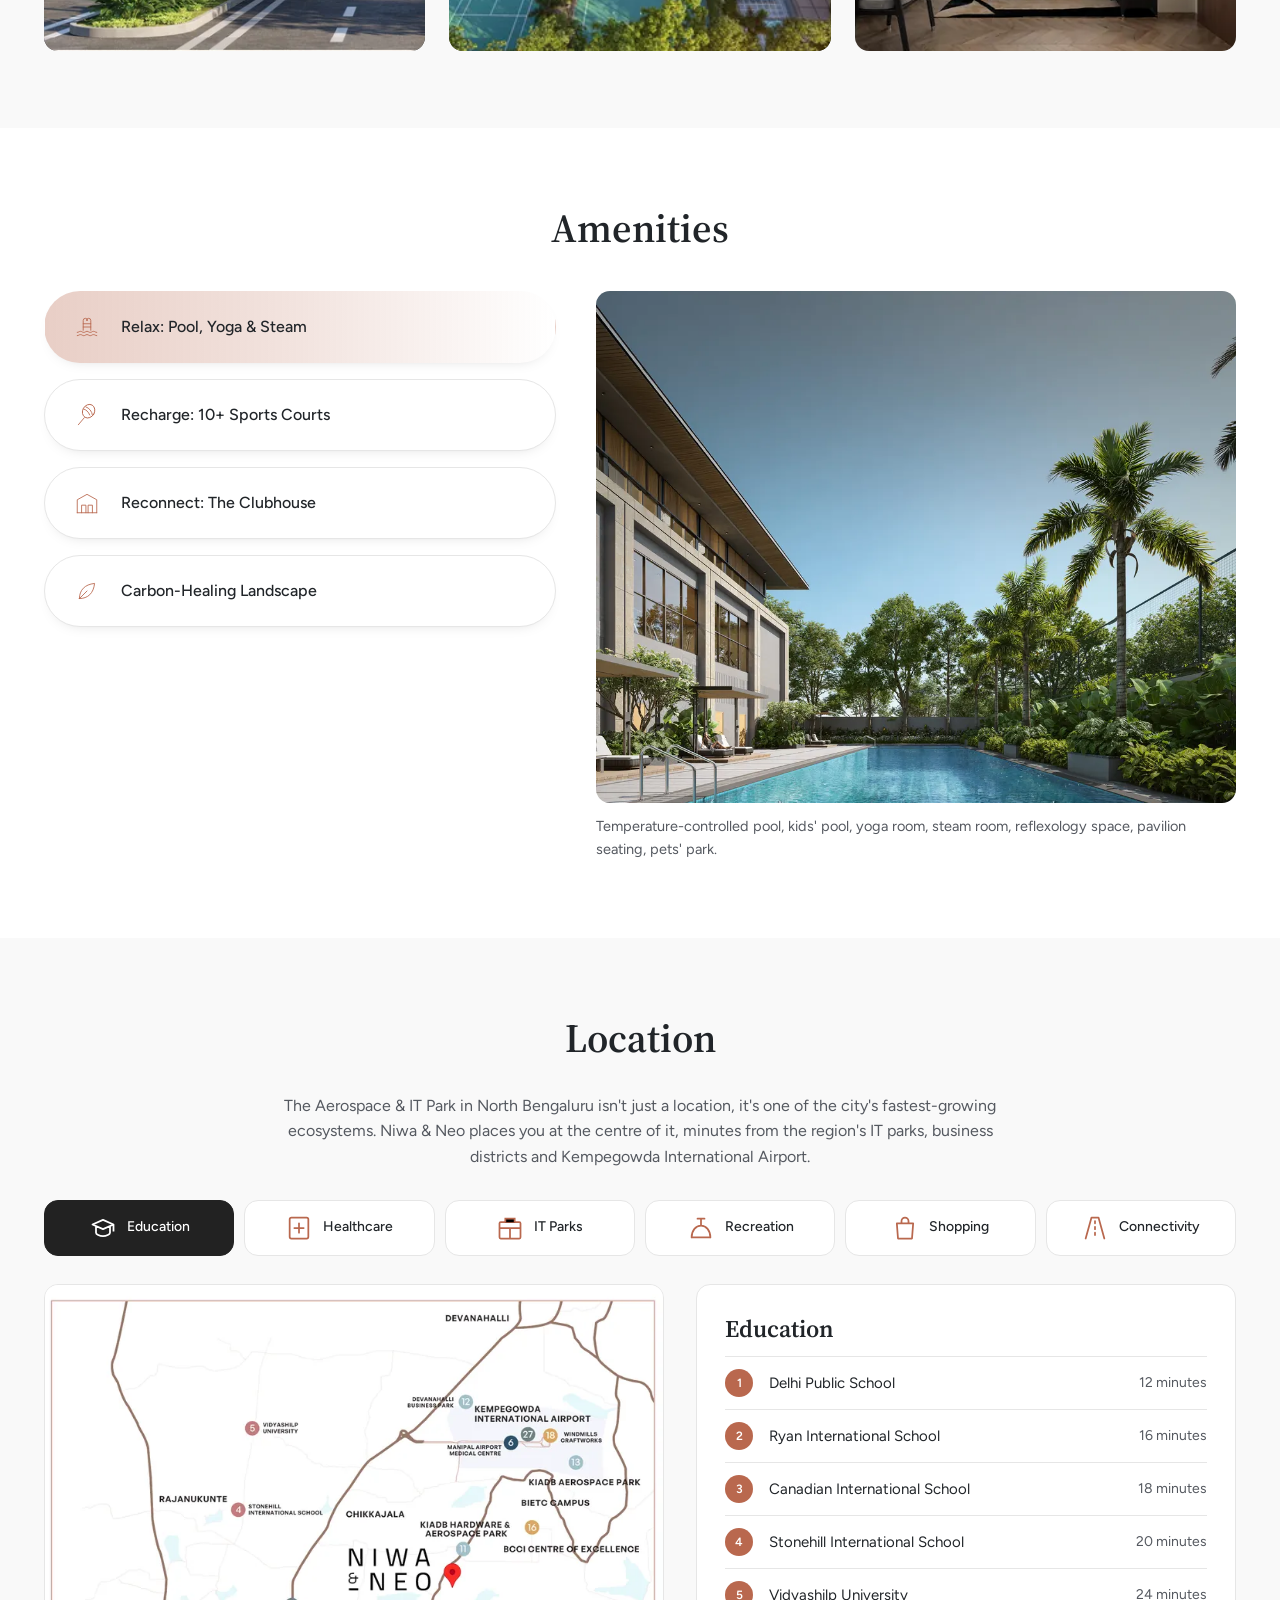
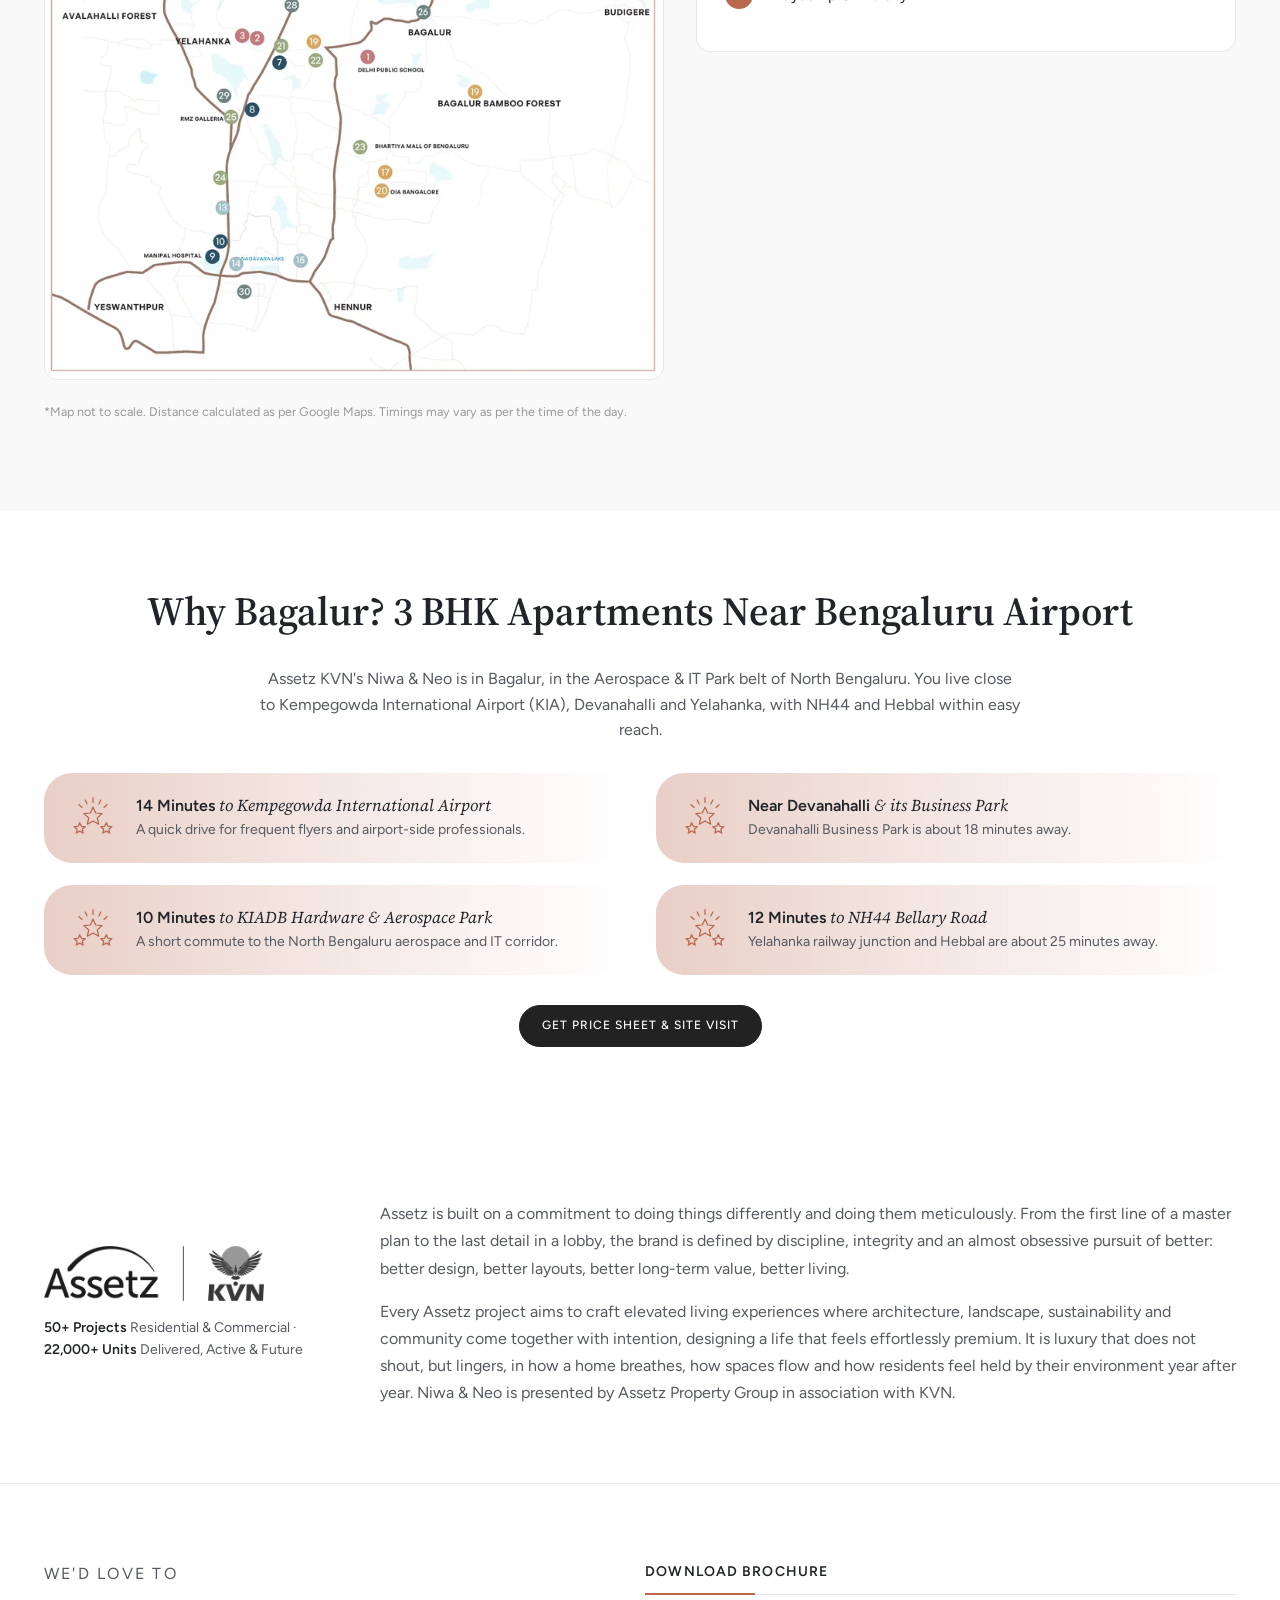
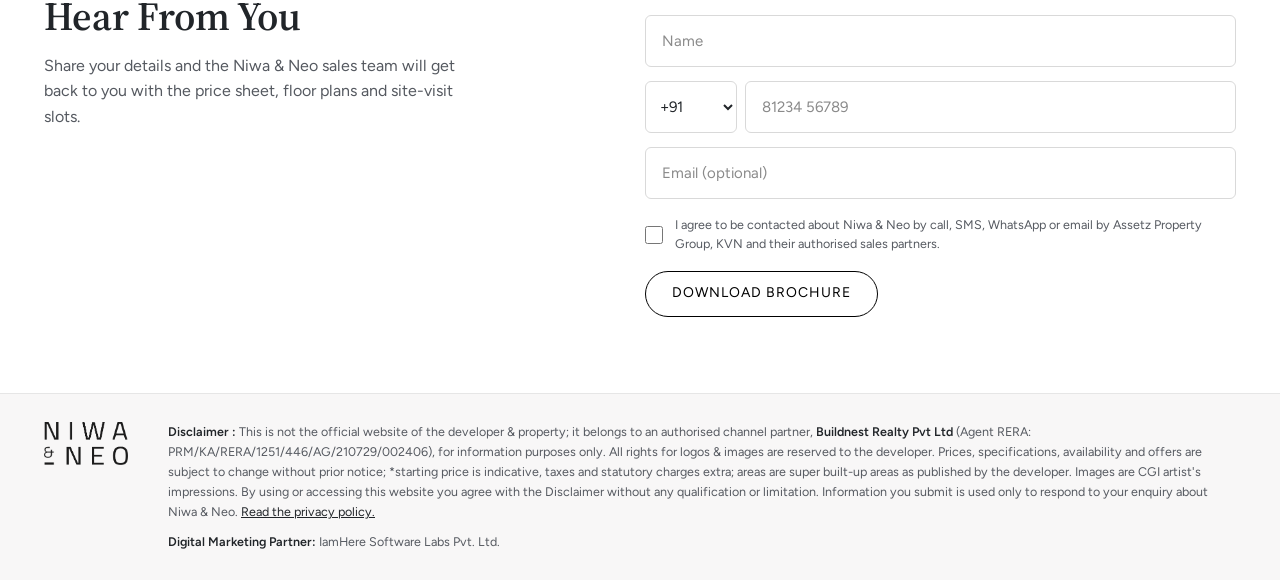
==== commit 76ab925c: "Use exact 'Assetz Niwa and Neo' in title and H1 for Quality Score" ====
--- a/index.html
+++ b/index.html
@@ -11,7 +11,7 @@
 <!-- End Google Tag Manager -->
 <meta charset="utf-8">
 <meta name="viewport" content="width=device-width, initial-scale=1, viewport-fit=cover">
-<title>Assetz Niwa &amp; Neo Bagalur | 3 BHK from ₹1.85 Cr* | Price &amp; Floor Plans</title>
+<title>Assetz Niwa and Neo Bagalur | 3 BHK from ₹1.85 Cr* | Price &amp; Floor Plans</title>
 <meta name="description" content="Assetz Niwa & Neo: exclusive 3 BHK luxury apartments at Aerospace & IT Park, Bagalur, North Bengaluru. Three towers around a grand courtyard on 5.67 acres with ~73% open space, 25+ amenities and a ~13,500 sq ft clubhouse. Starting ₹1.85 Cr*. RERA registered.">
 <meta name="theme-color" content="#222222">
 <meta property="og:type" content="website">
@@ -130,7 +130,7 @@
     <div class="intro-top">
       <div class="intro-logo"><img src="assets/img/niwa-neo.png" width="521" height="267" alt="Assetz Niwa &amp; Neo logo"></div>
       <div class="intro-text">
-        <h1 id="hero-title">Assetz Niwa &amp; Neo: Exclusive 3 BHK Luxury Apartments <em>in Bagalur, North Bengaluru</em></h1>
+        <h1 id="hero-title">Assetz Niwa and Neo: Exclusive 3 BHK Luxury Apartments <em>in Bagalur, North Bengaluru</em></h1>
         <p class="intro-price">Starting Price: ₹1.85 Cr* <i aria-hidden="true">|</i> 1,584 – 1,829 Sq. Ft.*</p>
         <p class="intro-aka">Formerly known as <strong>Assetz Codename Summit</strong>, now RERA registered as Assetz Niwa &amp; Neo.</p>
       </div>
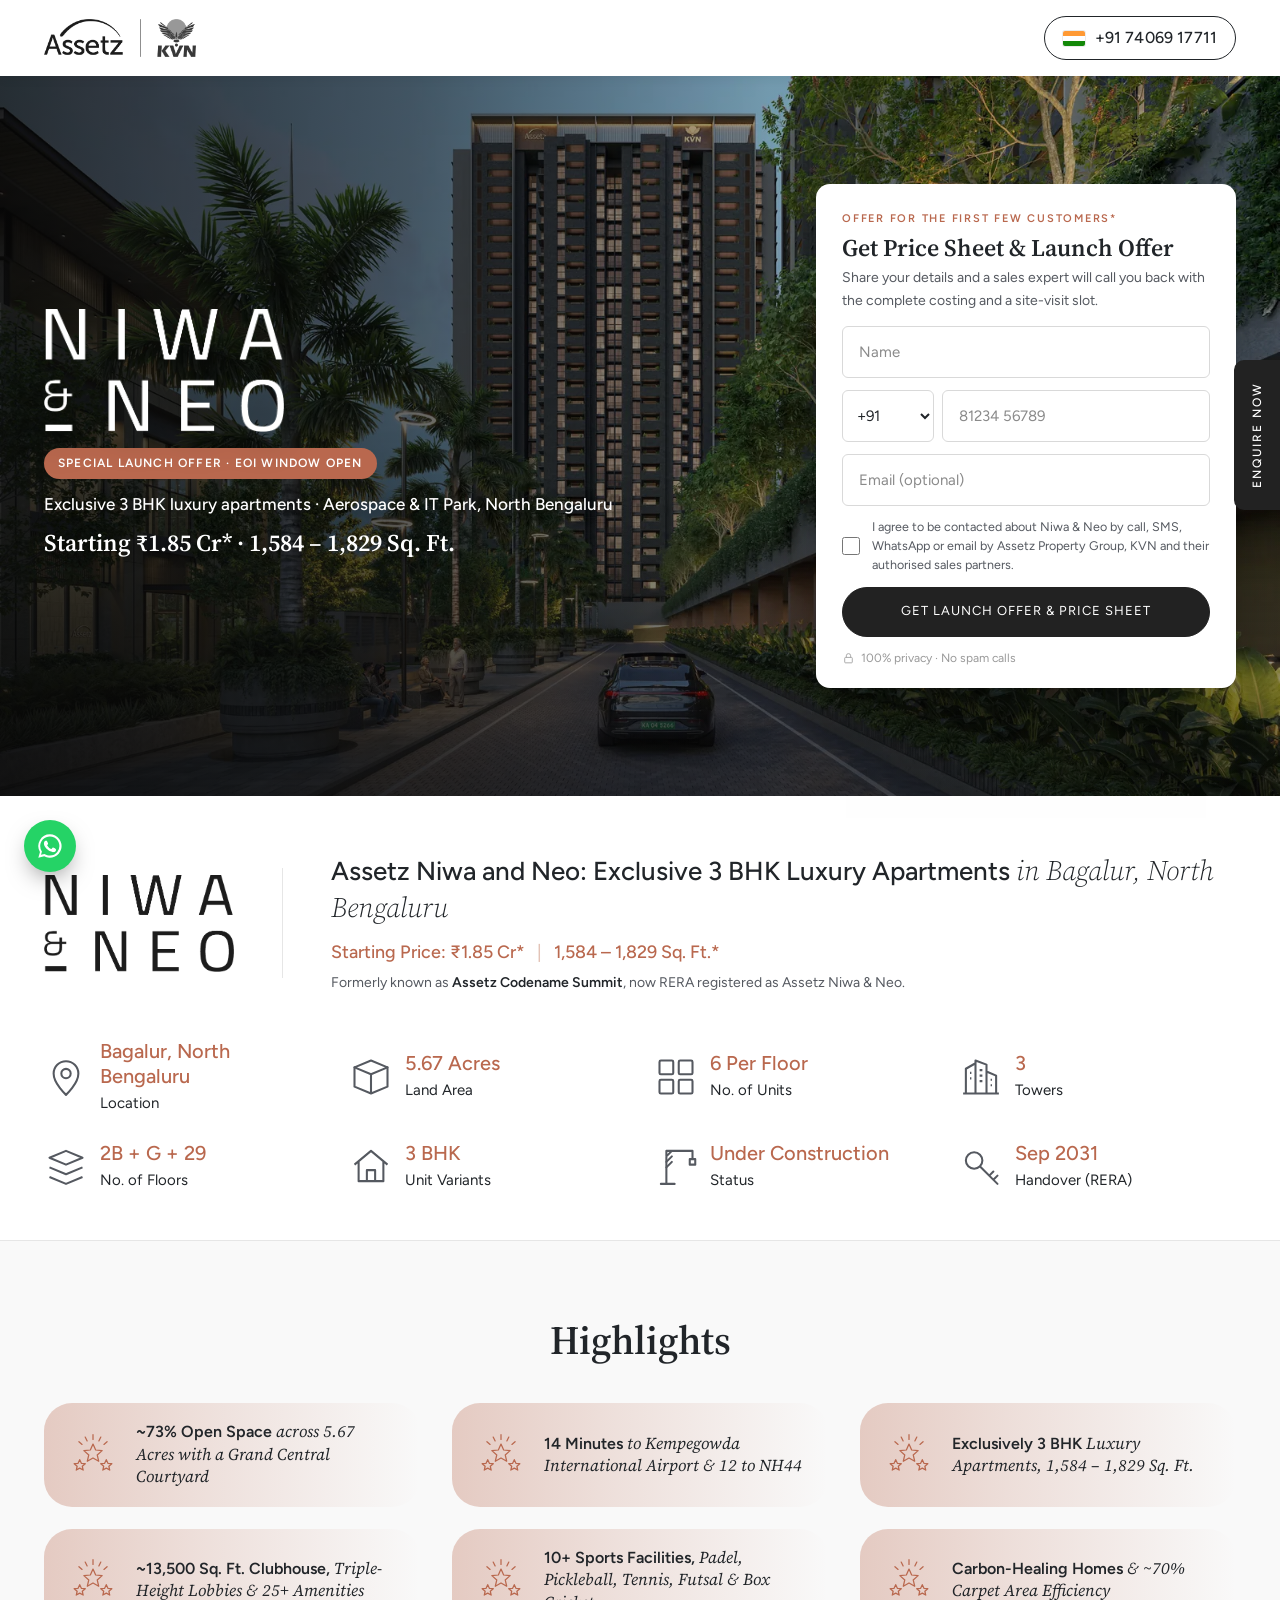
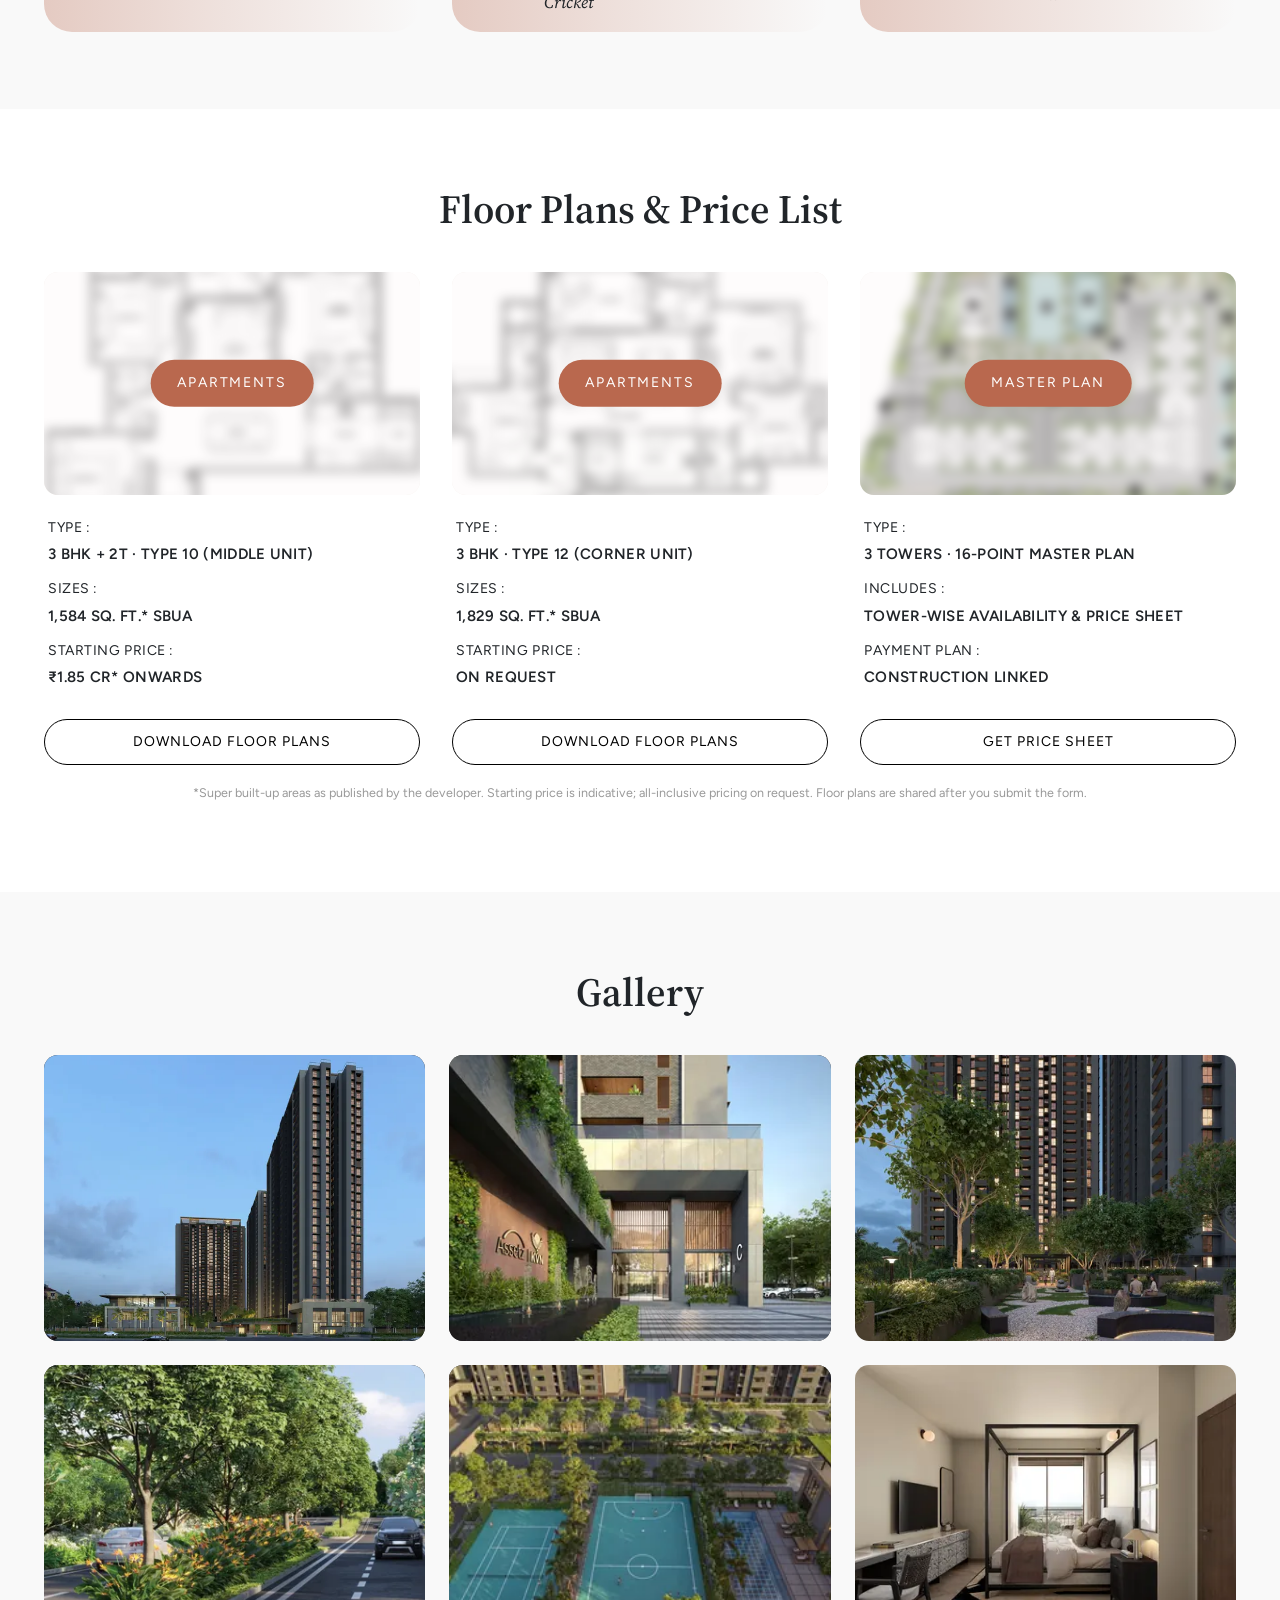
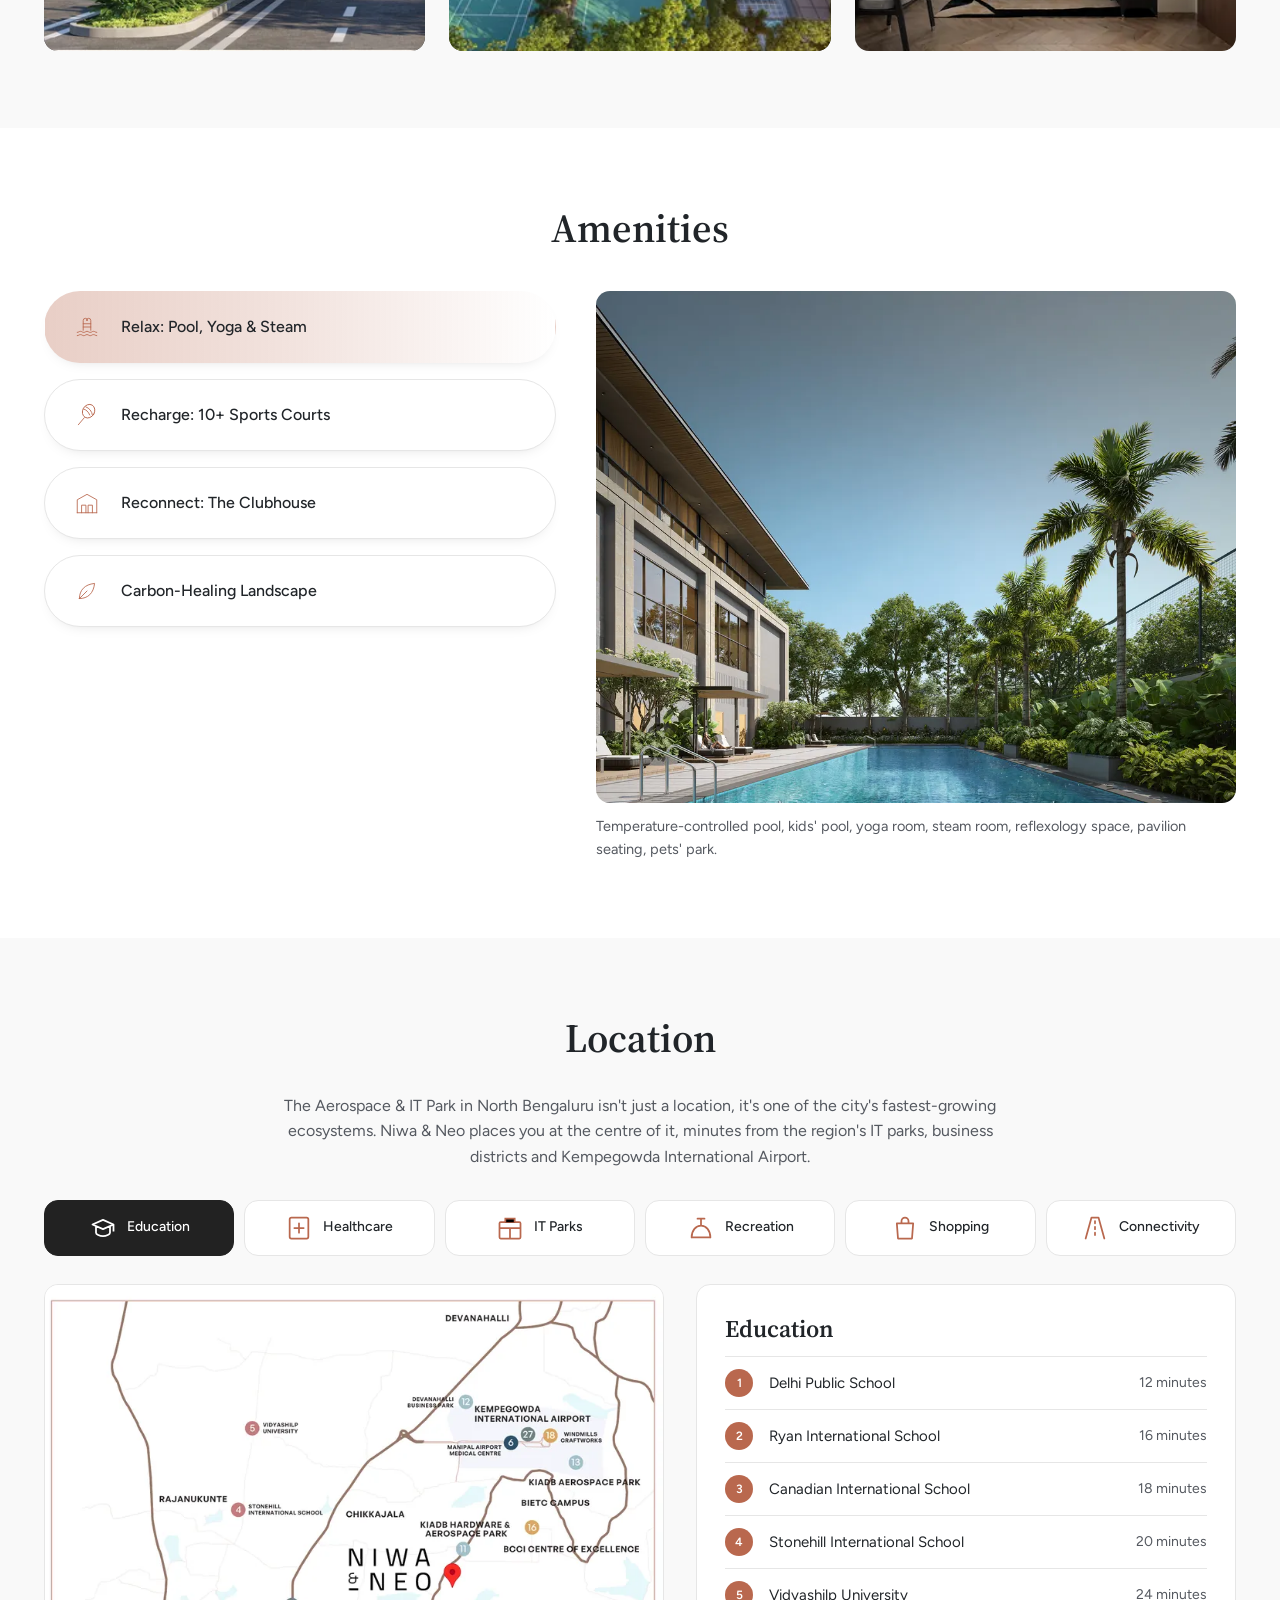
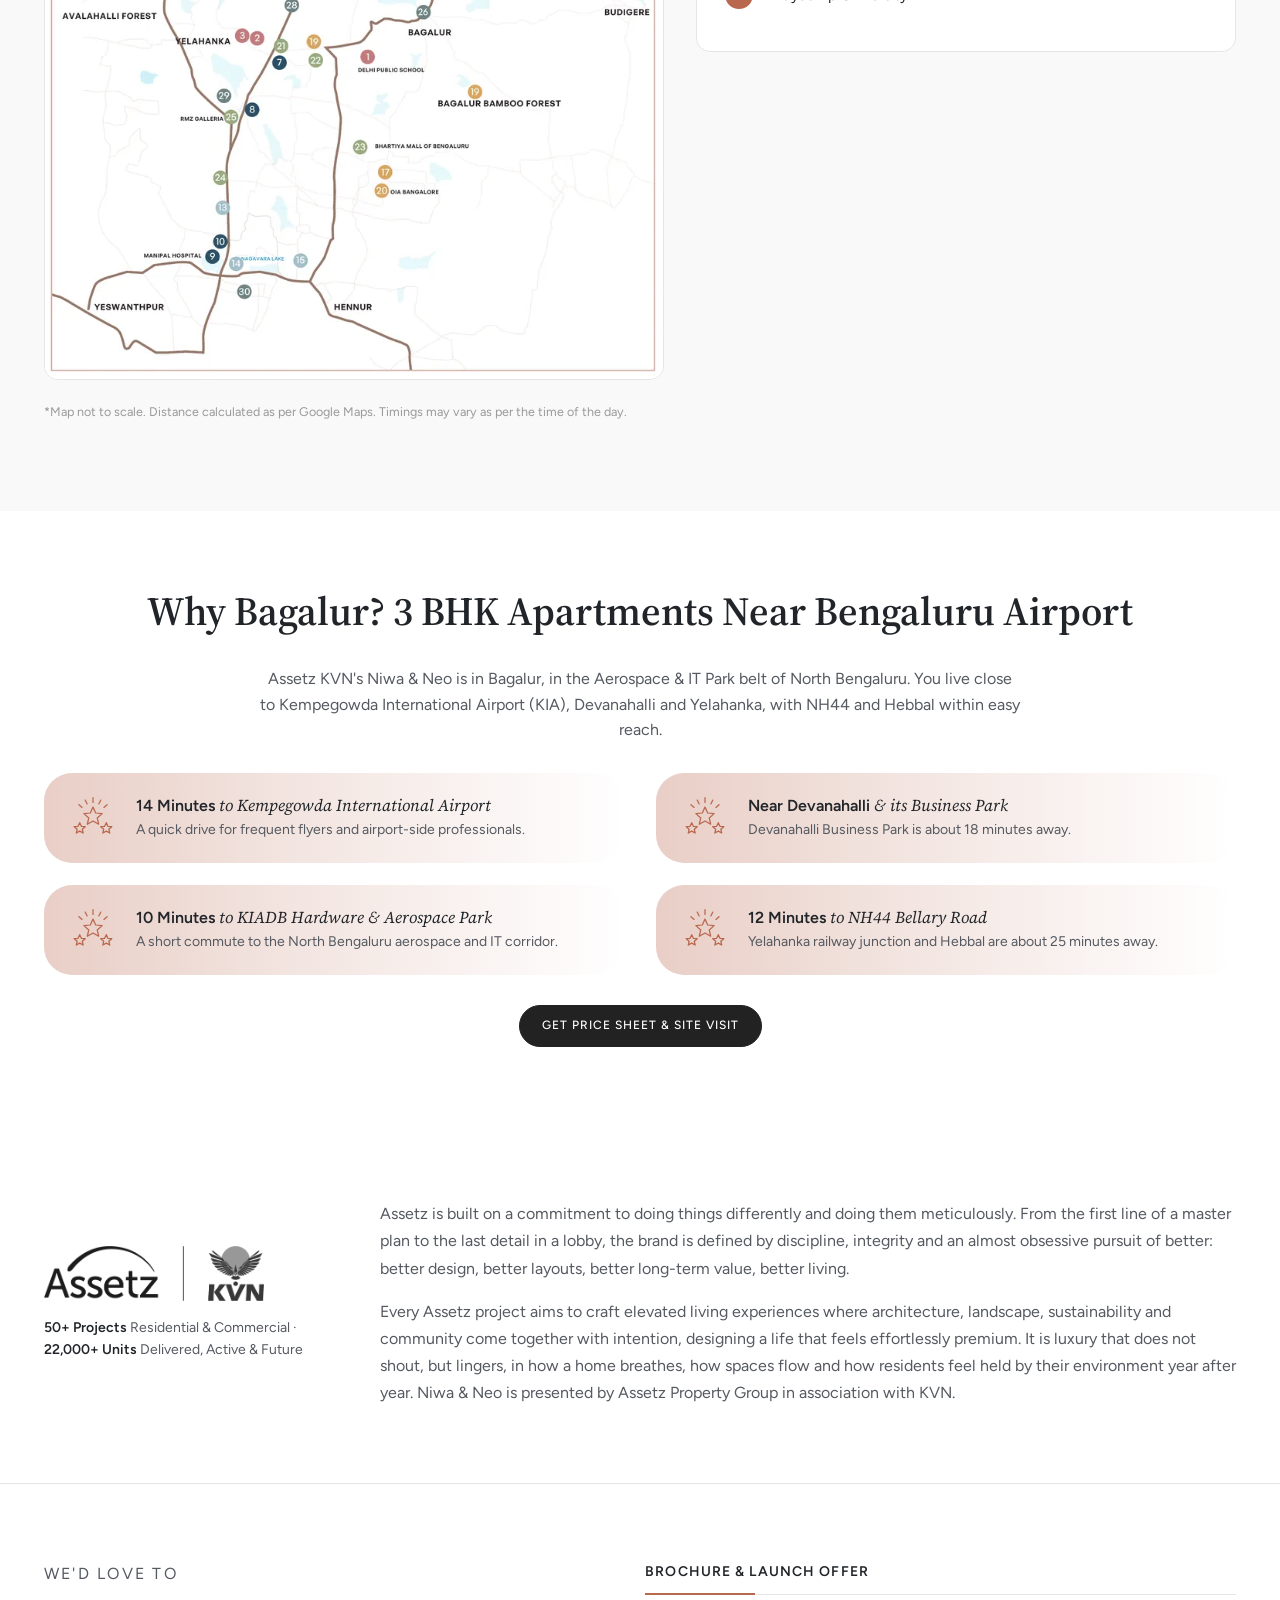
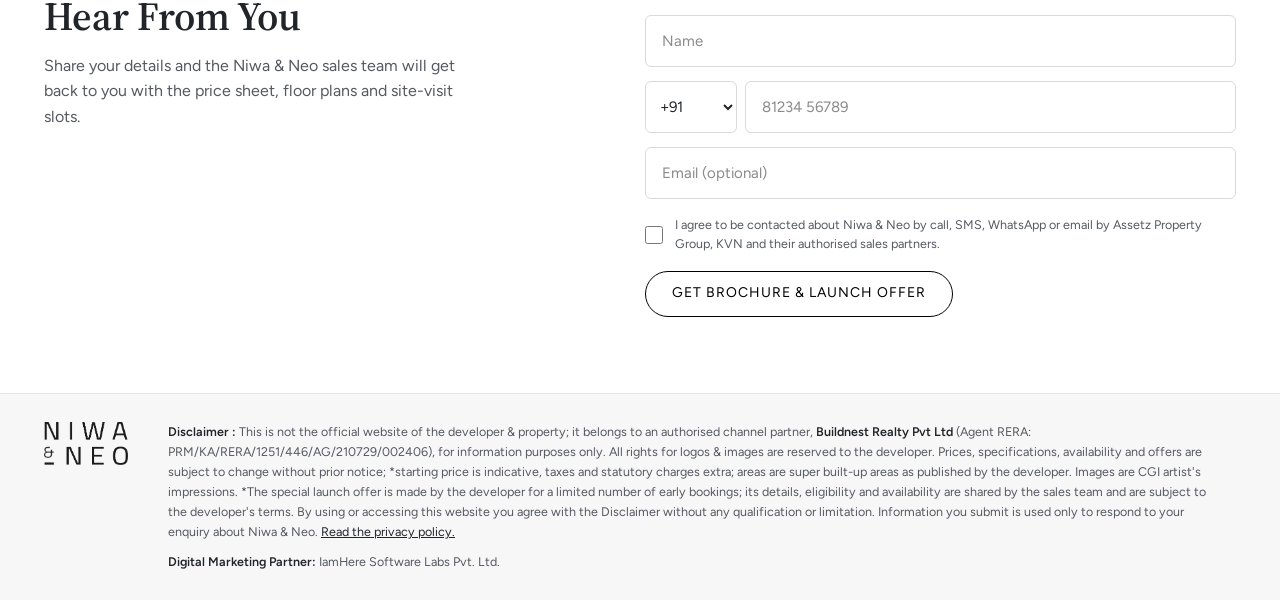
==== commit 2c5cd9d7: "Show special launch offer on hero, forms and popup with T&C note Updated text and form labels to ref" ====
--- a/index.html
+++ b/index.html
@@ -111,14 +111,15 @@
   <div class="wrap hero-grid">
     <div class="hero-copy">
       <img class="hero-mark" src="assets/img/niwa-neo-white.png" width="521" height="267" alt="Niwa &amp; Neo">
+      <p class="hero-offer">Special Launch Offer · EOI window open</p>
       <p class="hero-line">Exclusive 3 BHK luxury apartments · Aerospace &amp; IT Park, North Bengaluru</p>
       <p class="hero-price">Starting ₹1.85 Cr* · 1,584 – 1,829 Sq. Ft.</p>
     </div>
     <div class="hero-form">
-      <p class="hf-tag">Takes 30 seconds</p>
-      <p class="form-title">Get Price Sheet &amp; Floor Plans</p>
+      <p class="hf-tag">Offer for the first few customers*</p>
+      <p class="form-title">Get Price Sheet &amp; Launch Offer</p>
       <p class="form-lede">Share your details and a sales expert will call you back with the complete costing and a site-visit slot.</p>
-      <div class="js-form-slot" data-form-id="hero" data-submit-label="Get Price Sheet &amp; Floor Plans"></div>
+      <div class="js-form-slot" data-form-id="hero" data-submit-label="Get Launch Offer &amp; Price Sheet"></div>
       <p class="assure"><svg aria-hidden="true" width="13" height="13"><use href="#i-lock"/></svg> 100% privacy · No spam calls</p>
     </div>
   </div>
@@ -304,8 +305,8 @@
       <p class="contact-sub">Share your details and the Niwa &amp; Neo sales team will get back to you with the price sheet, floor plans and site-visit slots.</p>
     </div>
     <div class="contact-form">
-      <p class="form-label">Download Brochure</p>
-      <div class="js-form-slot" data-form-id="inline" data-submit-label="Download Brochure"></div>
+      <p class="form-label">Brochure &amp; Launch Offer</p>
+      <div class="js-form-slot" data-form-id="inline" data-submit-label="Get Brochure &amp; Launch Offer"></div>
     </div>
   </div>
 </section>
@@ -317,7 +318,7 @@
   <div class="wrap foot-grid">
     <img class="foot-mark" src="assets/img/niwa-neo.png" width="521" height="267" alt="Niwa &amp; Neo" loading="lazy" decoding="async">
     <div class="foot-text">
-      <p class="disclaimer"><strong>Disclaimer :</strong> This is not the official website of the developer &amp; property; it belongs to an authorised channel partner, <strong>Buildnest Realty Pvt Ltd</strong> (Agent RERA: PRM/KA/RERA/1251/446/AG/210729/002406), for information purposes only. All rights for logos &amp; images are reserved to the developer. Prices, specifications, availability and offers are subject to change without prior notice; *starting price is indicative, taxes and statutory charges extra; areas are super built-up areas as published by the developer. Images are CGI artist's impressions. By using or accessing this website you agree with the Disclaimer without any qualification or limitation. Information you submit is used only to respond to your enquiry about Niwa &amp; Neo. <span class="js-privacy-link"></span></p>
+      <p class="disclaimer"><strong>Disclaimer :</strong> This is not the official website of the developer &amp; property; it belongs to an authorised channel partner, <strong>Buildnest Realty Pvt Ltd</strong> (Agent RERA: PRM/KA/RERA/1251/446/AG/210729/002406), for information purposes only. All rights for logos &amp; images are reserved to the developer. Prices, specifications, availability and offers are subject to change without prior notice; *starting price is indicative, taxes and statutory charges extra; areas are super built-up areas as published by the developer. Images are CGI artist's impressions. *The special launch offer is made by the developer for a limited number of early bookings; its details, eligibility and availability are shared by the sales team and are subject to the developer's terms. By using or accessing this website you agree with the Disclaimer without any qualification or limitation. Information you submit is used only to respond to your enquiry about Niwa &amp; Neo. <span class="js-privacy-link"></span></p>
       <p class="disclaimer foot-credits"><strong>Digital Marketing Partner:</strong> IamHere Software Labs Pvt. Ltd.</p>
     </div>
   </div>
@@ -349,7 +350,7 @@
         <ul class="modal-perks">
           <li><svg aria-hidden="true" width="18" height="18"><use href="#i-check"/></svg>All-inclusive pricing for Type 10 &amp; Type 12</li>
           <li><svg aria-hidden="true" width="18" height="18"><use href="#i-check"/></svg>Unit plans with room-wise dimensions</li>
-          <li><svg aria-hidden="true" width="18" height="18"><use href="#i-check"/></svg>Construction-linked payment plan &amp; current offers</li>
+          <li><svg aria-hidden="true" width="18" height="18"><use href="#i-check"/></svg>Special launch offer details for the first few customers*</li>
           <li><svg aria-hidden="true" width="18" height="18"><use href="#i-check"/></svg>Priority slot for a private site visit</li>
         </ul>
         <ul class="modal-trust">
@@ -360,7 +361,7 @@
       </div>
     </aside>
     <div class="modal-inner">
-      <p class="modal-tag">Takes 30 seconds · Starting ₹1.85 Cr*</p>
+      <p class="modal-tag">Special Launch Offer · Starting ₹1.85 Cr*</p>
       <h2 id="modal-title" class="form-title js-modal-title">Unlock price &amp; floor plans</h2>
       <p class="form-lede js-modal-lede">Tell us where to send them. A Niwa &amp; Neo sales expert will call you back with the details.</p>
       <div class="js-form-slot" data-form-id="modal"></div>
--- a/assets/css/styles.css
+++ b/assets/css/styles.css
@@ -372,6 +372,7 @@
 .hero-copy { color: #fff; text-align: center; }
 .hero-eyebrow { margin: 0 0 10px; font-size: 11.5px; letter-spacing: .2em; text-transform: uppercase; color: var(--beige); }
 .hero-mark { width: clamp(150px, 20vw, 240px); height: auto; margin: 0 auto 14px; filter: drop-shadow(0 6px 18px rgba(0,0,0,.45)); }
+.hero-offer { display: inline-block; margin: 0 0 12px; padding: 6px 14px; border-radius: 999px; background: var(--beige); color: #fff; font-size: 12px; font-weight: 600; letter-spacing: .1em; text-transform: uppercase; text-shadow: none; }
 .hero-line { margin: 0 0 6px; font-size: 15px; color: #f1ece6; }
 .hero-price { margin: 0; font-family: var(--serif); font-size: 20px; font-weight: 600; color: #fff; }
 .hero-form { background: var(--white); border-radius: var(--radius); padding: 22px 20px 18px; box-shadow: 0 40px 80px -30px rgba(0,0,0,.6); max-width: 440px; width: 100%; margin: 0 auto; }
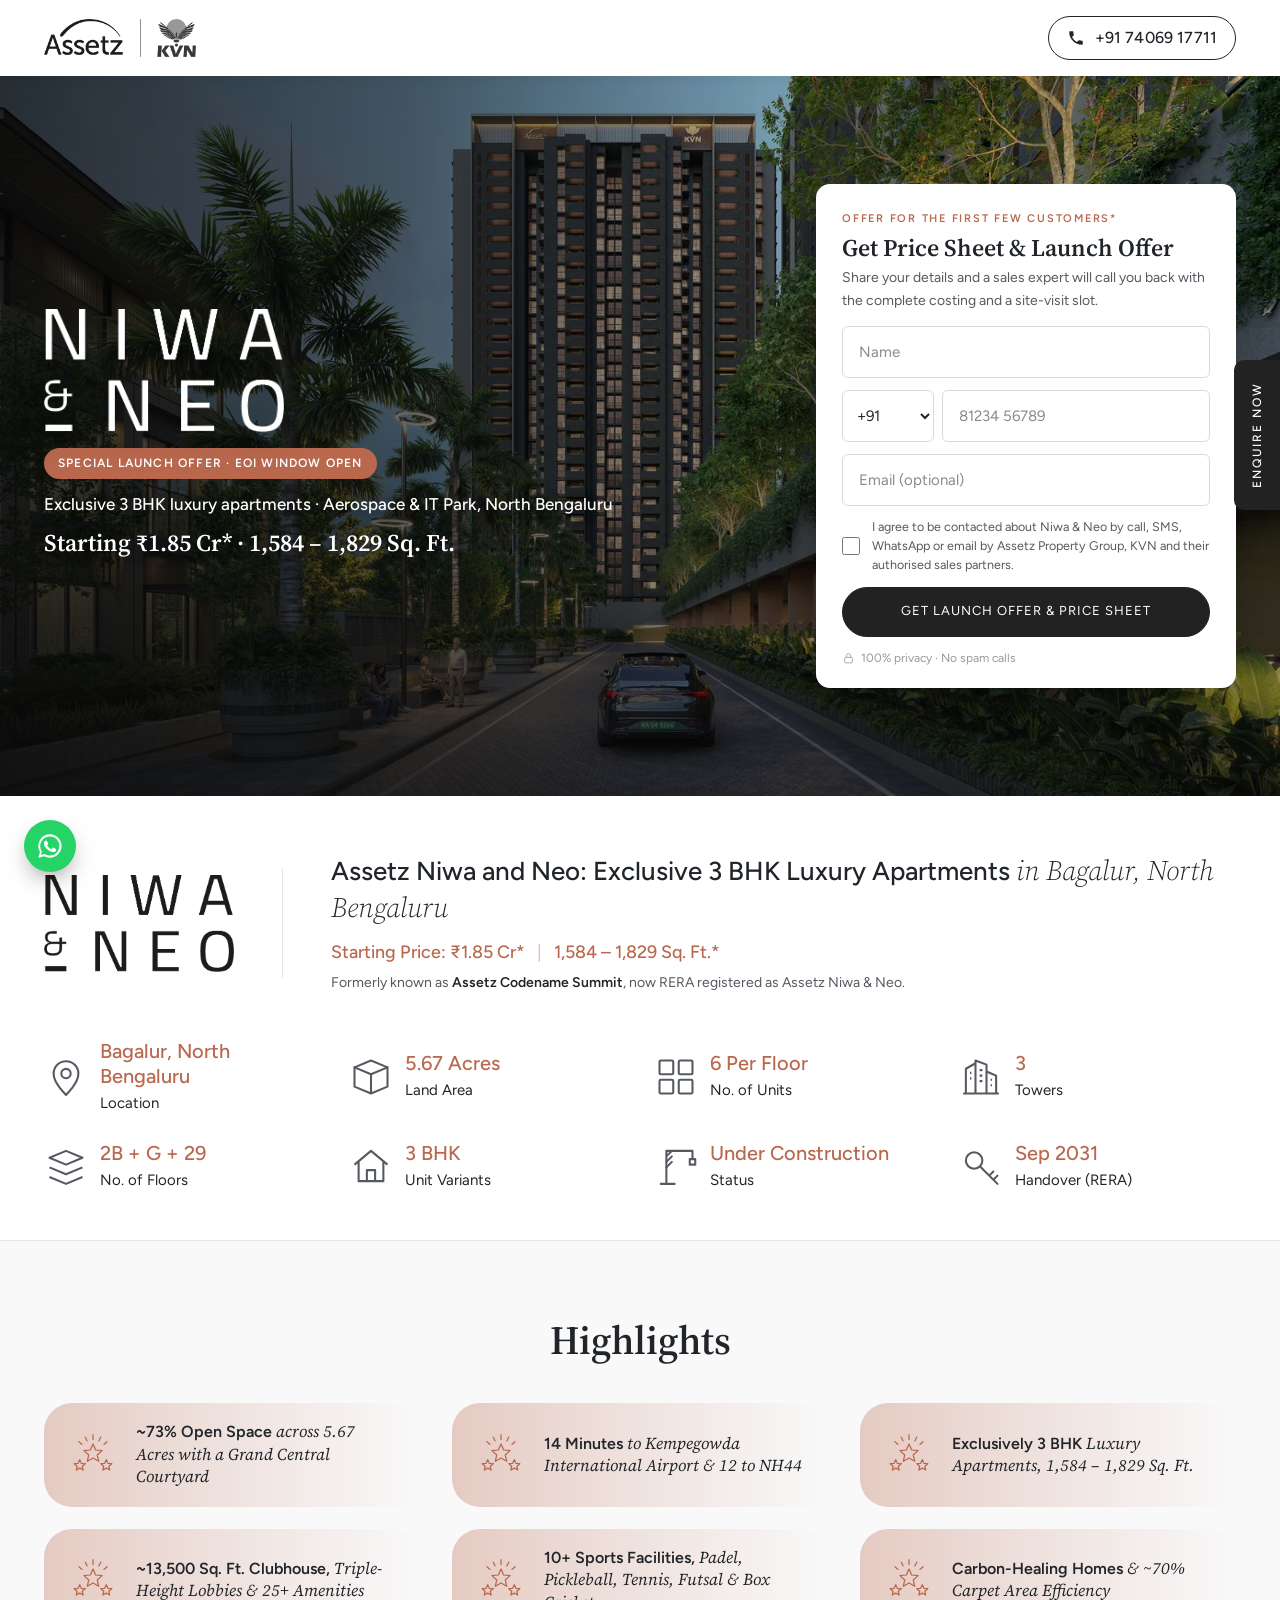
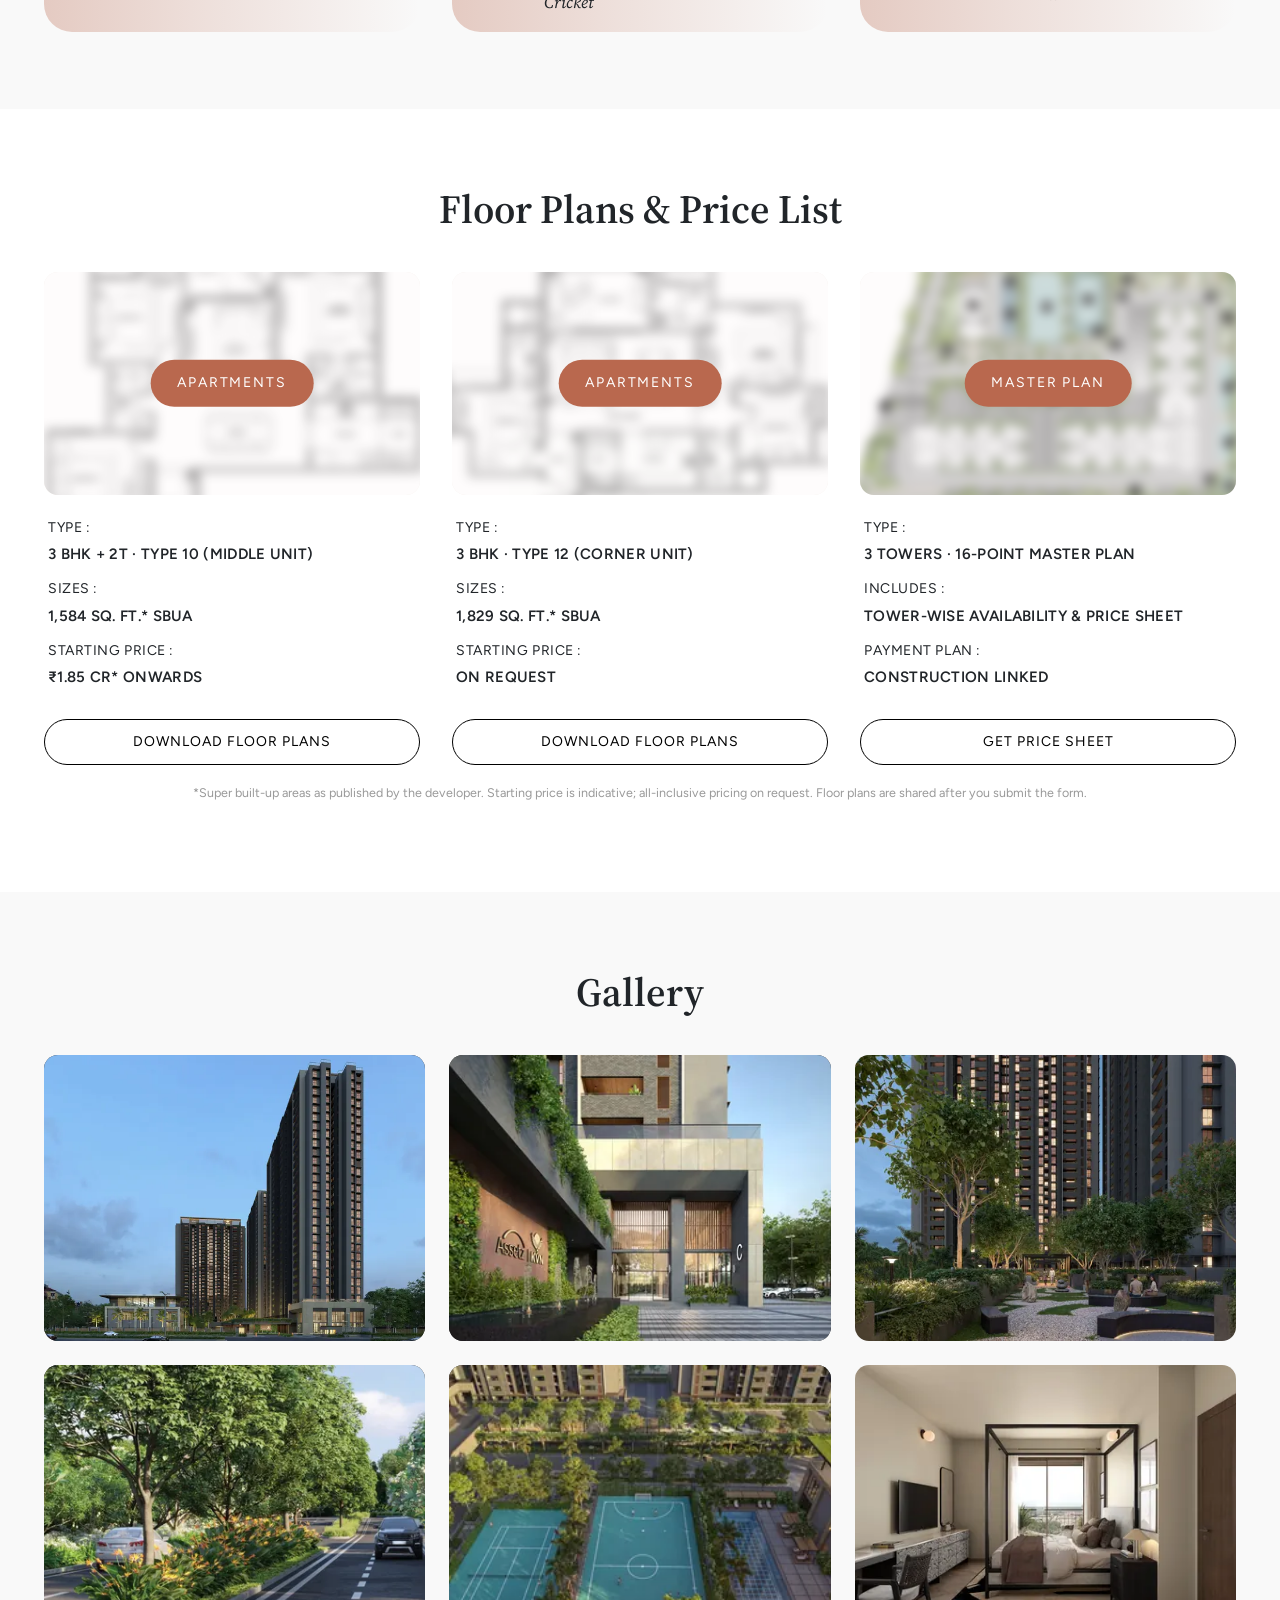
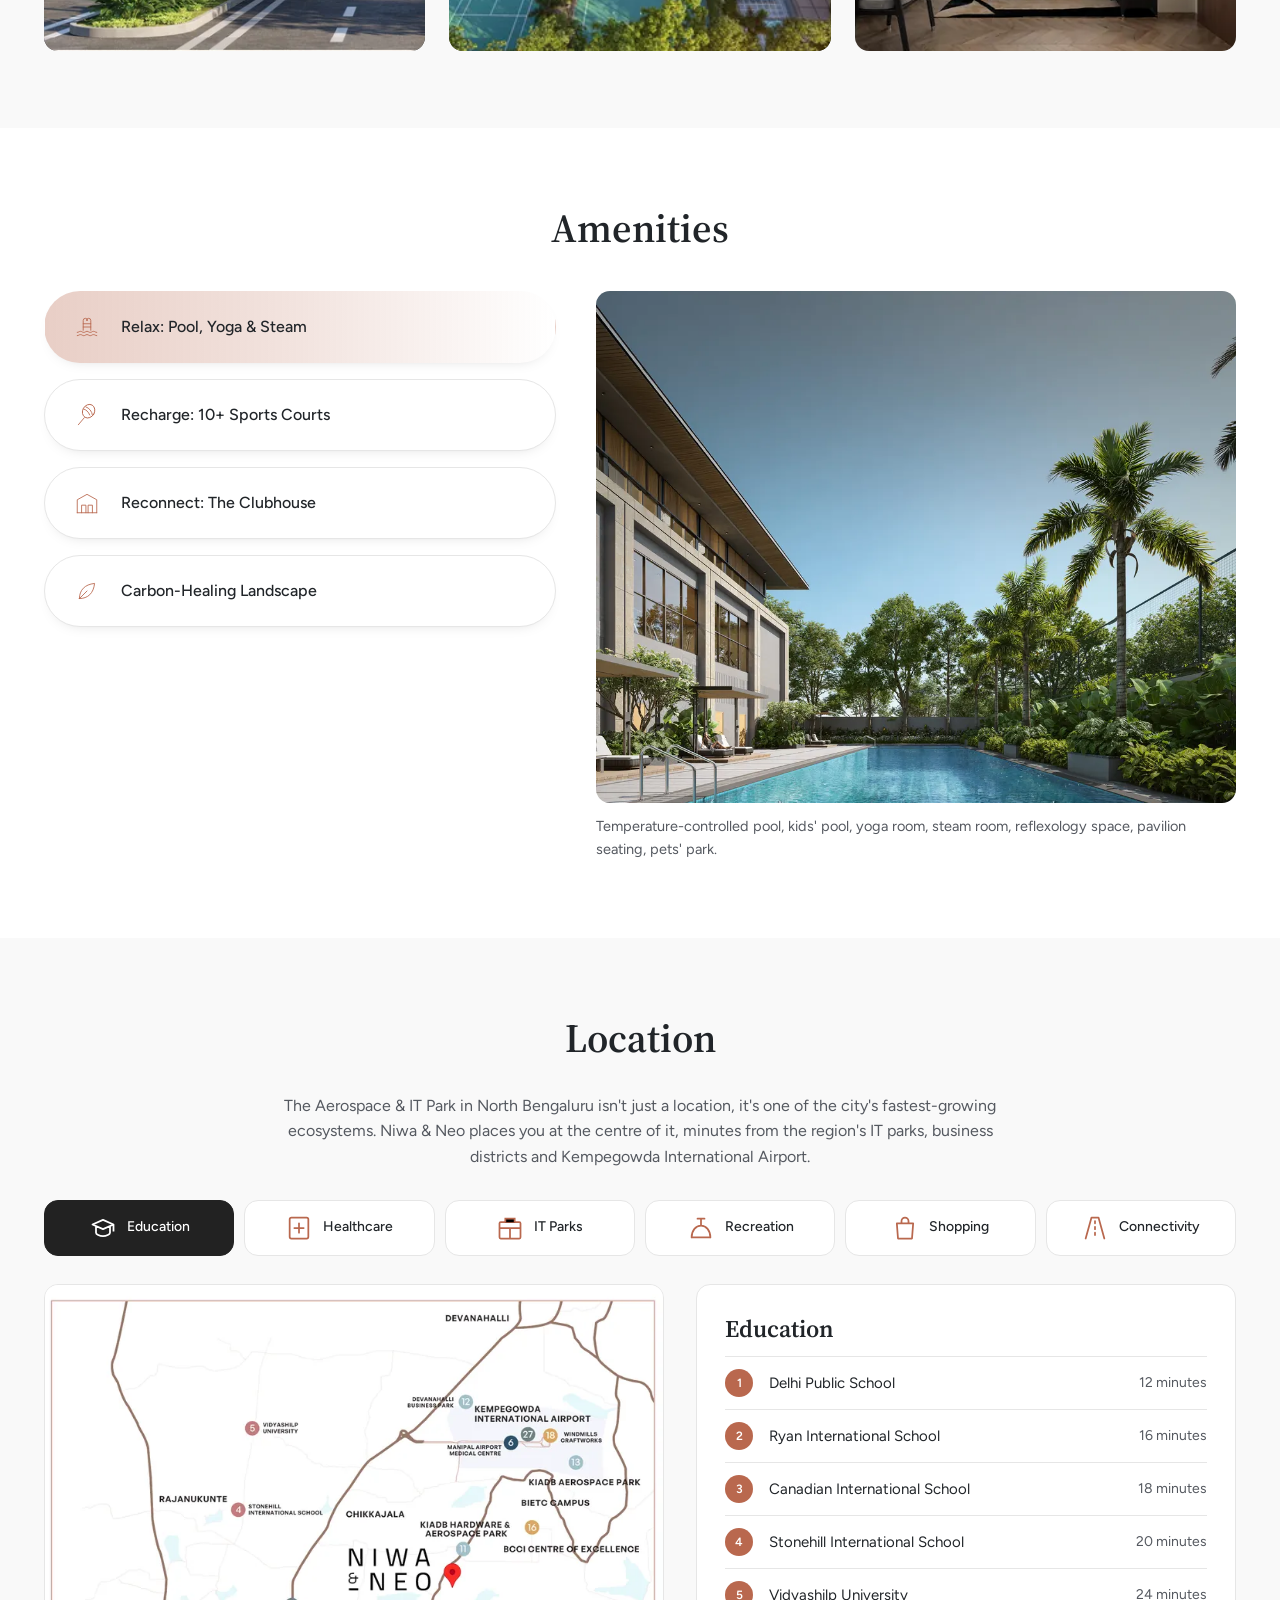
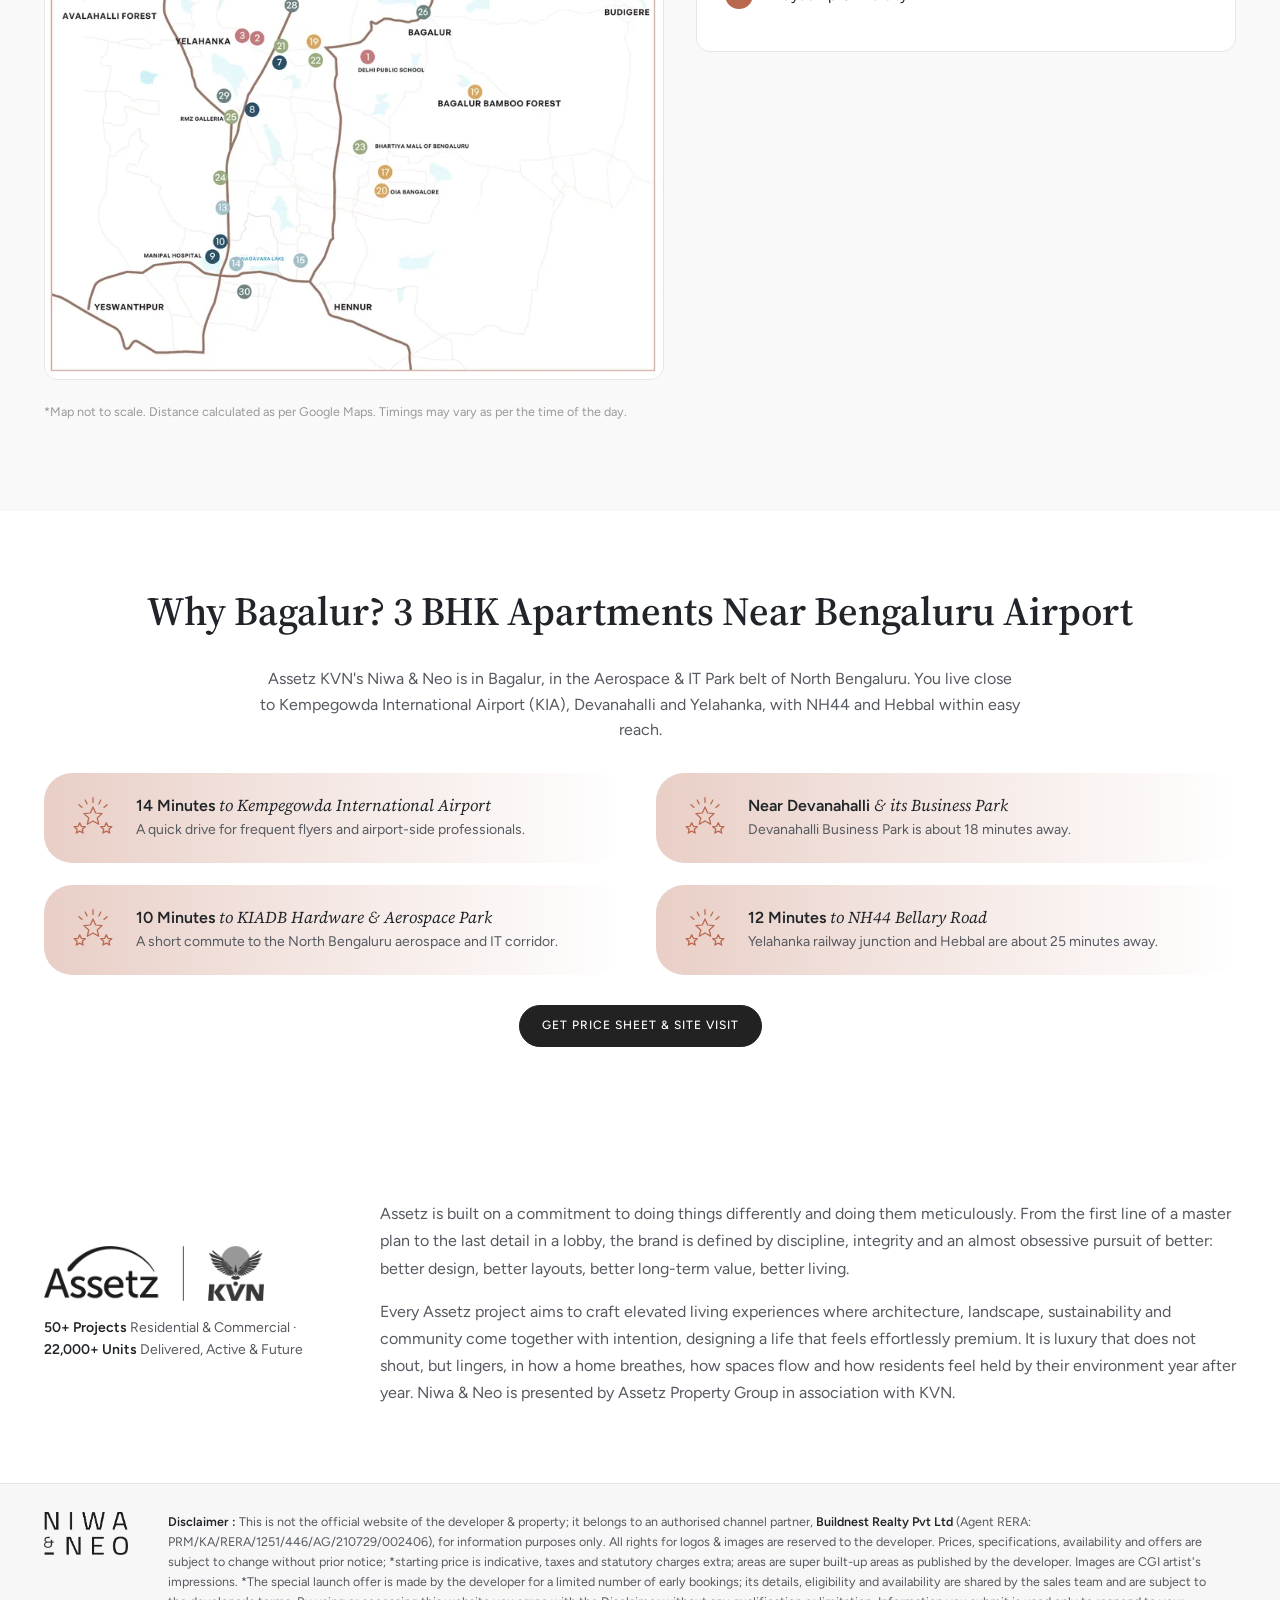
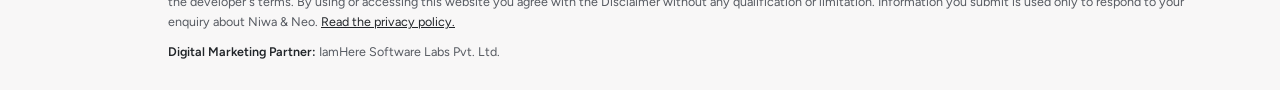
==== commit 21aab194: "Remove Hear From You section; call icon instead of flag in header Removed the enquiry section from t" ====
--- a/index.html
+++ b/index.html
@@ -96,7 +96,7 @@
       <img src="assets/img/assetz-kvn.png" width="1006" height="252" alt="Assetz | KVN">
     </a>
     <a class="phone-pill js-phone" href="tel:+917406917711" data-cta="header_call" aria-label="Call sales on +91 74069 17711">
-      <span class="flag" aria-hidden="true"><i></i><i></i><i></i></span>
+      <svg class="pill-icon" aria-hidden="true" width="18" height="18" viewBox="0 0 24 24"><path fill="currentColor" d="M6.6 10.8a15.1 15.1 0 0 0 6.6 6.6l2.2-2.2c.3-.3.7-.4 1-.2 1.1.4 2.3.6 3.6.6.6 0 1 .4 1 1V20c0 .6-.4 1-1 1A17 17 0 0 1 3 4c0-.6.4-1 1-1h3.5c.6 0 1 .4 1 1 0 1.3.2 2.5.6 3.6.1.3 0 .7-.2 1z"/></svg>
       <span>+91 <span class="js-phone-text">74069&nbsp;17711</span></span>
     </a>
   </div>
@@ -296,20 +296,6 @@
   </div>
 </section>
 
-<!-- ============ ENQUIRY ============ -->
-<section class="section contact" id="contact" aria-labelledby="contact-title">
-  <div class="wrap contact-grid">
-    <div class="contact-text">
-      <p class="eyebrow">We'd love to</p>
-      <h2 id="contact-title" class="display">Hear From You</h2>
-      <p class="contact-sub">Share your details and the Niwa &amp; Neo sales team will get back to you with the price sheet, floor plans and site-visit slots.</p>
-    </div>
-    <div class="contact-form">
-      <p class="form-label">Brochure &amp; Launch Offer</p>
-      <div class="js-form-slot" data-form-id="inline" data-submit-label="Get Brochure &amp; Launch Offer"></div>
-    </div>
-  </div>
-</section>
 
 </main>
 
